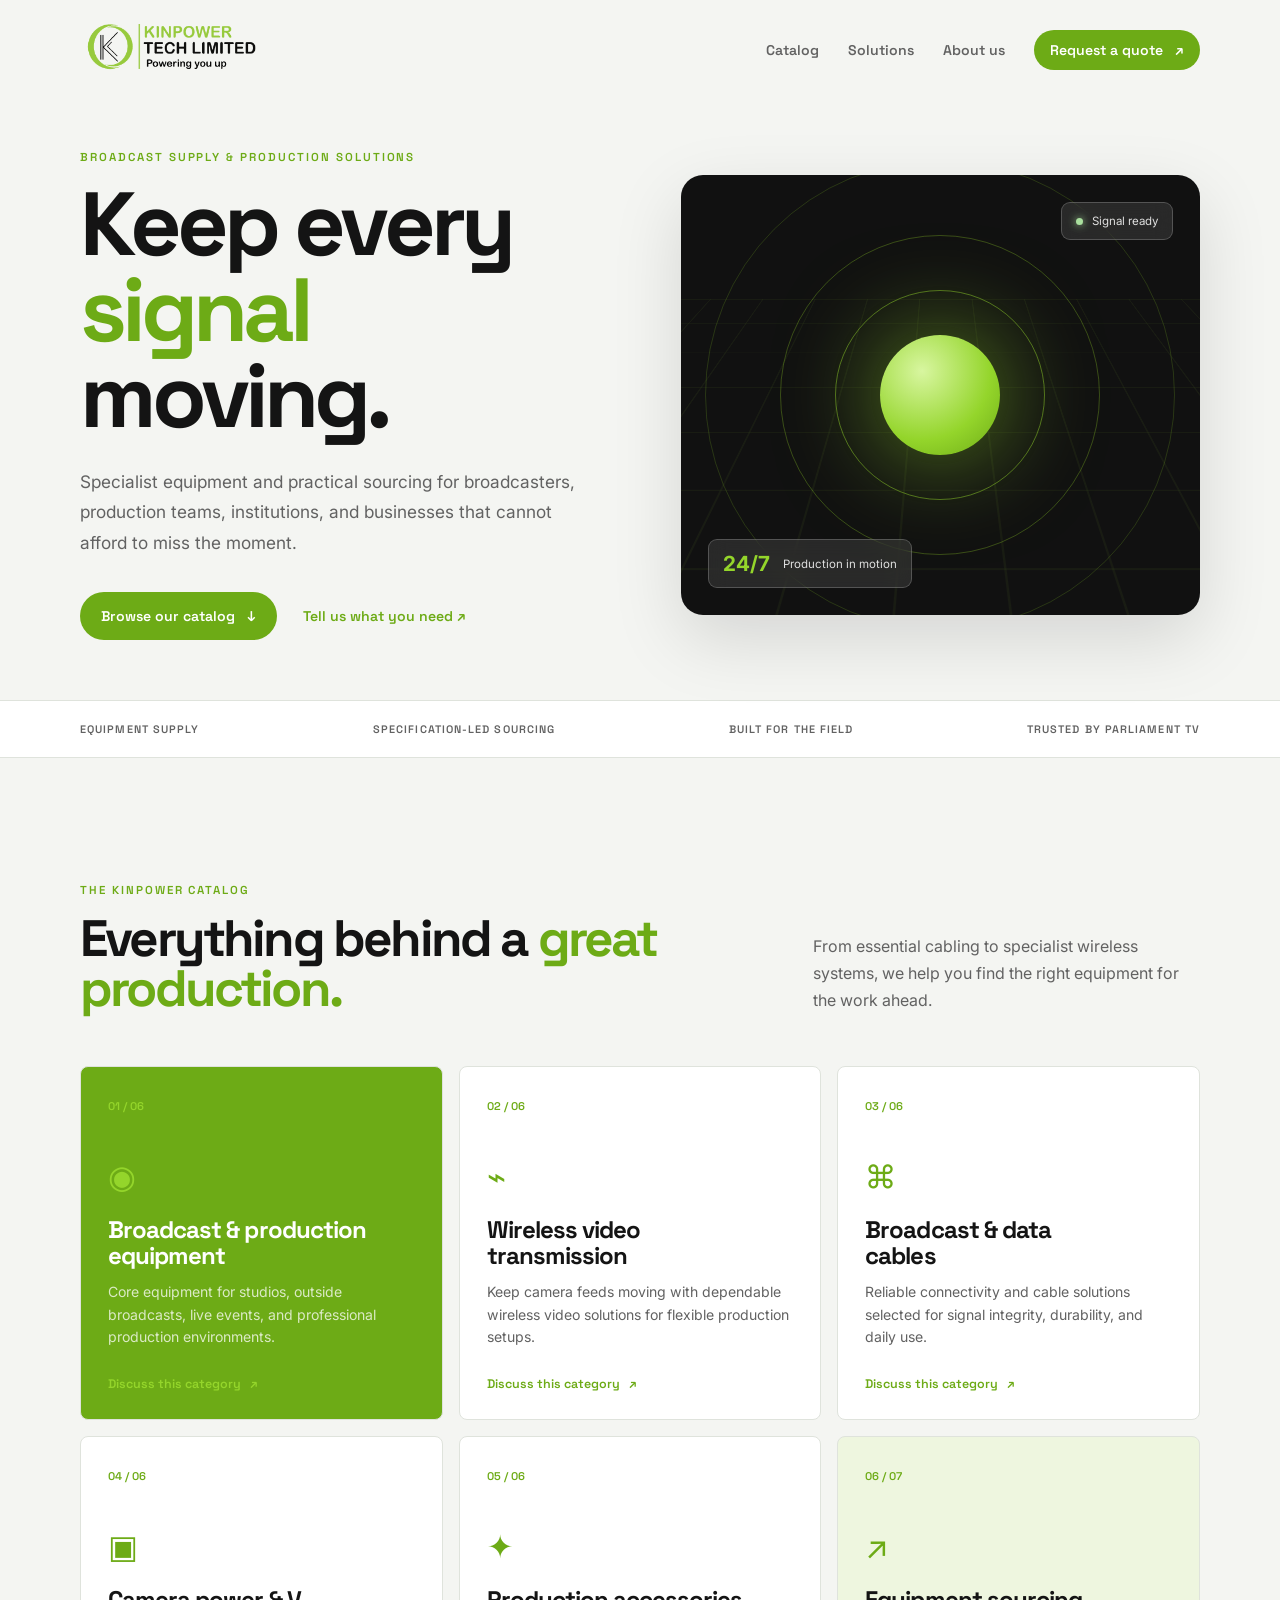
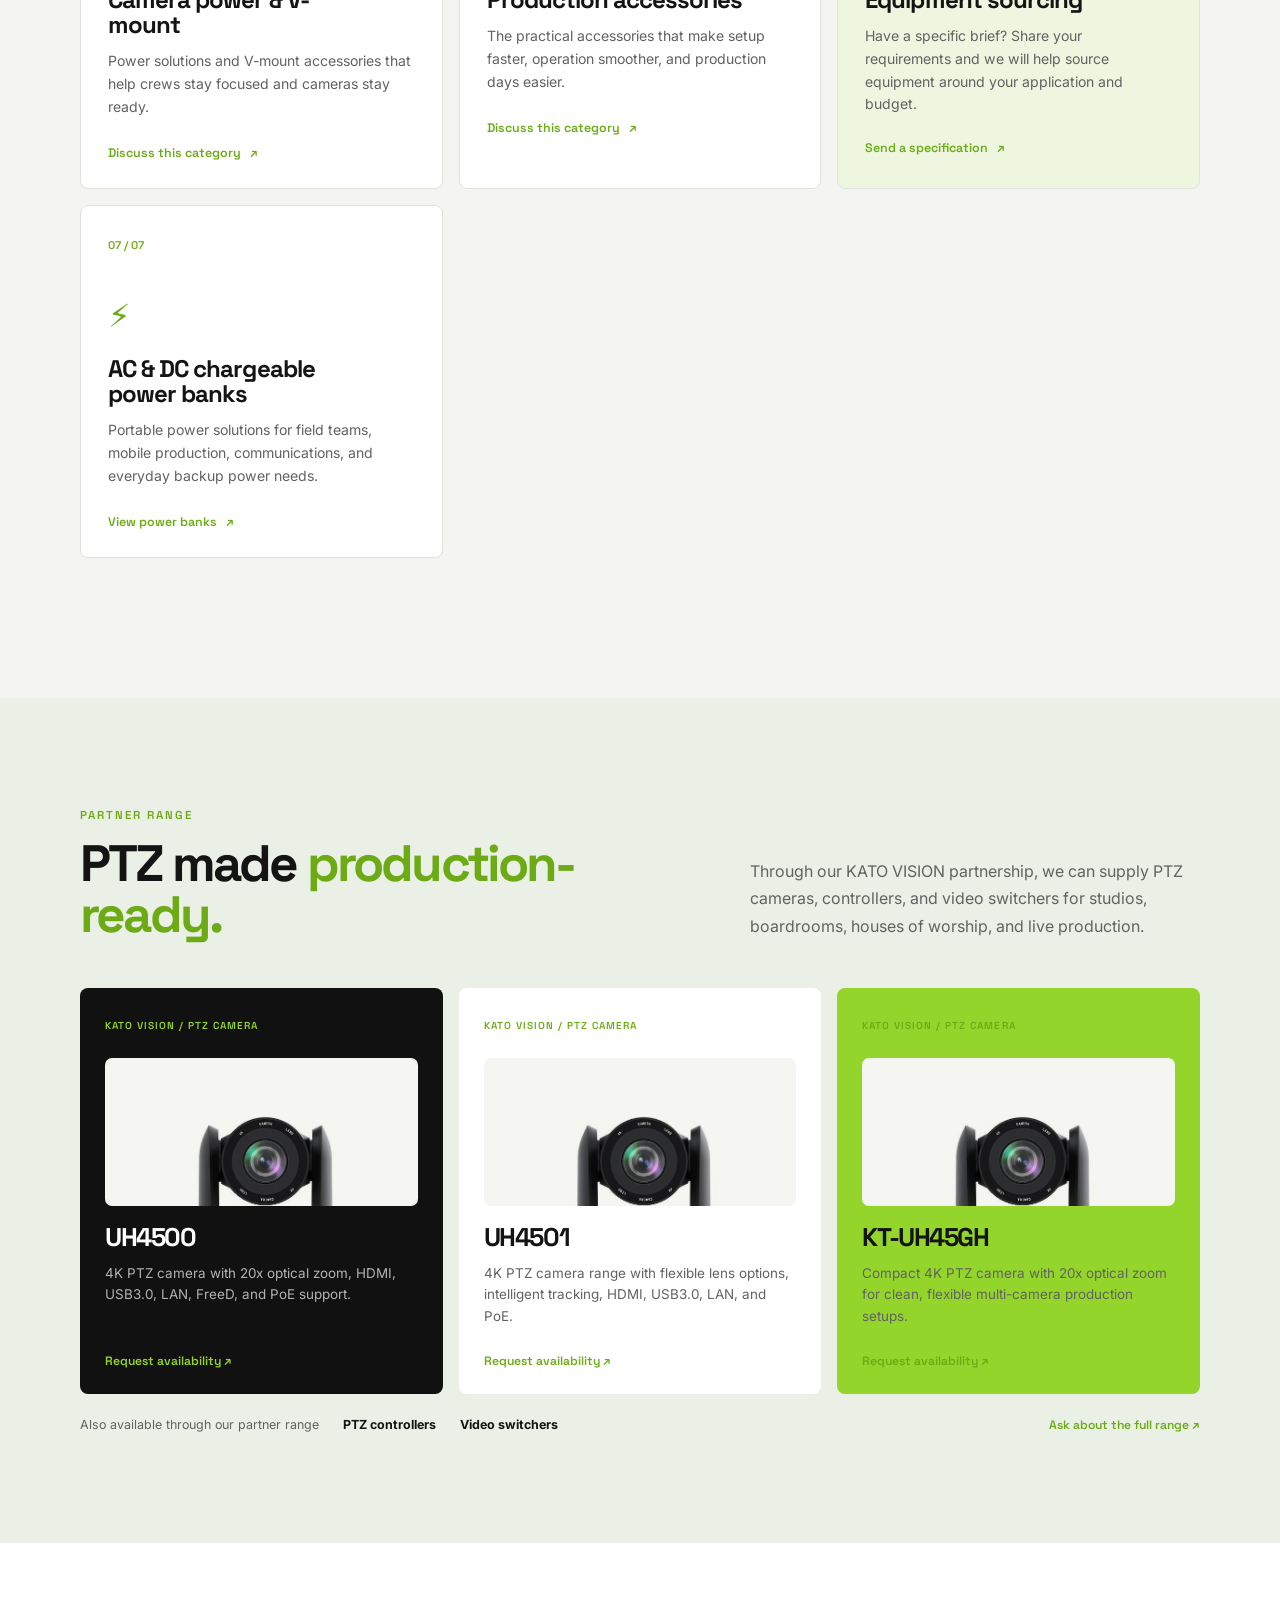
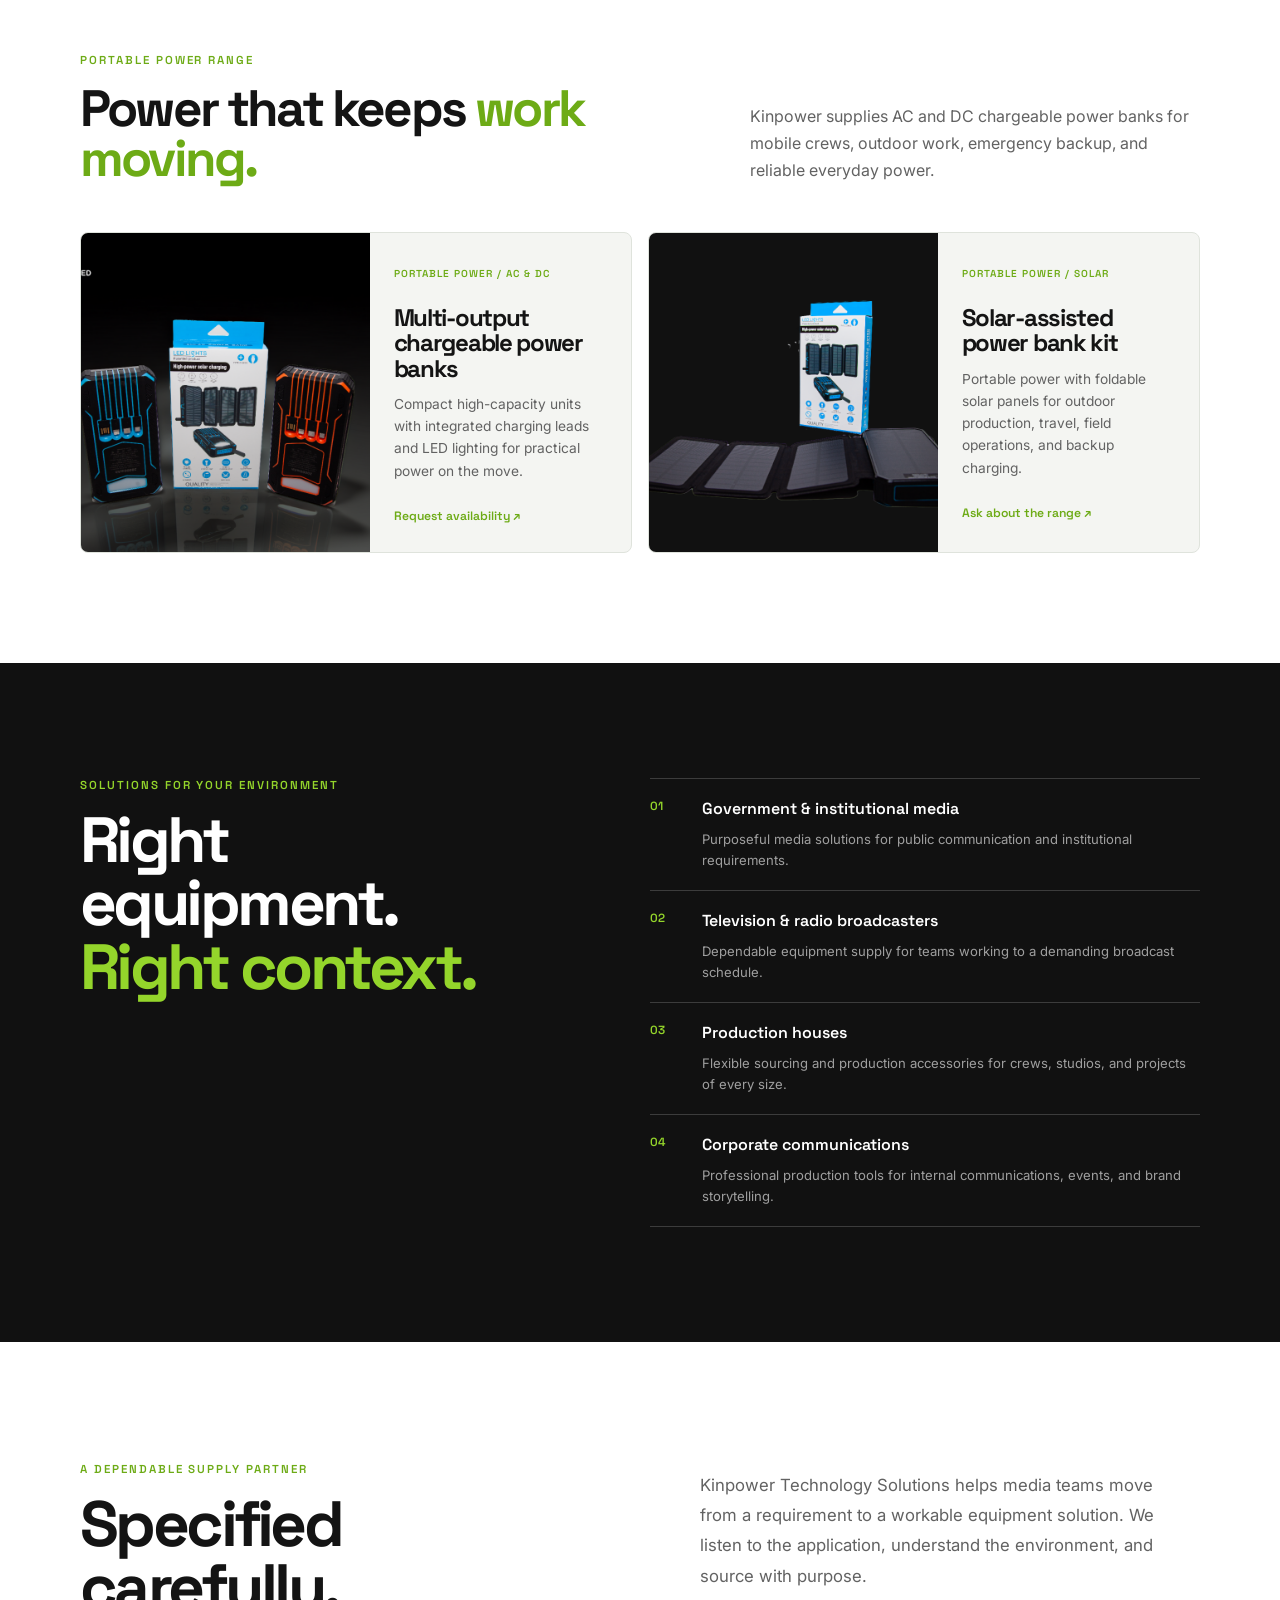
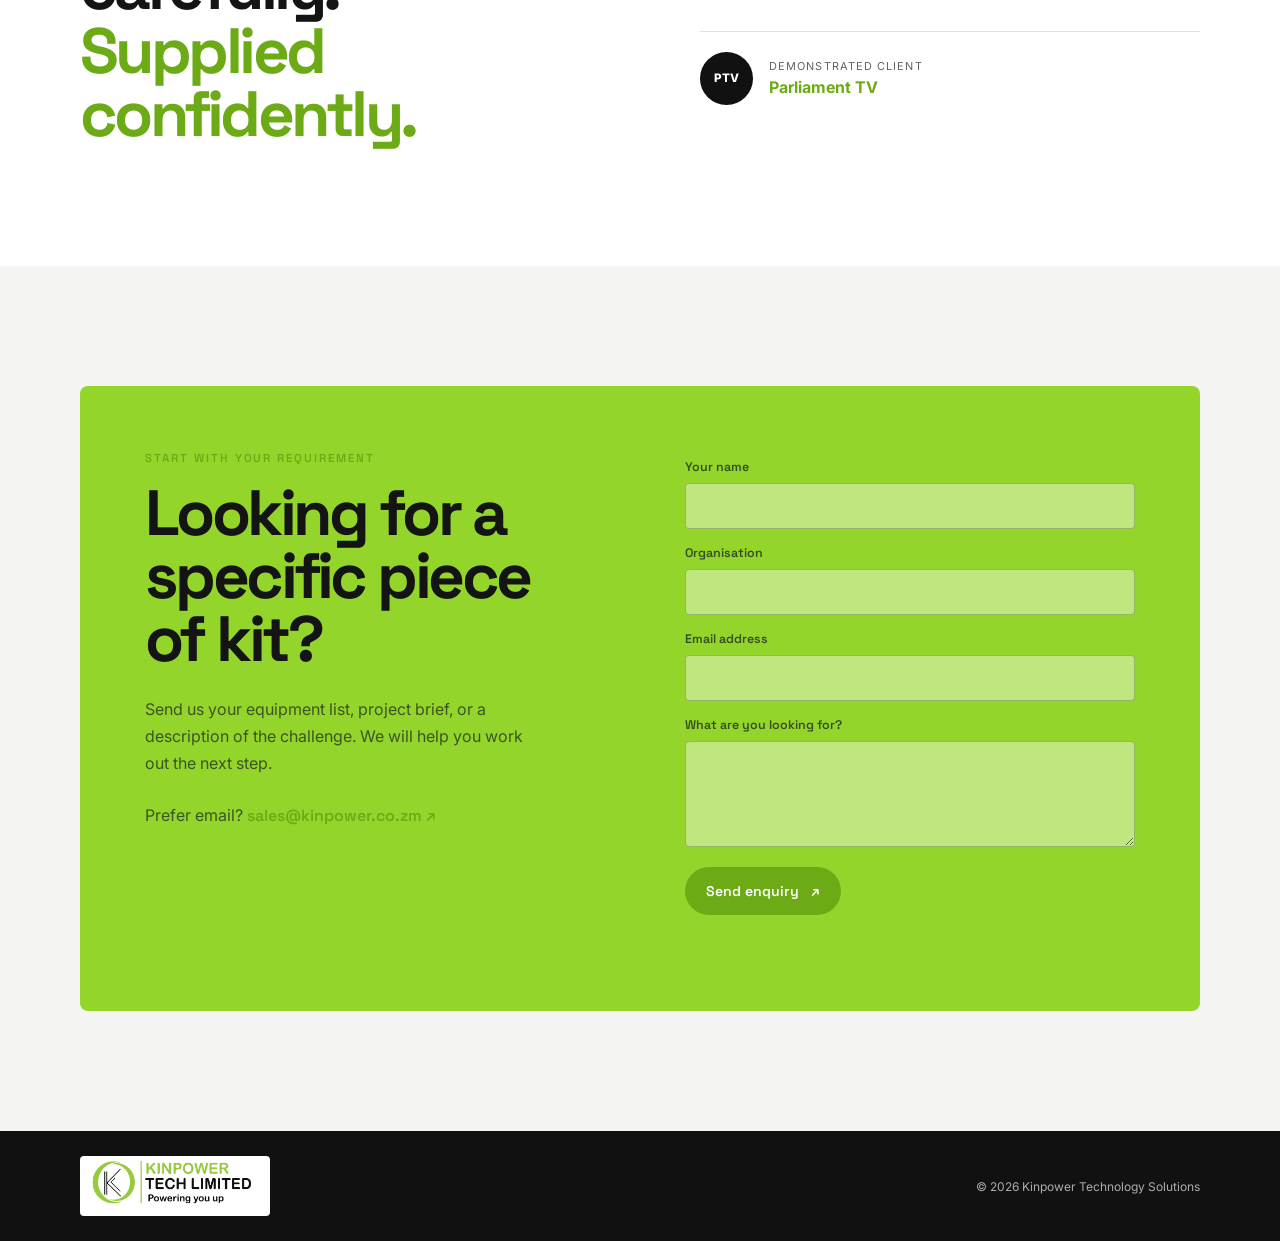
==== index.html @ 1af36472 "Update Kinpower sales email" ====
<!DOCTYPE html>
<html lang="en">
<head>
  <meta charset="UTF-8">
  <meta name="viewport" content="width=device-width, initial-scale=1.0">
  <meta name="description" content="Kinpower Tech Limited supplies broadcast, production, wireless video, camera power, and custom-sourced media equipment.">
  <title>Kinpower Tech Limited | Broadcast & Production Equipment</title>
  <link rel="preconnect" href="https://fonts.googleapis.com">
  <link rel="preconnect" href="https://fonts.gstatic.com" crossorigin>
  <link href="https://fonts.googleapis.com/css2?family=Inter:wght@400;500&family=Space+Grotesk:wght@500;600;700&display=swap" rel="stylesheet">
  <link rel="stylesheet" href="styles.css">
</head>
<body>
  <header class="site-header">
    <nav class="nav container" aria-label="Main navigation">
      <a class="brand" href="#top" aria-label="Kinpower Tech Limited home">
        <img class="brand-logo" src="assets/kinpower-logo.png" alt="Kinpower Tech Limited">
      </a>
      <button class="menu-toggle" type="button" aria-expanded="false" aria-controls="site-menu">Menu</button>
      <div class="nav-links" id="site-menu">
        <a href="#catalog">Catalog</a>
        <a href="#solutions">Solutions</a>
        <a href="#about">About us</a>
        <a href="#contact" class="nav-cta">Request a quote <span aria-hidden="true">↗</span></a>
      </div>
    </nav>
  </header>

  <main id="top">
    <section class="hero container">
      <div class="hero-copy">
        <p class="eyebrow">Broadcast supply &amp; production solutions</p>
        <h1>Keep every <em>signal</em> moving.</h1>
        <p class="hero-text">Specialist equipment and practical sourcing for broadcasters, production teams, institutions, and businesses that cannot afford to miss the moment.</p>
        <div class="hero-actions">
          <a class="button button-primary" href="#catalog">Browse our catalog <span aria-hidden="true">↓</span></a>
          <a class="text-link" href="#contact">Tell us what you need <span aria-hidden="true">↗</span></a>
        </div>
      </div>
      <div class="hero-visual" aria-label="Broadcast signal illustration">
        <div class="signal-ring ring-one"></div>
        <div class="signal-ring ring-two"></div>
        <div class="signal-ring ring-three"></div>
        <div class="signal-core"></div>
        <div class="visual-label label-top"><span class="status-dot"></span> Signal ready</div>
        <div class="visual-label label-bottom"><strong>24/7</strong><span>Production in motion</span></div>
      </div>
    </section>

    <section class="trust-strip">
      <div class="container trust-inner">
        <span>Equipment supply</span>
        <span>Specification-led sourcing</span>
        <span>Built for the field</span>
        <span>Trusted by Parliament TV</span>
      </div>
    </section>

    <section class="section container" id="catalog">
      <div class="section-heading">
        <div>
          <p class="eyebrow">The Kinpower catalog</p>
          <h2>Everything behind a <em>great production.</em></h2>
        </div>
        <p>From essential cabling to specialist wireless systems, we help you find the right equipment for the work ahead.</p>
      </div>
      <div class="catalog-grid">
        <article class="catalog-card catalog-featured">
          <span class="card-number">01 / 06</span>
          <div class="card-icon" aria-hidden="true">◉</div>
          <h3>Broadcast &amp; production equipment</h3>
          <p>Core equipment for studios, outside broadcasts, live events, and professional production environments.</p>
          <a href="#contact" data-category="Broadcast & production equipment">Discuss this category <span aria-hidden="true">↗</span></a>
        </article>
        <article class="catalog-card">
          <span class="card-number">02 / 06</span>
          <div class="card-icon" aria-hidden="true">⌁</div>
          <h3>Wireless video transmission</h3>
          <p>Keep camera feeds moving with dependable wireless video solutions for flexible production setups.</p>
          <a href="#contact" data-category="Wireless video transmission">Discuss this category <span aria-hidden="true">↗</span></a>
        </article>
        <article class="catalog-card">
          <span class="card-number">03 / 06</span>
          <div class="card-icon" aria-hidden="true">⌘</div>
          <h3>Broadcast &amp; data cables</h3>
          <p>Reliable connectivity and cable solutions selected for signal integrity, durability, and daily use.</p>
          <a href="#contact" data-category="Broadcast & data cables">Discuss this category <span aria-hidden="true">↗</span></a>
        </article>
        <article class="catalog-card">
          <span class="card-number">04 / 06</span>
          <div class="card-icon" aria-hidden="true">▣</div>
          <h3>Camera power &amp; V-mount</h3>
          <p>Power solutions and V-mount accessories that help crews stay focused and cameras stay ready.</p>
          <a href="#contact" data-category="Camera power & V-mount solutions">Discuss this category <span aria-hidden="true">↗</span></a>
        </article>
        <article class="catalog-card">
          <span class="card-number">05 / 06</span>
          <div class="card-icon" aria-hidden="true">✦</div>
          <h3>Production accessories</h3>
          <p>The practical accessories that make setup faster, operation smoother, and production days easier.</p>
          <a href="#contact" data-category="Production accessories">Discuss this category <span aria-hidden="true">↗</span></a>
        </article>
        <article class="catalog-card catalog-sourcing">
          <span class="card-number">06 / 07</span>
          <div class="card-icon" aria-hidden="true">↗</div>
          <h3>Equipment sourcing</h3>
          <p>Have a specific brief? Share your requirements and we will help source equipment around your application and budget.</p>
          <a href="#contact" data-category="Equipment sourcing based on client specifications">Send a specification <span aria-hidden="true">↗</span></a>
        </article>
        <article class="catalog-card">
          <span class="card-number">07 / 07</span>
          <div class="card-icon" aria-hidden="true">⚡</div>
          <h3>AC &amp; DC chargeable power banks</h3>
          <p>Portable power solutions for field teams, mobile production, communications, and everyday backup power needs.</p>
          <a href="#power-banks" data-category="AC and DC chargeable power banks">View power banks <span aria-hidden="true">↗</span></a>
        </article>
      </div>
    </section>

    <section class="partner-section">
      <div class="container">
        <div class="partner-heading">
          <div>
            <p class="eyebrow">Partner range</p>
            <h2>PTZ made <em>production-ready.</em></h2>
          </div>
          <p>Through our KATO VISION partnership, we can supply PTZ cameras, controllers, and video switchers for studios, boardrooms, houses of worship, and live production.</p>
        </div>
        <div class="partner-grid">
          <article class="partner-card partner-card-dark">
            <span class="partner-label">KATO VISION / PTZ CAMERA</span>
            <div class="product-visual product-photo"><img src="assets/ptz-camera-kato-vision.jpeg" alt="KATO VISION PTZ camera"></div>
            <h3>UH4500</h3>
            <p>4K PTZ camera with 20x optical zoom, HDMI, USB3.0, LAN, FreeD, and PoE support.</p>
            <a href="#contact" data-category="KATO VISION UH4500 PTZ camera">Request availability <span aria-hidden="true">↗</span></a>
          </article>
          <article class="partner-card">
            <span class="partner-label">KATO VISION / PTZ CAMERA</span>
            <div class="product-visual product-photo"><img src="assets/ptz-camera-kato-vision.jpeg" alt="KATO VISION PTZ camera"></div>
            <h3>UH4501</h3>
            <p>4K PTZ camera range with flexible lens options, intelligent tracking, HDMI, USB3.0, LAN, and PoE.</p>
            <a href="#contact" data-category="KATO VISION UH4501 PTZ camera">Request availability <span aria-hidden="true">↗</span></a>
          </article>
          <article class="partner-card partner-card-accent">
            <span class="partner-label">KATO VISION / PTZ CAMERA</span>
            <div class="product-visual product-photo"><img src="assets/ptz-camera-kato-vision.jpeg" alt="KATO VISION PTZ camera"></div>
            <h3>KT-UH45GH</h3>
            <p>Compact 4K PTZ camera with 20x optical zoom for clean, flexible multi-camera production setups.</p>
            <a href="#contact" data-category="KATO VISION KT-UH45GH PTZ camera">Request availability <span aria-hidden="true">↗</span></a>
          </article>
        </div>
        <div class="partner-footer">
          <span>Also available through our partner range</span>
          <strong>PTZ controllers</strong>
          <strong>Video switchers</strong>
          <a href="#contact" data-category="KATO VISION PTZ controllers and video switchers">Ask about the full range <span aria-hidden="true">↗</span></a>
        </div>
      </div>
    </section>

    <section class="power-section" id="power-banks">
      <div class="container">
        <div class="partner-heading">
          <div>
            <p class="eyebrow">Portable power range</p>
            <h2>Power that keeps <em>work moving.</em></h2>
          </div>
          <p>Kinpower supplies AC and DC chargeable power banks for mobile crews, outdoor work, emergency backup, and reliable everyday power.</p>
        </div>
        <div class="power-grid">
          <article class="power-card">
            <div class="power-image"><img src="assets/power-bank-charging-kit.png" alt="AC and DC chargeable power banks with integrated cables"></div>
            <div class="power-card-copy">
              <span class="partner-label">PORTABLE POWER / AC &amp; DC</span>
              <h3>Multi-output chargeable power banks</h3>
              <p>Compact high-capacity units with integrated charging leads and LED lighting for practical power on the move.</p>
              <a href="#contact" data-category="AC and DC chargeable power banks">Request availability <span aria-hidden="true">↗</span></a>
            </div>
          </article>
          <article class="power-card">
            <div class="power-image"><img src="assets/power-bank-solar-kit.png" alt="Portable power bank with foldable solar charging panels"></div>
            <div class="power-card-copy">
              <span class="partner-label">PORTABLE POWER / SOLAR</span>
              <h3>Solar-assisted power bank kit</h3>
              <p>Portable power with foldable solar panels for outdoor production, travel, field operations, and backup charging.</p>
              <a href="#contact" data-category="Solar-assisted power bank kit">Ask about the range <span aria-hidden="true">↗</span></a>
            </div>
          </article>
        </div>
      </div>
    </section>

    <section class="solutions-section" id="solutions">
      <div class="container solutions-layout">
        <div>
          <p class="eyebrow">Solutions for your environment</p>
          <h2>Right equipment.<br><em>Right context.</em></h2>
        </div>
        <div class="audience-list">
          <div class="audience-item"><span>01</span><strong>Government &amp; institutional media</strong><p>Purposeful media solutions for public communication and institutional requirements.</p></div>
          <div class="audience-item"><span>02</span><strong>Television &amp; radio broadcasters</strong><p>Dependable equipment supply for teams working to a demanding broadcast schedule.</p></div>
          <div class="audience-item"><span>03</span><strong>Production houses</strong><p>Flexible sourcing and production accessories for crews, studios, and projects of every size.</p></div>
          <div class="audience-item"><span>04</span><strong>Corporate communications</strong><p>Professional production tools for internal communications, events, and brand storytelling.</p></div>
        </div>
      </div>
    </section>

    <section class="proof-section" id="about">
      <div class="container proof-layout">
        <div>
          <p class="eyebrow">A dependable supply partner</p>
          <h2>Specified carefully.<br><em>Supplied confidently.</em></h2>
        </div>
        <div class="proof-copy">
          <p>Kinpower Technology Solutions helps media teams move from a requirement to a workable equipment solution. We listen to the application, understand the environment, and source with purpose.</p>
          <div class="proof-client">
            <span class="proof-mark">PTV</span>
            <div><small>Demonstrated client</small><strong>Parliament TV</strong></div>
          </div>
        </div>
      </div>
    </section>

    <section class="contact-section container" id="contact">
      <div class="contact-panel">
        <div class="contact-copy">
          <p class="eyebrow">Start with your requirement</p>
          <h2>Looking for a specific piece of kit?</h2>
          <p>Send us your equipment list, project brief, or a description of the challenge. We will help you work out the next step.</p>
          <p class="contact-note">Prefer email? <a href="mailto:sales@kinpower.co.zm">sales@kinpower.co.zm <span aria-hidden="true">↗</span></a></p>
        </div>
        <form id="contact-form" class="contact-form">
          <label for="name">Your name</label>
          <input id="name" name="name" type="text" required>
          <label for="organisation">Organisation</label>
          <input id="organisation" name="organisation" type="text">
          <label for="email">Email address</label>
          <input id="email" name="email" type="email" required>
          <label for="requirement">What are you looking for?</label>
          <textarea id="requirement" name="requirement" rows="4" required></textarea>
          <button class="button button-light" type="submit">Send enquiry <span aria-hidden="true">↗</span></button>
          <p id="form-status" class="form-status" role="status"></p>
        </form>
      </div>
    </section>
  </main>

  <footer class="footer">
    <div class="container footer-inner">
      <a class="brand" href="#top"><img class="brand-logo" src="assets/kinpower-logo.png" alt="Kinpower Tech Limited"></a>
      <p>© 2026 Kinpower Technology Solutions</p>
    </div>
  </footer>
  <script src="script.js"></script>
</body>
</html>
---- styles.css ----
:root {
  --ink: #141414;
  --muted: #626262;
  --paper: #f4f5f2;
  --white: #fff;
  --green: #94d52b;
  --green-dark: #6dab16;
  --navy: #111111;
  --line: #dfe3dc;
  --orange: #94d52b;
  --shadow: 0 24px 70px rgba(0, 0, 0, .13);
}

* { box-sizing: border-box; }
html { scroll-behavior: smooth; }
body { margin: 0; color: var(--ink); background: var(--paper); font-family: "Inter", ui-sans-serif, system-ui, -apple-system, BlinkMacSystemFont, "Segoe UI", sans-serif; }
a { color: inherit; text-decoration: none; }
.container { width: min(1120px, calc(100% - 48px)); margin: 0 auto; }
.site-header { position: absolute; z-index: 2; top: 0; width: 100%; }
.nav { display: flex; align-items: center; justify-content: space-between; padding: 24px 0; }
.brand { display: inline-flex; align-items: center; }
.brand-logo { display: block; width: 190px; height: auto; }
.brand-accent { color: var(--green-dark); }
.nav-links { display: flex; align-items: center; gap: 29px; color: var(--muted); font-family: "Space Grotesk", ui-sans-serif, sans-serif; font-size: .88rem; font-weight: 600; }
.nav-links a:hover, .text-link:hover { color: var(--green-dark); }
.nav-cta { padding: 11px 16px; border-radius: 99px; color: var(--white) !important; background: var(--green-dark); }
.nav-cta span, .button span { margin-left: 8px; }
.menu-toggle { display: none; border: 0; background: transparent; color: var(--ink); font: 600 .88rem "Space Grotesk", ui-sans-serif, sans-serif; }
.hero { display: grid; min-height: 700px; grid-template-columns: 1.02fr .98fr; align-items: center; gap: 60px; padding-top: 90px; }
.eyebrow { margin: 0 0 17px; color: var(--green-dark); font-family: "Space Grotesk", ui-sans-serif, sans-serif; font-size: .72rem; font-weight: 600; letter-spacing: .17em; text-transform: uppercase; }
h1, h2, h3 { margin: 0; font-family: "Space Grotesk", ui-sans-serif, sans-serif; font-weight: 700; letter-spacing: -.055em; }
h1 { max-width: 650px; font-size: clamp(3.5rem, 7vw, 6.6rem); line-height: .96; }
h1 em, h2 em { color: var(--green-dark); font-style: normal; }
.hero-text { max-width: 500px; margin: 28px 0 34px; color: var(--muted); font-size: 1.08rem; line-height: 1.75; }
.hero-actions { display: flex; align-items: center; gap: 26px; }
.button { display: inline-block; border: 0; border-radius: 99px; padding: 15px 21px; font-family: "Space Grotesk", ui-sans-serif, sans-serif; font-size: .88rem; font-weight: 600; cursor: pointer; }
.button-primary { color: var(--white); background: var(--green-dark); }.button-primary:hover { background: #244e35; }
.text-link { color: var(--green-dark); font-family: "Space Grotesk", ui-sans-serif, sans-serif; font-size: .88rem; font-weight: 600; }
.hero-visual { position: relative; min-height: 440px; overflow: hidden; border-radius: 22px; background: var(--navy); box-shadow: var(--shadow); }
.hero-visual::before { position: absolute; inset: 0; opacity: .2; background-image: linear-gradient(rgba(148,213,43,.28) 1px, transparent 1px), linear-gradient(90deg, rgba(148,213,43,.28) 1px, transparent 1px); background-size: 48px 48px; content: ""; transform: perspective(500px) rotateX(55deg) translateY(100px) scale(1.5); }
.signal-ring { position: absolute; top: 50%; left: 50%; border: 1px solid rgba(148,213,43,.48); border-radius: 50%; transform: translate(-50%, -50%); }
.ring-one { width: 210px; height: 210px; }.ring-two { width: 320px; height: 320px; opacity: .65; }.ring-three { width: 470px; height: 470px; opacity: .4; }
.signal-core { position: absolute; top: 50%; left: 50%; width: 120px; height: 120px; border-radius: 50%; background: radial-gradient(circle at 35% 30%, #d8f6a0, #94d52b 60%, #6dab16); box-shadow: 0 0 100px rgba(148,213,43,.65); transform: translate(-50%, -50%); }
.visual-label { position: absolute; z-index: 1; display: flex; align-items: center; gap: 9px; border: 1px solid rgba(255,255,255,.2); border-radius: 9px; padding: 11px 14px; color: rgba(255,255,255,.85); background: rgba(255,255,255,.1); backdrop-filter: blur(10px); font-size: .72rem; }
.label-top { top: 27px; right: 27px; }.label-bottom { bottom: 27px; left: 27px; gap: 13px; }.label-bottom strong { color: var(--green); font-size: 1.3rem; }
.status-dot { width: 7px; height: 7px; border-radius: 50%; background: #a9df9e; box-shadow: 0 0 9px #a9df9e; }
.trust-strip { border-top: 1px solid var(--line); border-bottom: 1px solid var(--line); background: var(--white); }
.trust-inner { display: flex; justify-content: space-between; gap: 20px; padding: 21px 0; color: var(--muted); font-family: "Space Grotesk", ui-sans-serif, sans-serif; font-size: .68rem; font-weight: 600; letter-spacing: .1em; text-transform: uppercase; }
.section { padding-top: 125px; padding-bottom: 140px; }.section-heading { display: grid; grid-template-columns: 1.2fr .7fr; align-items: end; gap: 70px; margin-bottom: 52px; }.section-heading h2 { max-width: 610px; font-size: clamp(2.5rem, 4vw, 4.25rem); line-height: .98; }.section-heading > p { margin: 0; color: var(--muted); line-height: 1.7; }
.catalog-grid { display: grid; grid-template-columns: repeat(3, 1fr); gap: 16px; }.catalog-card { position: relative; min-height: 320px; padding: 27px; border: 1px solid var(--line); border-radius: 8px; background: var(--white); transition: transform .2s, box-shadow .2s; }.catalog-card:hover { box-shadow: var(--shadow); transform: translateY(-5px); }.catalog-featured { color: var(--white); background: var(--green-dark); }.catalog-sourcing { background: #eef6df; }.card-number { color: var(--green-dark); font-family: "Space Grotesk", ui-sans-serif, sans-serif; font-size: .7rem; font-weight: 600; }.catalog-featured .card-number { color: var(--green); }.card-icon { margin: 43px 0 21px; color: var(--green-dark); font-size: 2rem; }.catalog-featured .card-icon { color: var(--green); }.catalog-card h3 { max-width: 260px; margin-bottom: 13px; font-size: 1.5rem; line-height: 1.05; letter-spacing: -.04em; }.catalog-card p { min-height: 71px; margin: 0 0 20px; color: var(--muted); font-size: .88rem; line-height: 1.62; }.catalog-featured p { color: rgba(255,255,255,.75); }.catalog-card a { color: var(--green-dark); font-family: "Space Grotesk", ui-sans-serif, sans-serif; font-size: .78rem; font-weight: 600; }.catalog-featured a { color: var(--green); }.catalog-card a span { margin-left: 6px; }
.partner-section { padding: 110px 0; background: #eaf0e6; }.partner-heading { display: grid; grid-template-columns: 1fr .75fr; align-items: end; gap: 70px; margin-bottom: 48px; }.partner-heading h2 { font-size: clamp(2.5rem, 4vw, 4.25rem); line-height: .98; }.partner-heading > p { margin: 0; color: var(--muted); line-height: 1.7; }.partner-grid { display: grid; grid-template-columns: repeat(3, 1fr); gap: 16px; }.partner-card { min-height: 390px; padding: 25px; border-radius: 8px; color: var(--ink); background: var(--white); }.partner-card-dark { color: var(--white); background: var(--navy); }.partner-card-accent { background: var(--green); }.partner-label { color: var(--green-dark); font-family: "Space Grotesk", ui-sans-serif, sans-serif; font-size: .63rem; font-weight: 600; letter-spacing: .1em; }.partner-card-dark .partner-label { color: var(--green); }.product-visual { position: relative; height: 148px; margin: 25px 0 15px; overflow: hidden; border-radius: 7px; background: #202622; }.partner-card:not(.partner-card-dark):not(.partner-card-accent) .product-visual { background: #e3e9e1; }.partner-card-accent .product-visual { background: rgba(255,255,255,.42); }
.product-photo { display: grid; place-items: center; padding: 10px; background: #f5f5f2 !important; }.product-photo img { width: 100%; height: 100%; object-fit: contain; mix-blend-mode: multiply; }
.camera-body { position: absolute; top: 39px; left: 50%; width: 91px; height: 57px; border-radius: 27px 27px 13px 13px; background: linear-gradient(145deg, #69756c, #171c19 78%); box-shadow: inset -8px -8px 13px rgba(0,0,0,.24), 0 8px 0 -3px #303a32; transform: translateX(-50%); }.camera-body::after { position: absolute; right: 10px; bottom: 8px; width: 11px; height: 5px; border-radius: 50%; background: var(--green); box-shadow: -22px 0 0 rgba(255,255,255,.2); content: ""; }.light-camera .camera-body { background: linear-gradient(145deg, #d3dad4, #68756b 78%); box-shadow: inset -8px -8px 13px rgba(0,0,0,.18), 0 8px 0 -3px #a3afa6; }.compact-camera .camera-body { width: 76px; height: 50px; top: 43px; }
.camera-lens { position: absolute; z-index: 1; top: 47px; left: 50%; width: 53px; height: 53px; border: 8px solid #121614; border-radius: 50%; background: radial-gradient(circle at 34% 27%, #e6ffb9 0 5%, #84c42b 7% 14%, #263d2b 17% 37%, #080b09 40%); box-shadow: 0 3px 5px rgba(0,0,0,.5); transform: translateX(-50%); }.camera-lens::after { position: absolute; top: 50%; left: 50%; width: 18px; height: 18px; border: 2px solid rgba(148,213,43,.6); border-radius: 50%; content: ""; transform: translate(-50%, -50%); }.light-camera .camera-lens { border-color: #4f5d52; }.compact-camera .camera-lens { top: 50px; width: 45px; height: 45px; }
.camera-neck { position: absolute; bottom: 36px; left: 50%; width: 24px; height: 28px; border-radius: 4px 4px 9px 9px; background: #303a32; transform: translateX(-50%); }.camera-base { position: absolute; bottom: 25px; left: 50%; width: 137px; height: 21px; border-radius: 48% 48% 35% 35%; background: linear-gradient(#364139, #101411); box-shadow: 0 5px 8px rgba(0,0,0,.35); transform: translateX(-50%); }.camera-base::after { position: absolute; right: 17px; bottom: 7px; width: 5px; height: 5px; border-radius: 50%; background: var(--green); box-shadow: -11px 0 0 #69776c; content: ""; }.light-camera .camera-base { background: linear-gradient(#96a39a, #566359); }.compact-camera .camera-base { width: 116px; }
.partner-card h3 { margin-bottom: 10px; font-size: 1.6rem; }.partner-card p { min-height: 66px; margin: 0 0 20px; color: var(--muted); font-size: .84rem; line-height: 1.6; }.partner-card-dark p { color: rgba(255,255,255,.68); }.partner-card a, .partner-footer a { color: var(--green-dark); font-family: "Space Grotesk", ui-sans-serif, sans-serif; font-size: .76rem; font-weight: 600; }.partner-card-dark a { color: var(--green); }.partner-footer { display: flex; align-items: center; gap: 24px; padding-top: 23px; color: var(--muted); font-size: .78rem; }.partner-footer strong { color: var(--ink); }.partner-footer a { margin-left: auto; }
.power-section { padding: 110px 0; background: var(--white); }.power-grid { display: grid; grid-template-columns: repeat(2, 1fr); gap: 16px; }.power-card { display: grid; grid-template-columns: 1.05fr .95fr; overflow: hidden; border: 1px solid var(--line); border-radius: 8px; background: var(--paper); }.power-image { min-height: 285px; background: #111; }.power-image img { display: block; width: 100%; height: 100%; object-fit: cover; }.power-card-copy { padding: 28px 24px; }.power-card h3 { margin: 24px 0 12px; font-size: 1.5rem; line-height: 1.05; }.power-card p { margin: 0 0 22px; color: var(--muted); font-size: .86rem; line-height: 1.62; }.power-card a { color: var(--green-dark); font-family: "Space Grotesk", ui-sans-serif, sans-serif; font-size: .76rem; font-weight: 600; }
.solutions-section { padding: 115px 0; color: var(--white); background: var(--navy); }.solutions-layout { display: grid; grid-template-columns: .9fr 1.1fr; gap: 120px; }.solutions-section .eyebrow { color: var(--green); }.solutions-section h2 { font-size: clamp(2.7rem, 5vw, 4.6rem); line-height: .99; }.solutions-section h2 em { color: var(--green); }.audience-list { display: grid; gap: 0; border-top: 1px solid rgba(255,255,255,.18); }.audience-item { display: grid; grid-template-columns: 35px 1fr; gap: 10px 17px; padding: 19px 0; border-bottom: 1px solid rgba(255,255,255,.18); }.audience-item > span { color: var(--green); font-family: "Space Grotesk", ui-sans-serif, sans-serif; font-size: .74rem; font-weight: 600; }.audience-item strong { font-family: "Space Grotesk", ui-sans-serif, sans-serif; font-size: 1rem; font-weight: 600; }.audience-item p { grid-column: 2; margin: 0; color: rgba(255,255,255,.6); font-size: .82rem; line-height: 1.6; }
.proof-section { padding: 120px 0; background: var(--white); }.proof-layout { display: grid; grid-template-columns: 1fr 1fr; gap: 120px; }.proof-section .eyebrow { color: var(--green-dark); }.proof-section h2 { font-size: clamp(2.7rem, 5vw, 4.6rem); line-height: .99; }.proof-copy > p { max-width: 470px; margin: 8px 0 40px; color: var(--muted); font-size: 1.05rem; line-height: 1.8; }.proof-client { display: flex; align-items: center; gap: 16px; border-top: 1px solid var(--line); padding-top: 20px; }.proof-mark { display: grid; width: 53px; height: 53px; place-items: center; border-radius: 50%; color: var(--white); background: var(--navy); font-size: .73rem; font-weight: 800; }.proof-client div { display: grid; gap: 4px; }.proof-client small { color: var(--muted); font-size: .68rem; text-transform: uppercase; letter-spacing: .1em; }.proof-client strong { color: var(--green-dark); }
.contact-section { padding-top: 120px; padding-bottom: 120px; }.contact-panel { display: grid; grid-template-columns: 1fr 1fr; gap: 90px; padding: 65px; border-radius: 8px; background: var(--green); }.contact-copy h2 { max-width: 450px; font-size: clamp(2.5rem, 5vw, 4.5rem); line-height: .98; }.contact-copy > p:not(.eyebrow) { max-width: 390px; margin: 25px 0; color: rgba(23,35,31,.72); line-height: 1.7; }.contact-note a { color: var(--green-dark); font-family: "Space Grotesk", ui-sans-serif, sans-serif; font-weight: 600; }.contact-form { display: grid; gap: 8px; }.contact-form label { margin-top: 8px; color: rgba(23,35,31,.76); font-family: "Space Grotesk", ui-sans-serif, sans-serif; font-size: .78rem; font-weight: 600; }.contact-form input, .contact-form textarea { width: 100%; border: 1px solid rgba(23,35,31,.25); border-radius: 4px; padding: 12px; color: var(--ink); background: rgba(255,255,255,.4); font: inherit; outline: none; }.contact-form input:focus, .contact-form textarea:focus { border-color: var(--green-dark); }.button-light { justify-self: start; margin-top: 12px; color: var(--white); background: var(--green-dark); }.form-status { min-height: 20px; margin: 3px 0 0; color: var(--green-dark); font-size: .8rem; font-weight: 700; }
.footer { padding: 25px 0; color: rgba(255,255,255,.65); background: var(--navy); }.footer-inner { display: flex; align-items: center; justify-content: space-between; }.footer .brand-logo { width: 190px; padding: 5px; border-radius: 4px; background: var(--white); }.footer p { margin: 0; font-size: .75rem; }
@media (max-width: 850px) { .hero, .solutions-layout, .proof-layout, .contact-panel { grid-template-columns: 1fr; }.hero { padding-top: 140px; }.hero-visual { min-height: 360px; }.section-heading, .partner-heading { grid-template-columns: 1fr; gap: 18px; }.catalog-grid, .partner-grid, .power-grid { grid-template-columns: repeat(2, 1fr); }.power-card { grid-template-columns: 1fr; }.contact-panel { gap: 45px; padding: 38px 28px; } }
@media (max-width: 600px) { .container { width: min(100% - 32px, 1120px); }.menu-toggle { display: block; }.nav-links { position: absolute; top: 72px; right: 16px; display: none; flex-direction: column; align-items: stretch; gap: 0; padding: 10px; border: 1px solid var(--line); border-radius: 10px; background: var(--white); box-shadow: var(--shadow); }.nav-links.is-open { display: flex; }.nav-links a { padding: 12px 14px; }.trust-inner { flex-wrap: wrap; }.hero-actions { align-items: flex-start; flex-direction: column; gap: 20px; }.catalog-grid, .partner-grid { grid-template-columns: 1fr; }.partner-footer { align-items: flex-start; flex-direction: column; gap: 12px; }.partner-footer a { margin-left: 0; }.footer-inner { align-items: flex-start; flex-direction: column; gap: 14px; } }
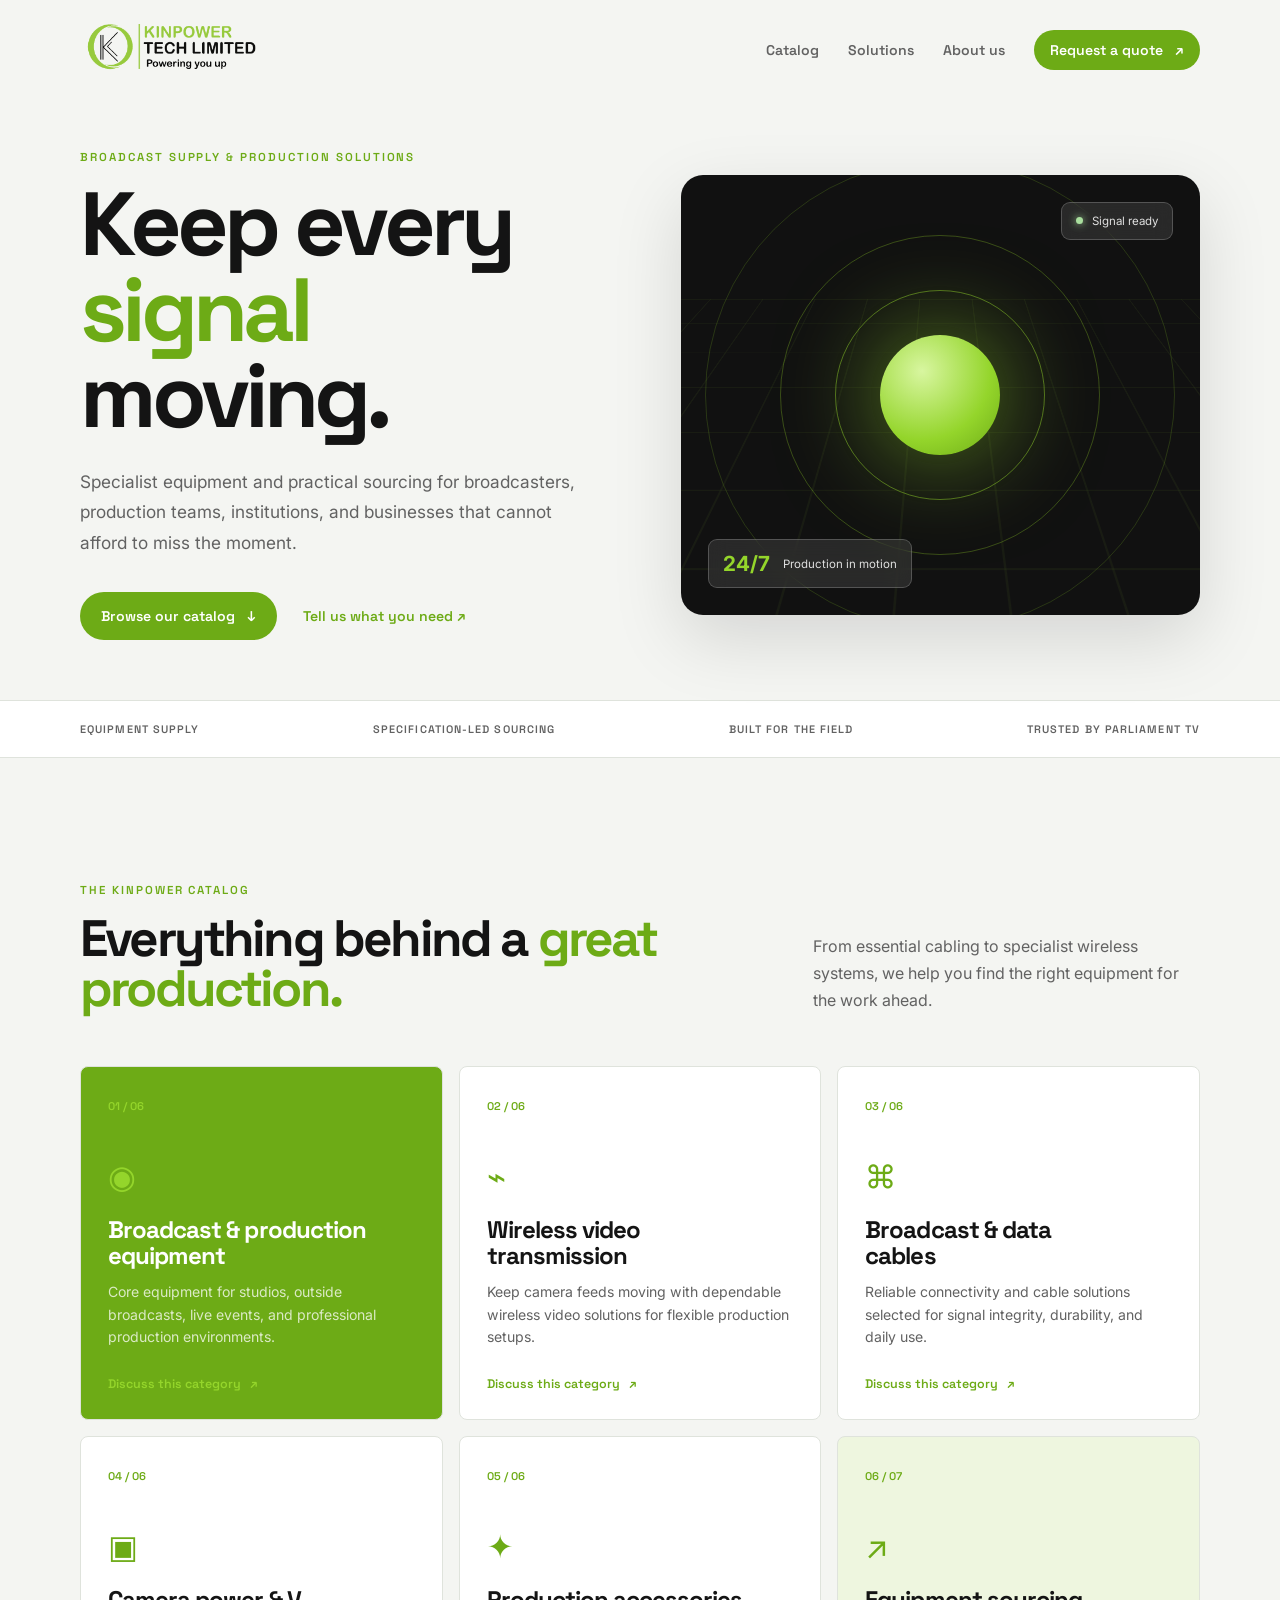
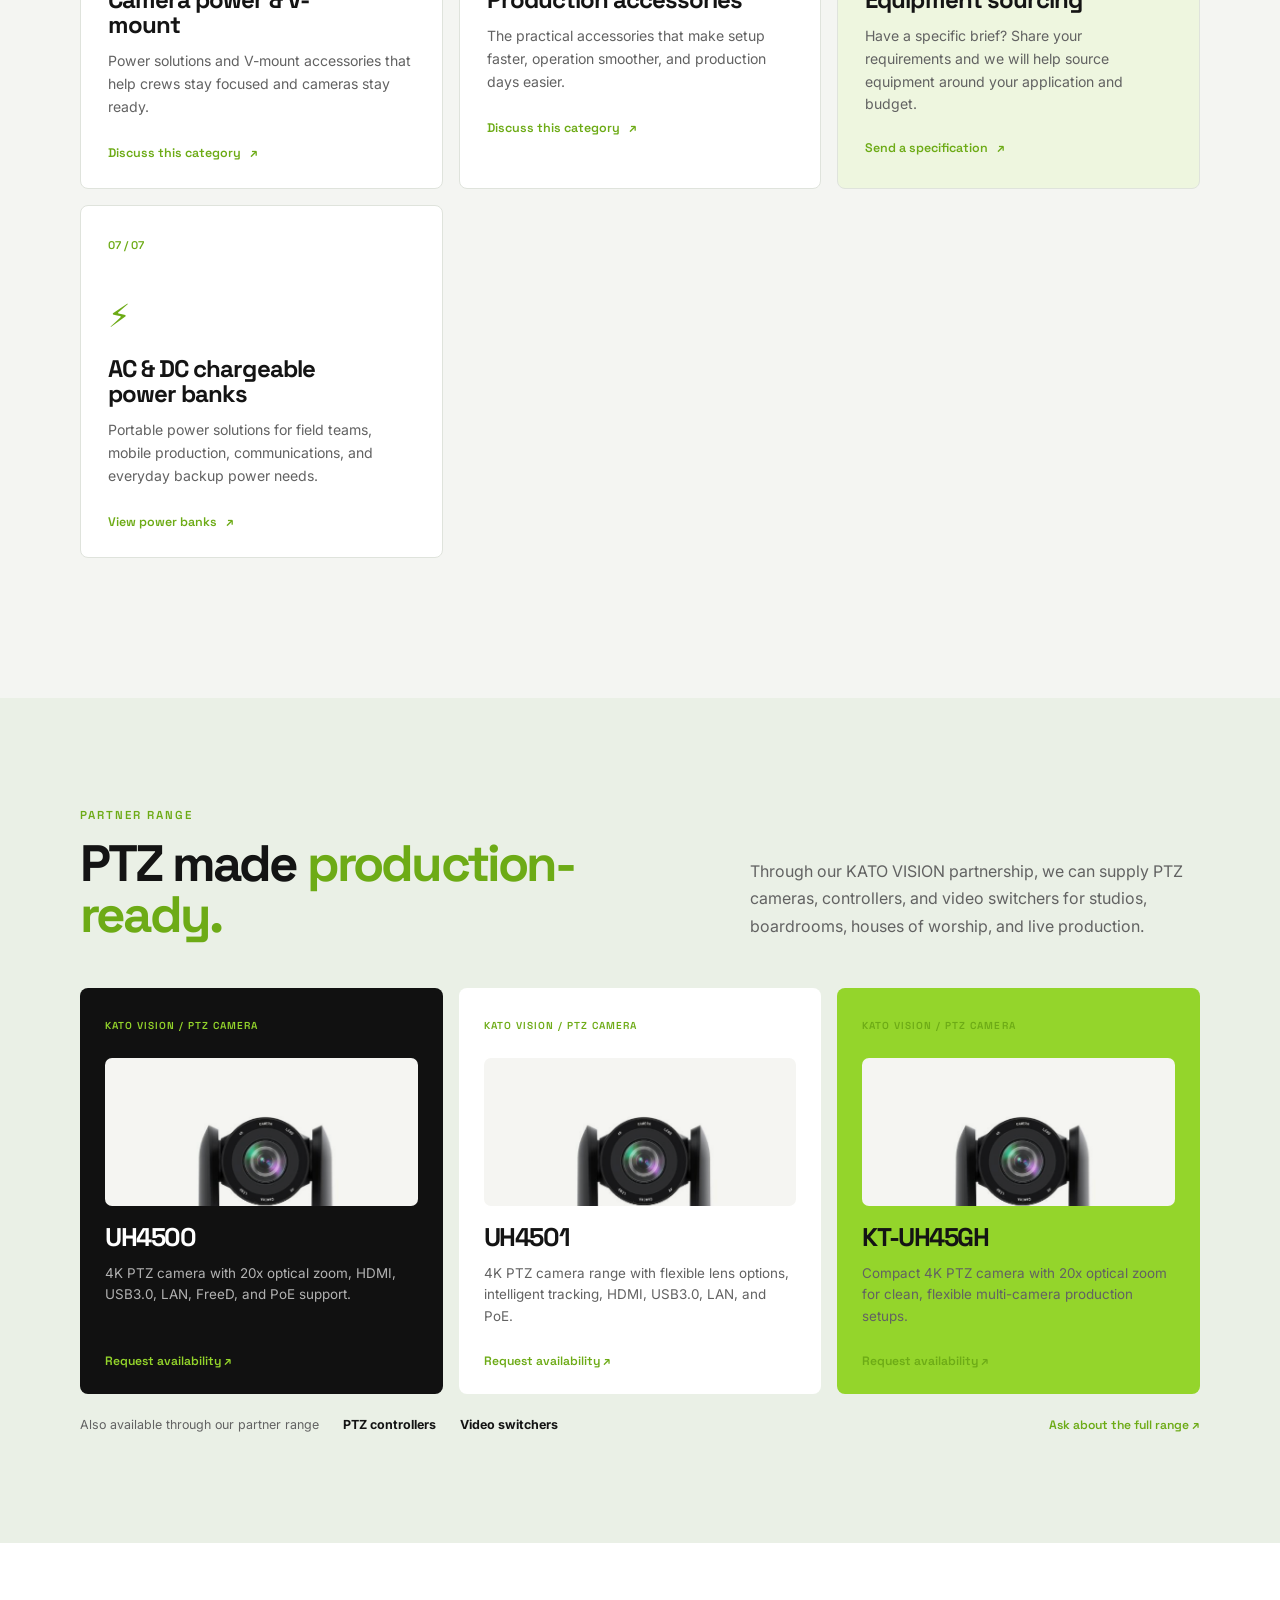
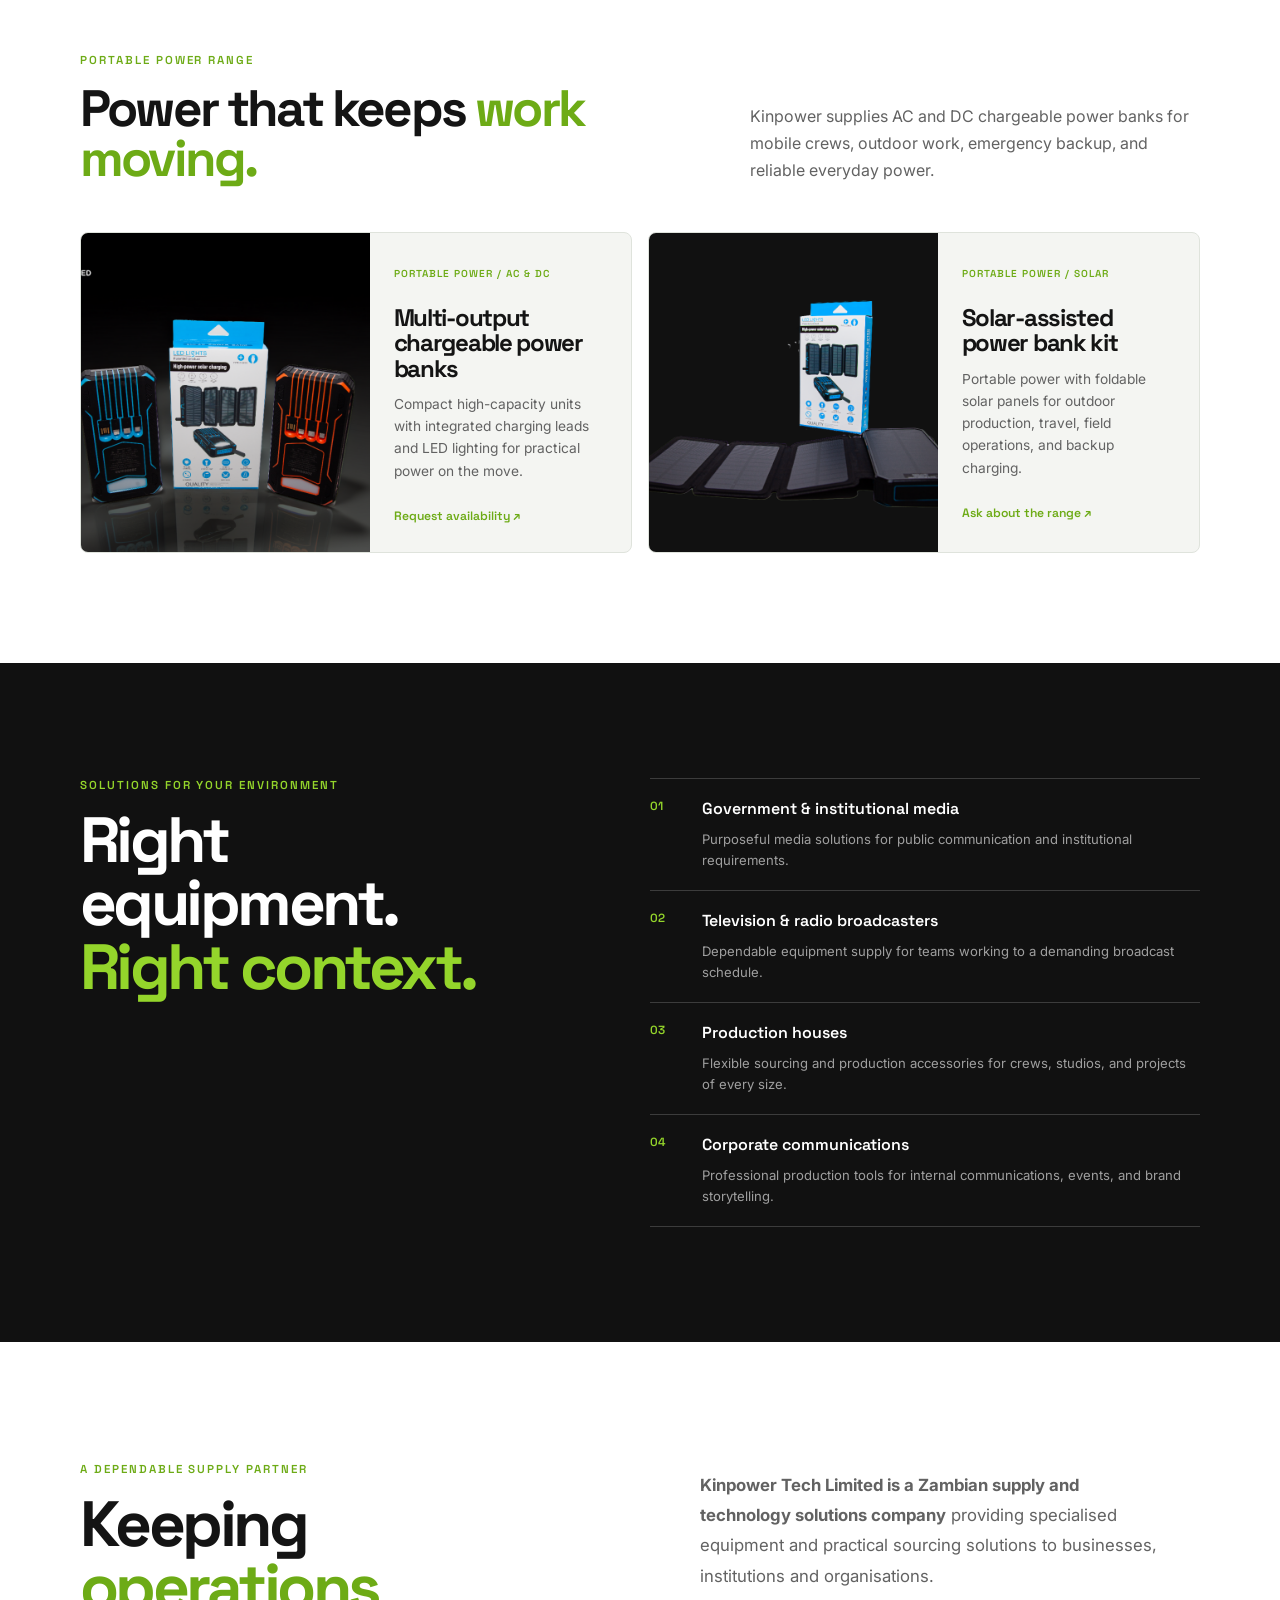
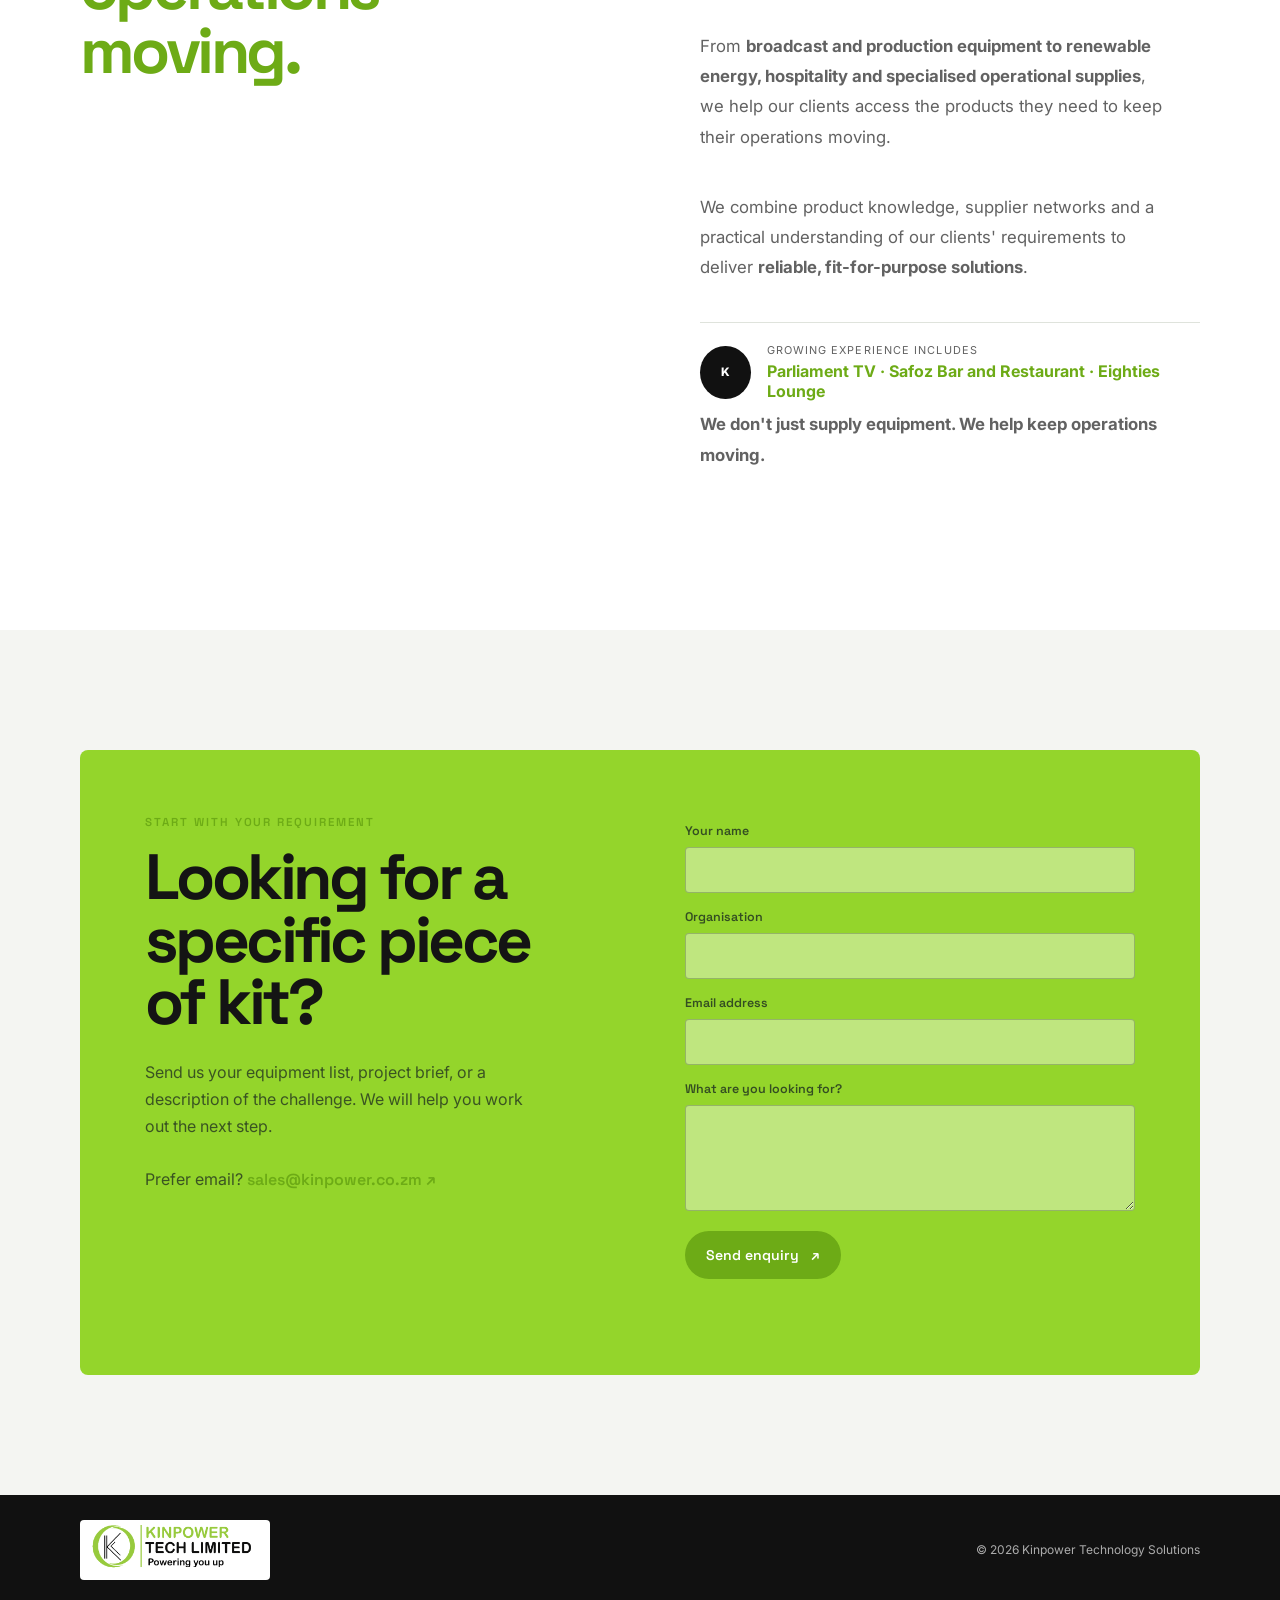
==== commit 0348bb3d: "Expand Kinpower About section" ====
--- a/index.html
+++ b/index.html
@@ -209,14 +209,17 @@
       <div class="container proof-layout">
         <div>
           <p class="eyebrow">A dependable supply partner</p>
-          <h2>Specified carefully.<br><em>Supplied confidently.</em></h2>
+          <h2>Keeping <em>operations moving.</em></h2>
         </div>
         <div class="proof-copy">
-          <p>Kinpower Technology Solutions helps media teams move from a requirement to a workable equipment solution. We listen to the application, understand the environment, and source with purpose.</p>
+          <p><strong>Kinpower Tech Limited is a Zambian supply and technology solutions company</strong> providing specialised equipment and practical sourcing solutions to businesses, institutions and organisations.</p>
+          <p>From <strong>broadcast and production equipment to renewable energy, hospitality and specialised operational supplies</strong>, we help our clients access the products they need to keep their operations moving.</p>
+          <p>We combine product knowledge, supplier networks and a practical understanding of our clients' requirements to deliver <strong>reliable, fit-for-purpose solutions</strong>.</p>
           <div class="proof-client">
-            <span class="proof-mark">PTV</span>
-            <div><small>Demonstrated client</small><strong>Parliament TV</strong></div>
+            <span class="proof-mark">K</span>
+            <div><small>Growing experience includes</small><strong>Parliament TV · Safoz Bar and Restaurant · Eighties Lounge</strong></div>
           </div>
+          <p class="proof-tagline"><strong>We don't just supply equipment. We help keep operations moving.</strong></p>
         </div>
       </div>
     </section>
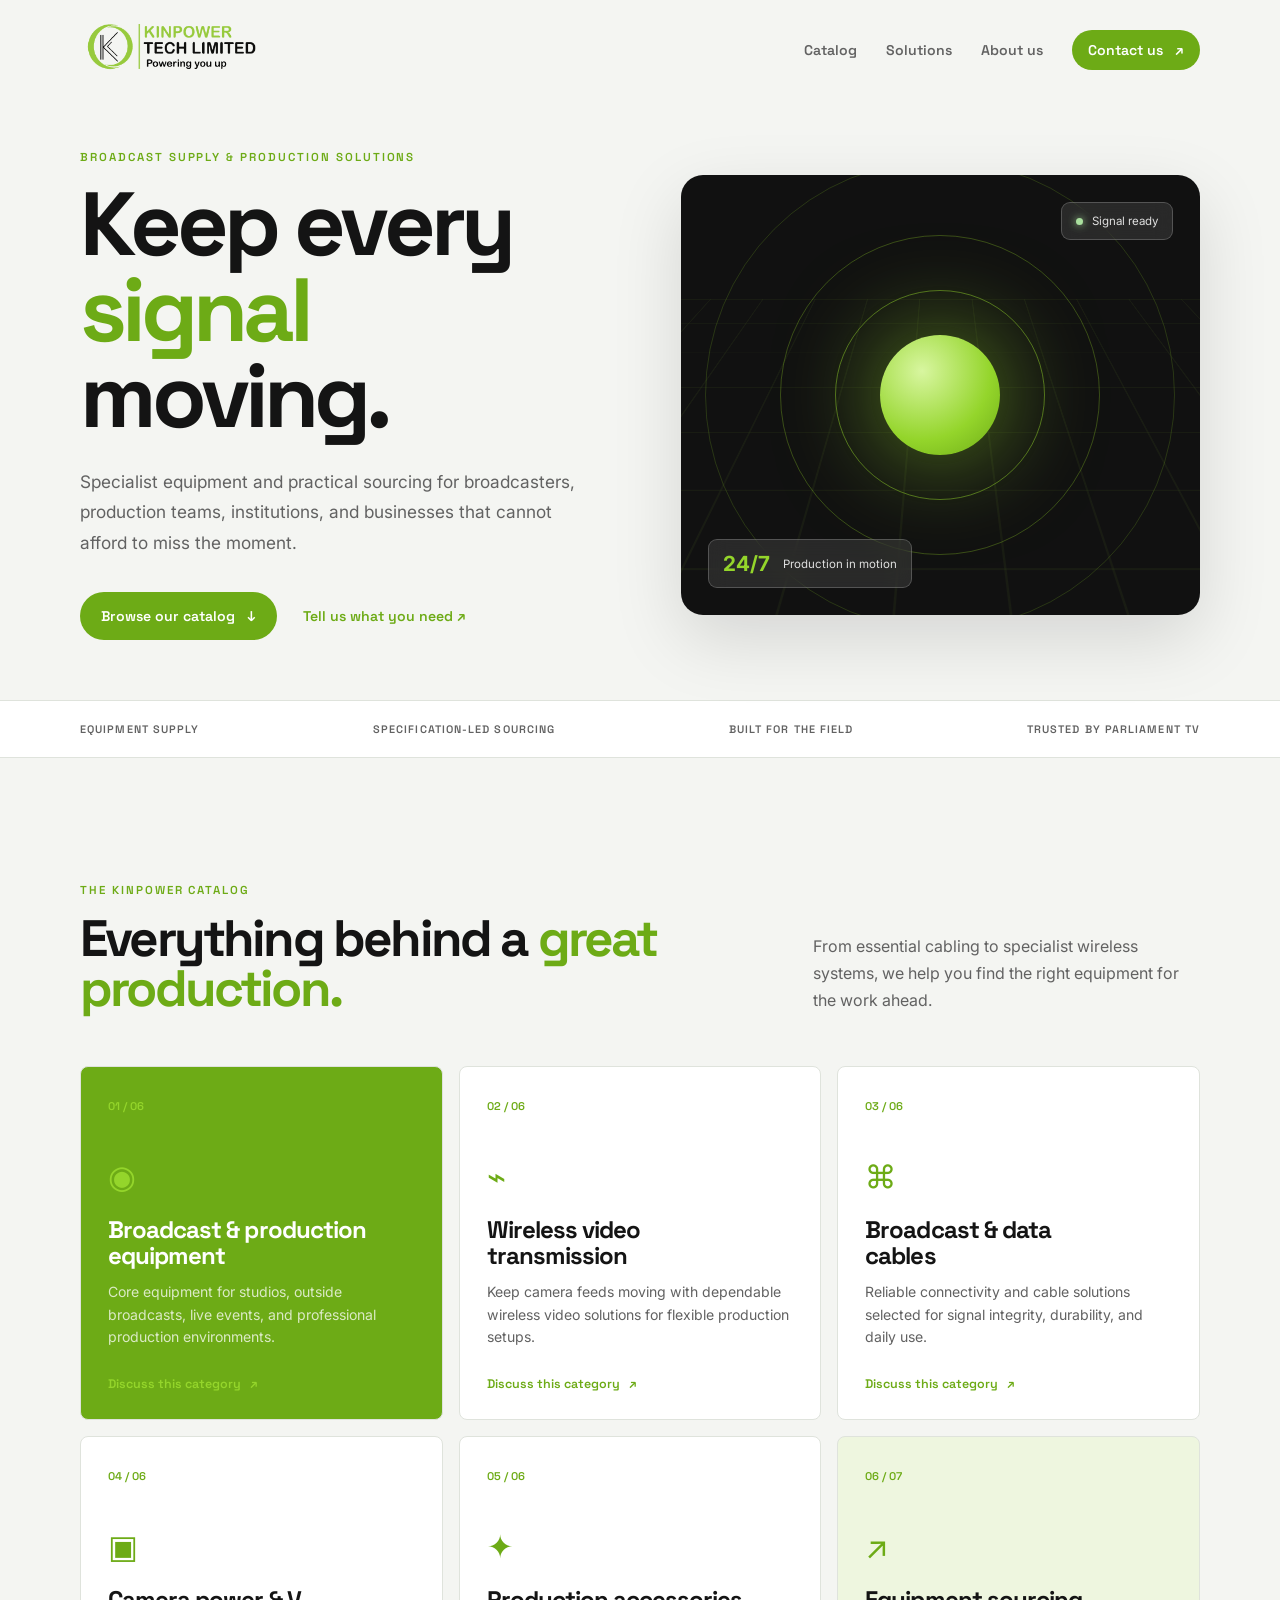
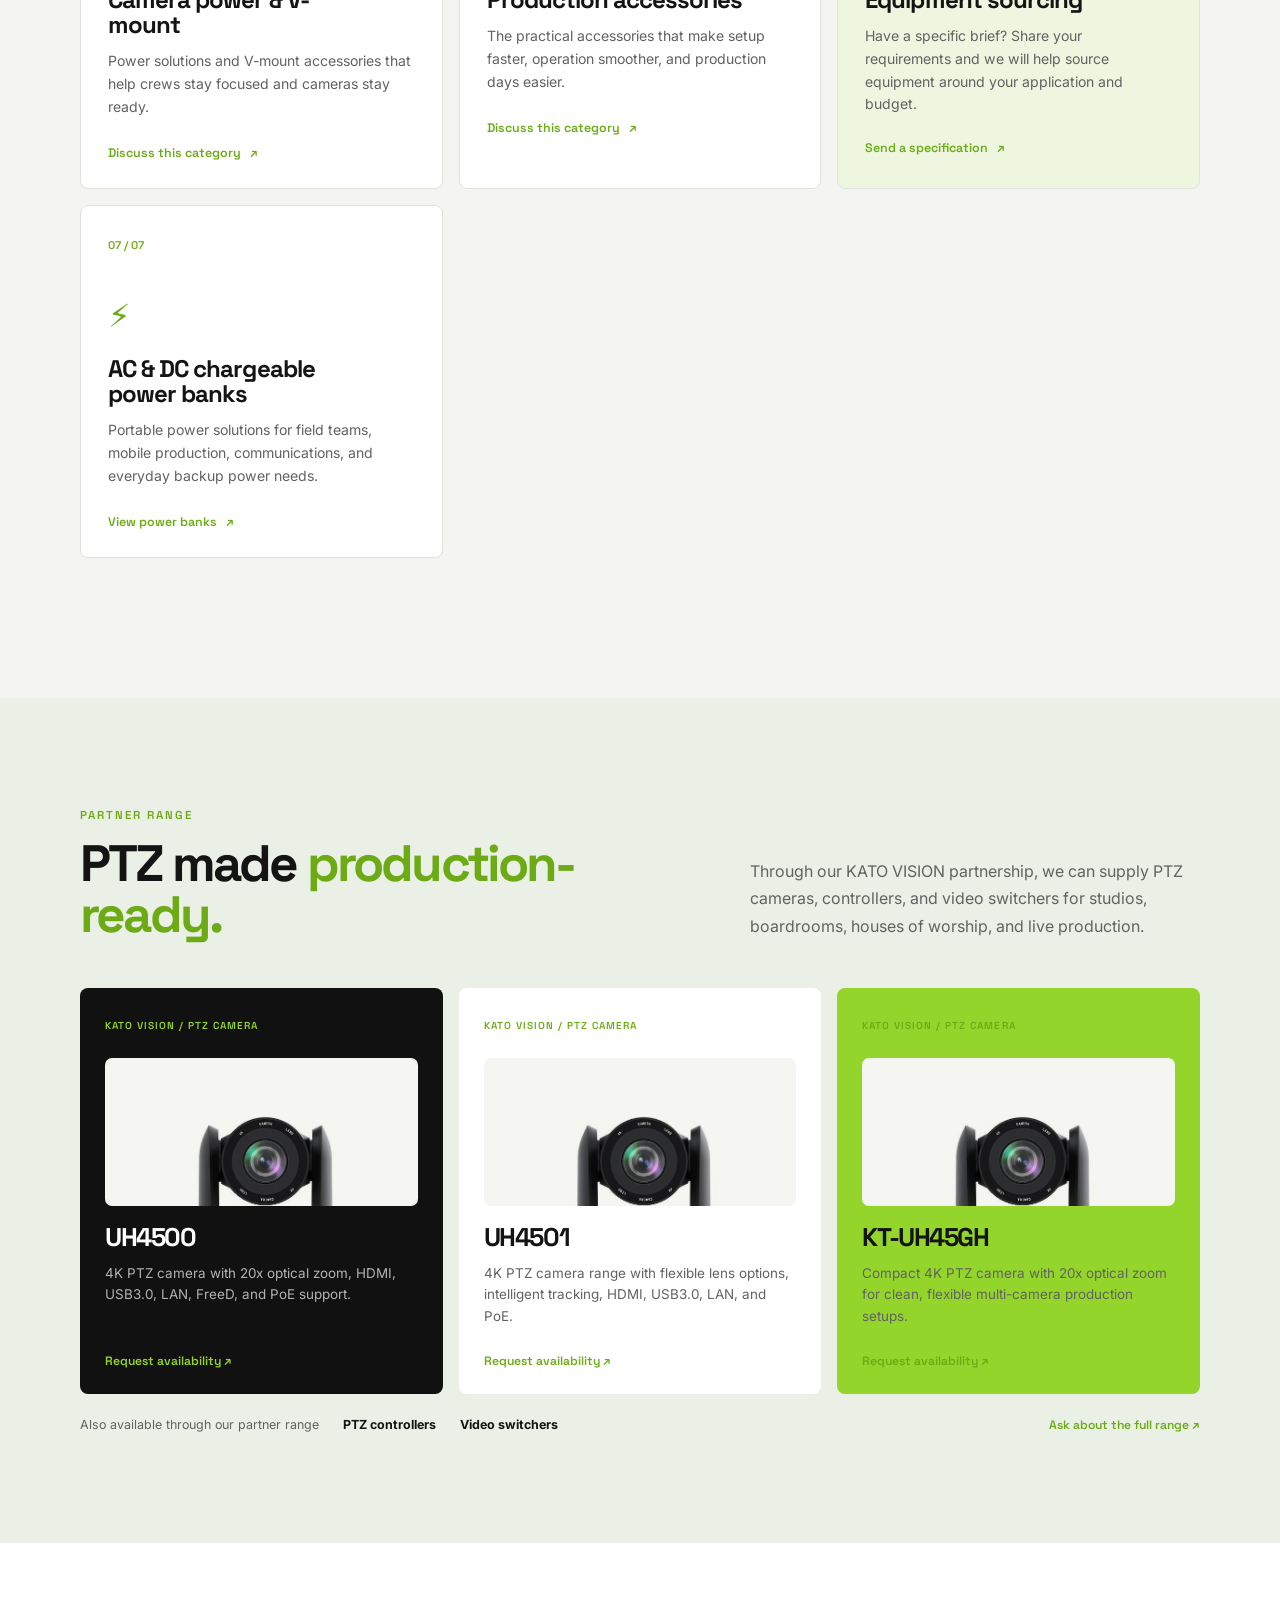
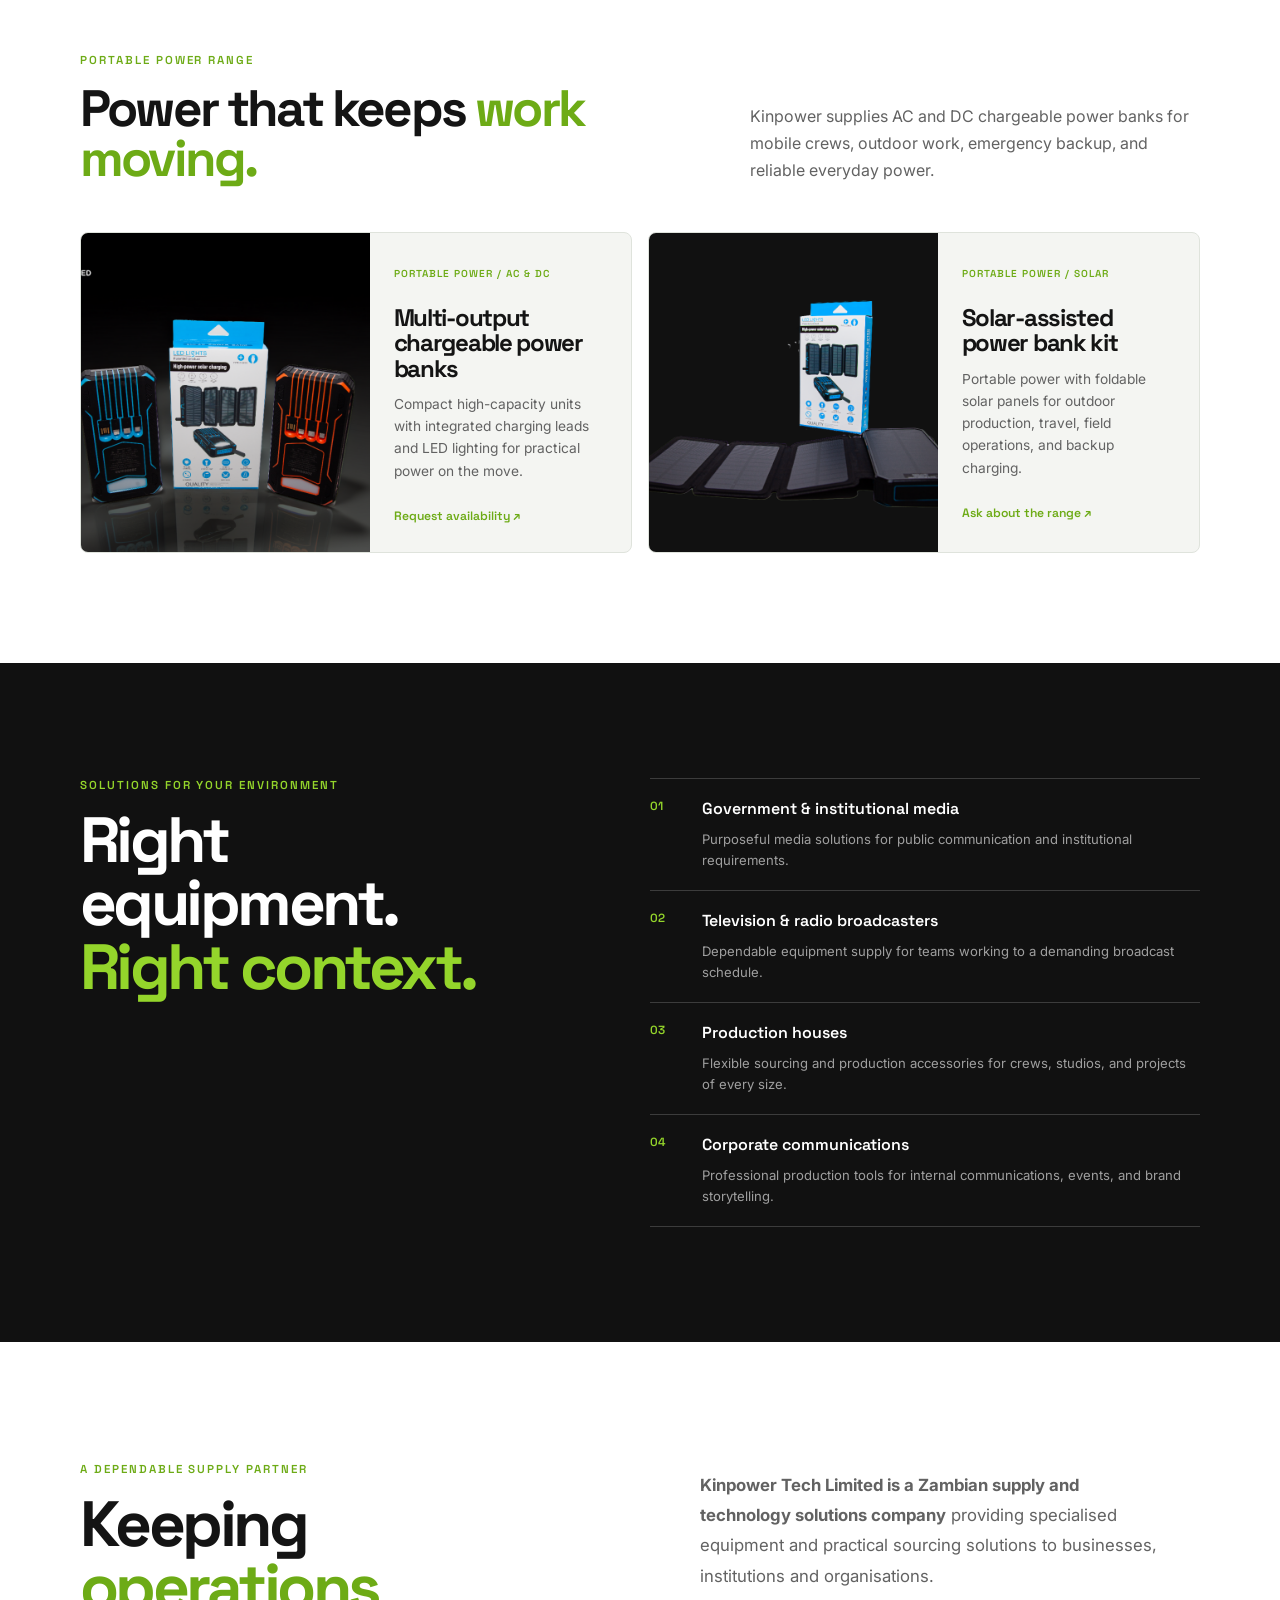
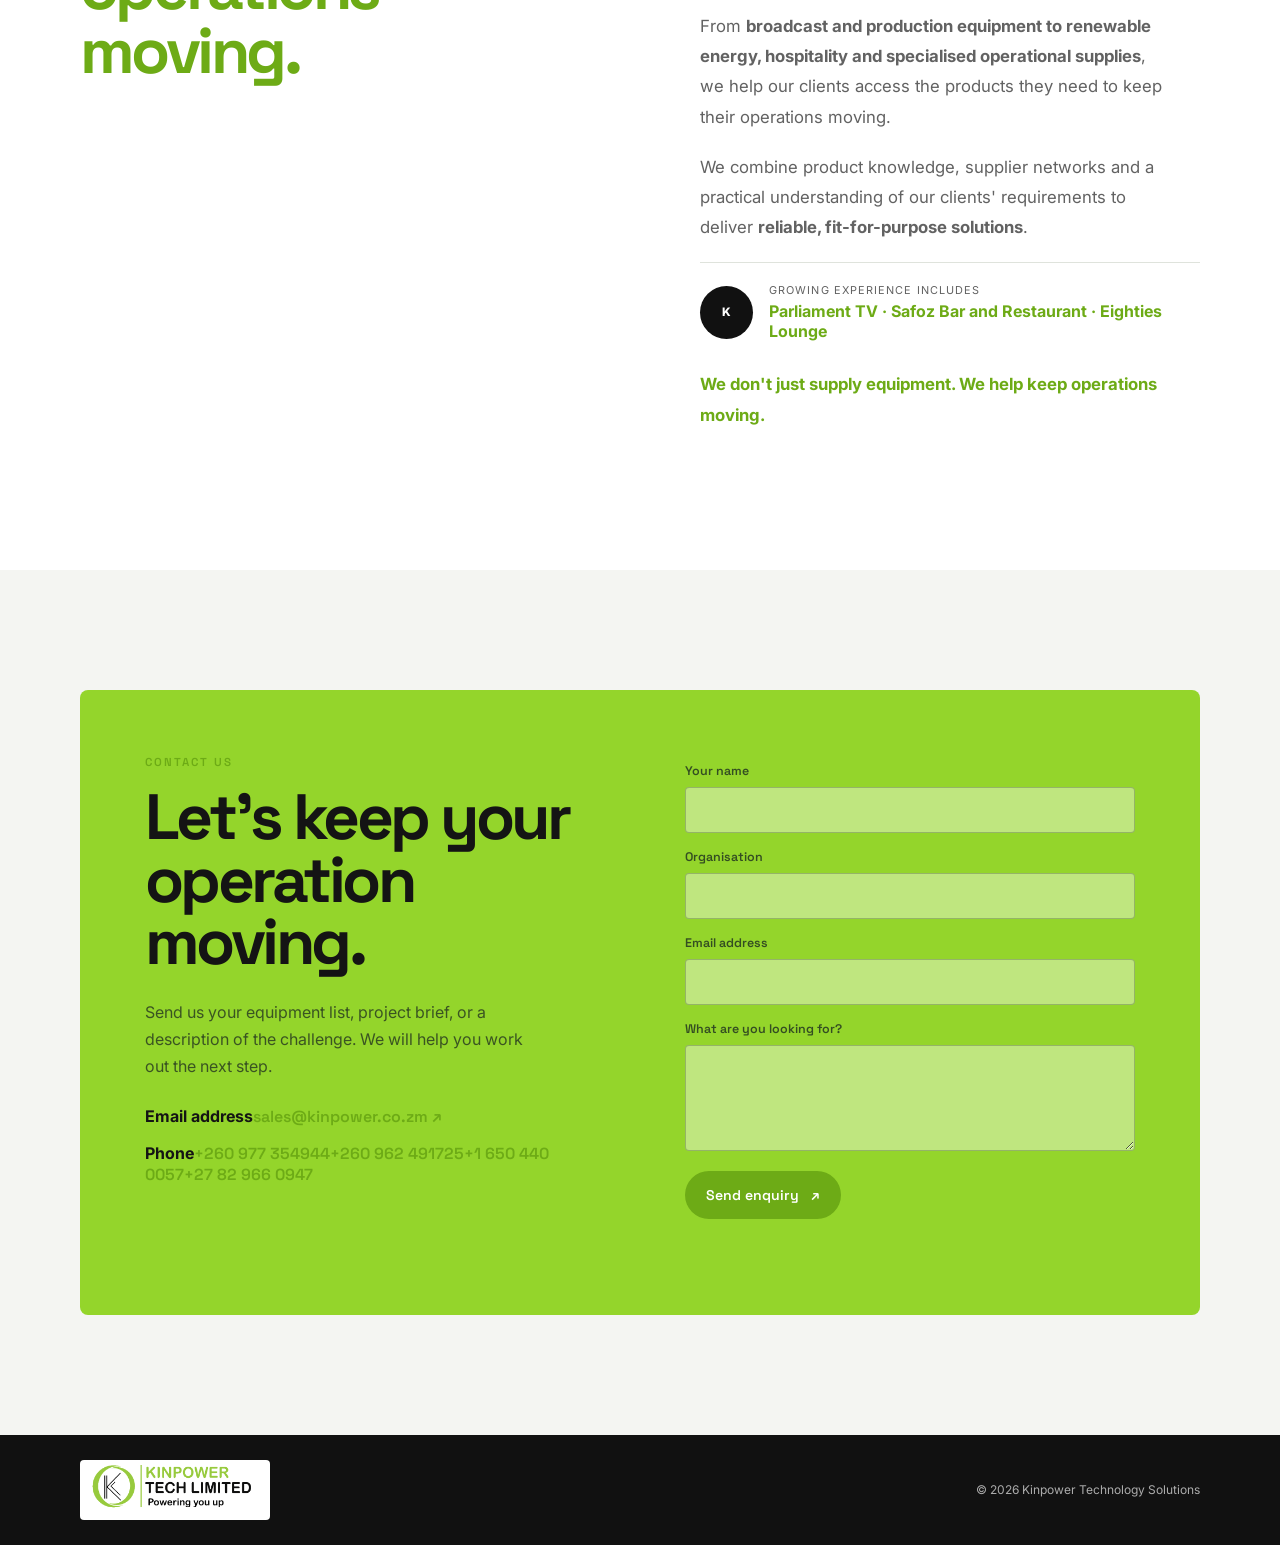
==== commit 3383bf9b: "Add Kinpower contact details" ====
--- a/index.html
+++ b/index.html
@@ -21,7 +21,7 @@
         <a href="#catalog">Catalog</a>
         <a href="#solutions">Solutions</a>
         <a href="#about">About us</a>
-        <a href="#contact" class="nav-cta">Request a quote <span aria-hidden="true">↗</span></a>
+        <a href="#contact" class="nav-cta">Contact us <span aria-hidden="true">↗</span></a>
       </div>
     </nav>
   </header>
@@ -227,10 +227,13 @@
     <section class="contact-section container" id="contact">
       <div class="contact-panel">
         <div class="contact-copy">
-          <p class="eyebrow">Start with your requirement</p>
-          <h2>Looking for a specific piece of kit?</h2>
+          <p class="eyebrow">Contact us</p>
+          <h2>Let’s keep your operation moving.</h2>
           <p>Send us your equipment list, project brief, or a description of the challenge. We will help you work out the next step.</p>
-          <p class="contact-note">Prefer email? <a href="mailto:sales@kinpower.co.zm">sales@kinpower.co.zm <span aria-hidden="true">↗</span></a></p>
+          <div class="contact-details">
+            <p class="contact-note"><strong>Email address</strong><a href="mailto:sales@kinpower.co.zm">sales@kinpower.co.zm <span aria-hidden="true">↗</span></a></p>
+            <p class="contact-note"><strong>Phone</strong><span class="phone-list"><a href="tel:+260977354944">+260 977 354944</a><a href="tel:+260962491725">+260 962 491725</a><a href="tel:+16504400057">+1 650 440 0057</a><a href="tel:+27829660947">+27 82 966 0947</a></span></p>
+          </div>
         </div>
         <form id="contact-form" class="contact-form">
           <label for="name">Your name</label>
--- a/styles.css
+++ b/styles.css
@@ -56,7 +56,7 @@
 .partner-card h3 { margin-bottom: 10px; font-size: 1.6rem; }.partner-card p { min-height: 66px; margin: 0 0 20px; color: var(--muted); font-size: .84rem; line-height: 1.6; }.partner-card-dark p { color: rgba(255,255,255,.68); }.partner-card a, .partner-footer a { color: var(--green-dark); font-family: "Space Grotesk", ui-sans-serif, sans-serif; font-size: .76rem; font-weight: 600; }.partner-card-dark a { color: var(--green); }.partner-footer { display: flex; align-items: center; gap: 24px; padding-top: 23px; color: var(--muted); font-size: .78rem; }.partner-footer strong { color: var(--ink); }.partner-footer a { margin-left: auto; }
 .power-section { padding: 110px 0; background: var(--white); }.power-grid { display: grid; grid-template-columns: repeat(2, 1fr); gap: 16px; }.power-card { display: grid; grid-template-columns: 1.05fr .95fr; overflow: hidden; border: 1px solid var(--line); border-radius: 8px; background: var(--paper); }.power-image { min-height: 285px; background: #111; }.power-image img { display: block; width: 100%; height: 100%; object-fit: cover; }.power-card-copy { padding: 28px 24px; }.power-card h3 { margin: 24px 0 12px; font-size: 1.5rem; line-height: 1.05; }.power-card p { margin: 0 0 22px; color: var(--muted); font-size: .86rem; line-height: 1.62; }.power-card a { color: var(--green-dark); font-family: "Space Grotesk", ui-sans-serif, sans-serif; font-size: .76rem; font-weight: 600; }
 .solutions-section { padding: 115px 0; color: var(--white); background: var(--navy); }.solutions-layout { display: grid; grid-template-columns: .9fr 1.1fr; gap: 120px; }.solutions-section .eyebrow { color: var(--green); }.solutions-section h2 { font-size: clamp(2.7rem, 5vw, 4.6rem); line-height: .99; }.solutions-section h2 em { color: var(--green); }.audience-list { display: grid; gap: 0; border-top: 1px solid rgba(255,255,255,.18); }.audience-item { display: grid; grid-template-columns: 35px 1fr; gap: 10px 17px; padding: 19px 0; border-bottom: 1px solid rgba(255,255,255,.18); }.audience-item > span { color: var(--green); font-family: "Space Grotesk", ui-sans-serif, sans-serif; font-size: .74rem; font-weight: 600; }.audience-item strong { font-family: "Space Grotesk", ui-sans-serif, sans-serif; font-size: 1rem; font-weight: 600; }.audience-item p { grid-column: 2; margin: 0; color: rgba(255,255,255,.6); font-size: .82rem; line-height: 1.6; }
-.proof-section { padding: 120px 0; background: var(--white); }.proof-layout { display: grid; grid-template-columns: 1fr 1fr; gap: 120px; }.proof-section .eyebrow { color: var(--green-dark); }.proof-section h2 { font-size: clamp(2.7rem, 5vw, 4.6rem); line-height: .99; }.proof-copy > p { max-width: 470px; margin: 8px 0 40px; color: var(--muted); font-size: 1.05rem; line-height: 1.8; }.proof-client { display: flex; align-items: center; gap: 16px; border-top: 1px solid var(--line); padding-top: 20px; }.proof-mark { display: grid; width: 53px; height: 53px; place-items: center; border-radius: 50%; color: var(--white); background: var(--navy); font-size: .73rem; font-weight: 800; }.proof-client div { display: grid; gap: 4px; }.proof-client small { color: var(--muted); font-size: .68rem; text-transform: uppercase; letter-spacing: .1em; }.proof-client strong { color: var(--green-dark); }
+.proof-section { padding: 120px 0; background: var(--white); }.proof-layout { display: grid; grid-template-columns: 1fr 1fr; gap: 120px; }.proof-section .eyebrow { color: var(--green-dark); }.proof-section h2 { font-size: clamp(2.7rem, 5vw, 4.6rem); line-height: .99; }.proof-copy > p { max-width: 470px; margin: 0 0 20px; color: var(--muted); font-size: 1.05rem; line-height: 1.8; }.proof-copy > p:first-child { margin-top: 8px; }.proof-client { display: flex; align-items: center; gap: 16px; border-top: 1px solid var(--line); padding-top: 20px; }.proof-mark { display: grid; width: 53px; height: 53px; flex: 0 0 auto; place-items: center; border-radius: 50%; color: var(--white); background: var(--navy); font-size: .73rem; font-weight: 800; }.proof-client div { display: grid; gap: 4px; }.proof-client small { color: var(--muted); font-size: .68rem; text-transform: uppercase; letter-spacing: .1em; }.proof-client strong { color: var(--green-dark); }.proof-tagline { margin-top: 28px !important; color: var(--green-dark) !important; }
 .contact-section { padding-top: 120px; padding-bottom: 120px; }.contact-panel { display: grid; grid-template-columns: 1fr 1fr; gap: 90px; padding: 65px; border-radius: 8px; background: var(--green); }.contact-copy h2 { max-width: 450px; font-size: clamp(2.5rem, 5vw, 4.5rem); line-height: .98; }.contact-copy > p:not(.eyebrow) { max-width: 390px; margin: 25px 0; color: rgba(23,35,31,.72); line-height: 1.7; }.contact-note a { color: var(--green-dark); font-family: "Space Grotesk", ui-sans-serif, sans-serif; font-weight: 600; }.contact-form { display: grid; gap: 8px; }.contact-form label { margin-top: 8px; color: rgba(23,35,31,.76); font-family: "Space Grotesk", ui-sans-serif, sans-serif; font-size: .78rem; font-weight: 600; }.contact-form input, .contact-form textarea { width: 100%; border: 1px solid rgba(23,35,31,.25); border-radius: 4px; padding: 12px; color: var(--ink); background: rgba(255,255,255,.4); font: inherit; outline: none; }.contact-form input:focus, .contact-form textarea:focus { border-color: var(--green-dark); }.button-light { justify-self: start; margin-top: 12px; color: var(--white); background: var(--green-dark); }.form-status { min-height: 20px; margin: 3px 0 0; color: var(--green-dark); font-size: .8rem; font-weight: 700; }
 .footer { padding: 25px 0; color: rgba(255,255,255,.65); background: var(--navy); }.footer-inner { display: flex; align-items: center; justify-content: space-between; }.footer .brand-logo { width: 190px; padding: 5px; border-radius: 4px; background: var(--white); }.footer p { margin: 0; font-size: .75rem; }
 @media (max-width: 850px) { .hero, .solutions-layout, .proof-layout, .contact-panel { grid-template-columns: 1fr; }.hero { padding-top: 140px; }.hero-visual { min-height: 360px; }.section-heading, .partner-heading { grid-template-columns: 1fr; gap: 18px; }.catalog-grid, .partner-grid, .power-grid { grid-template-columns: repeat(2, 1fr); }.power-card { grid-template-columns: 1fr; }.contact-panel { gap: 45px; padding: 38px 28px; } }
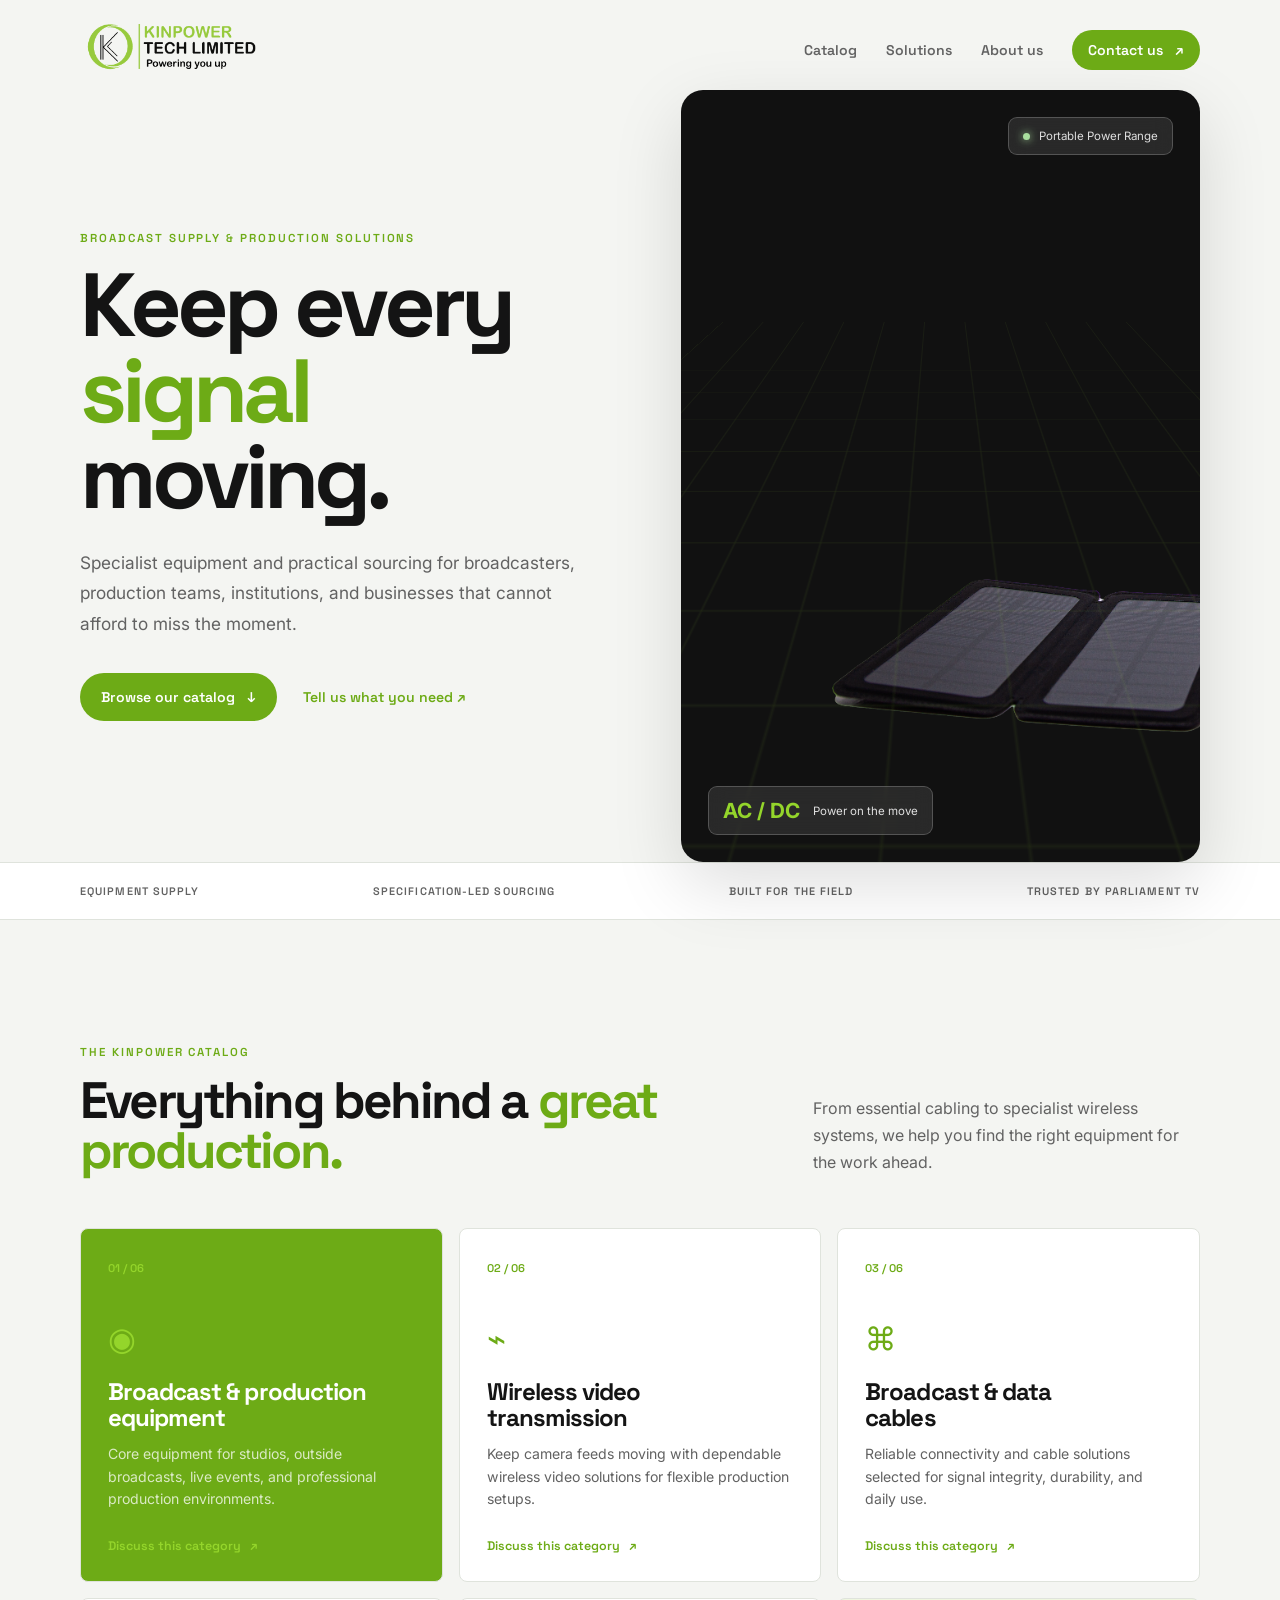
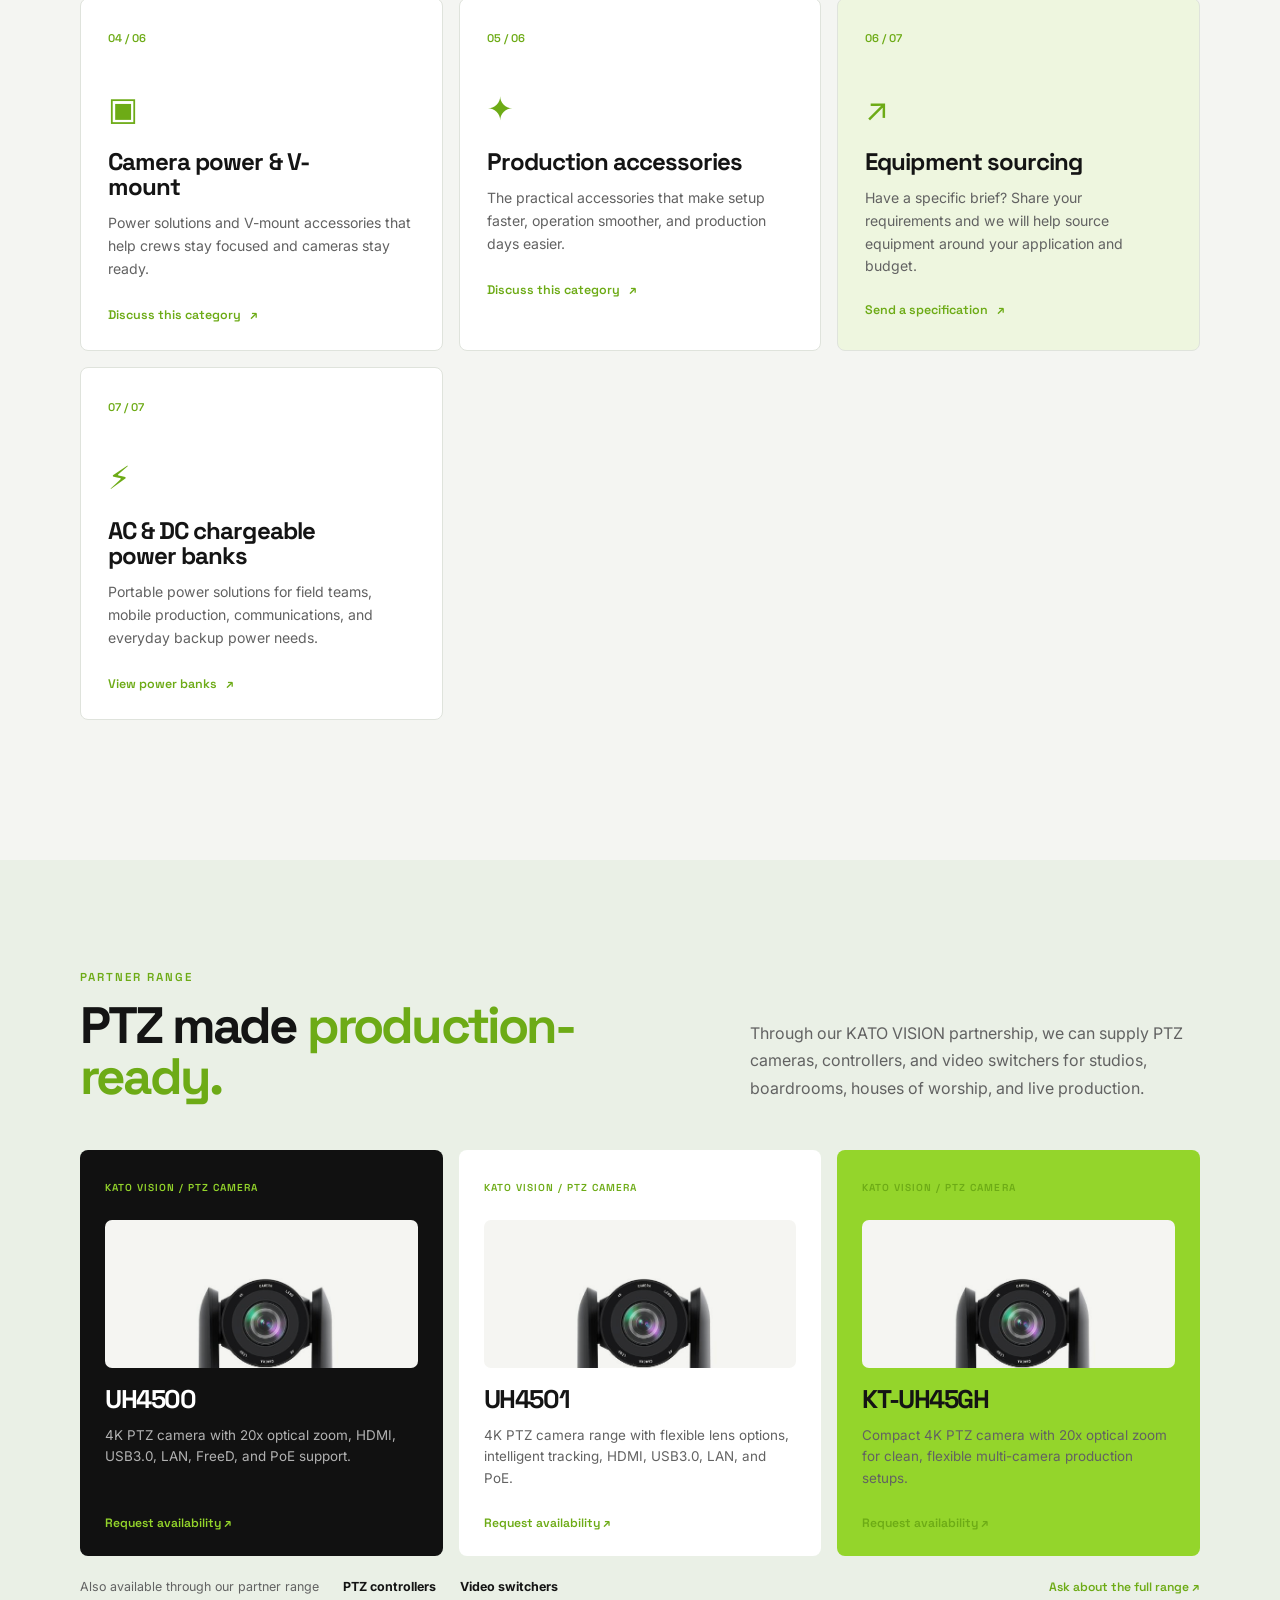
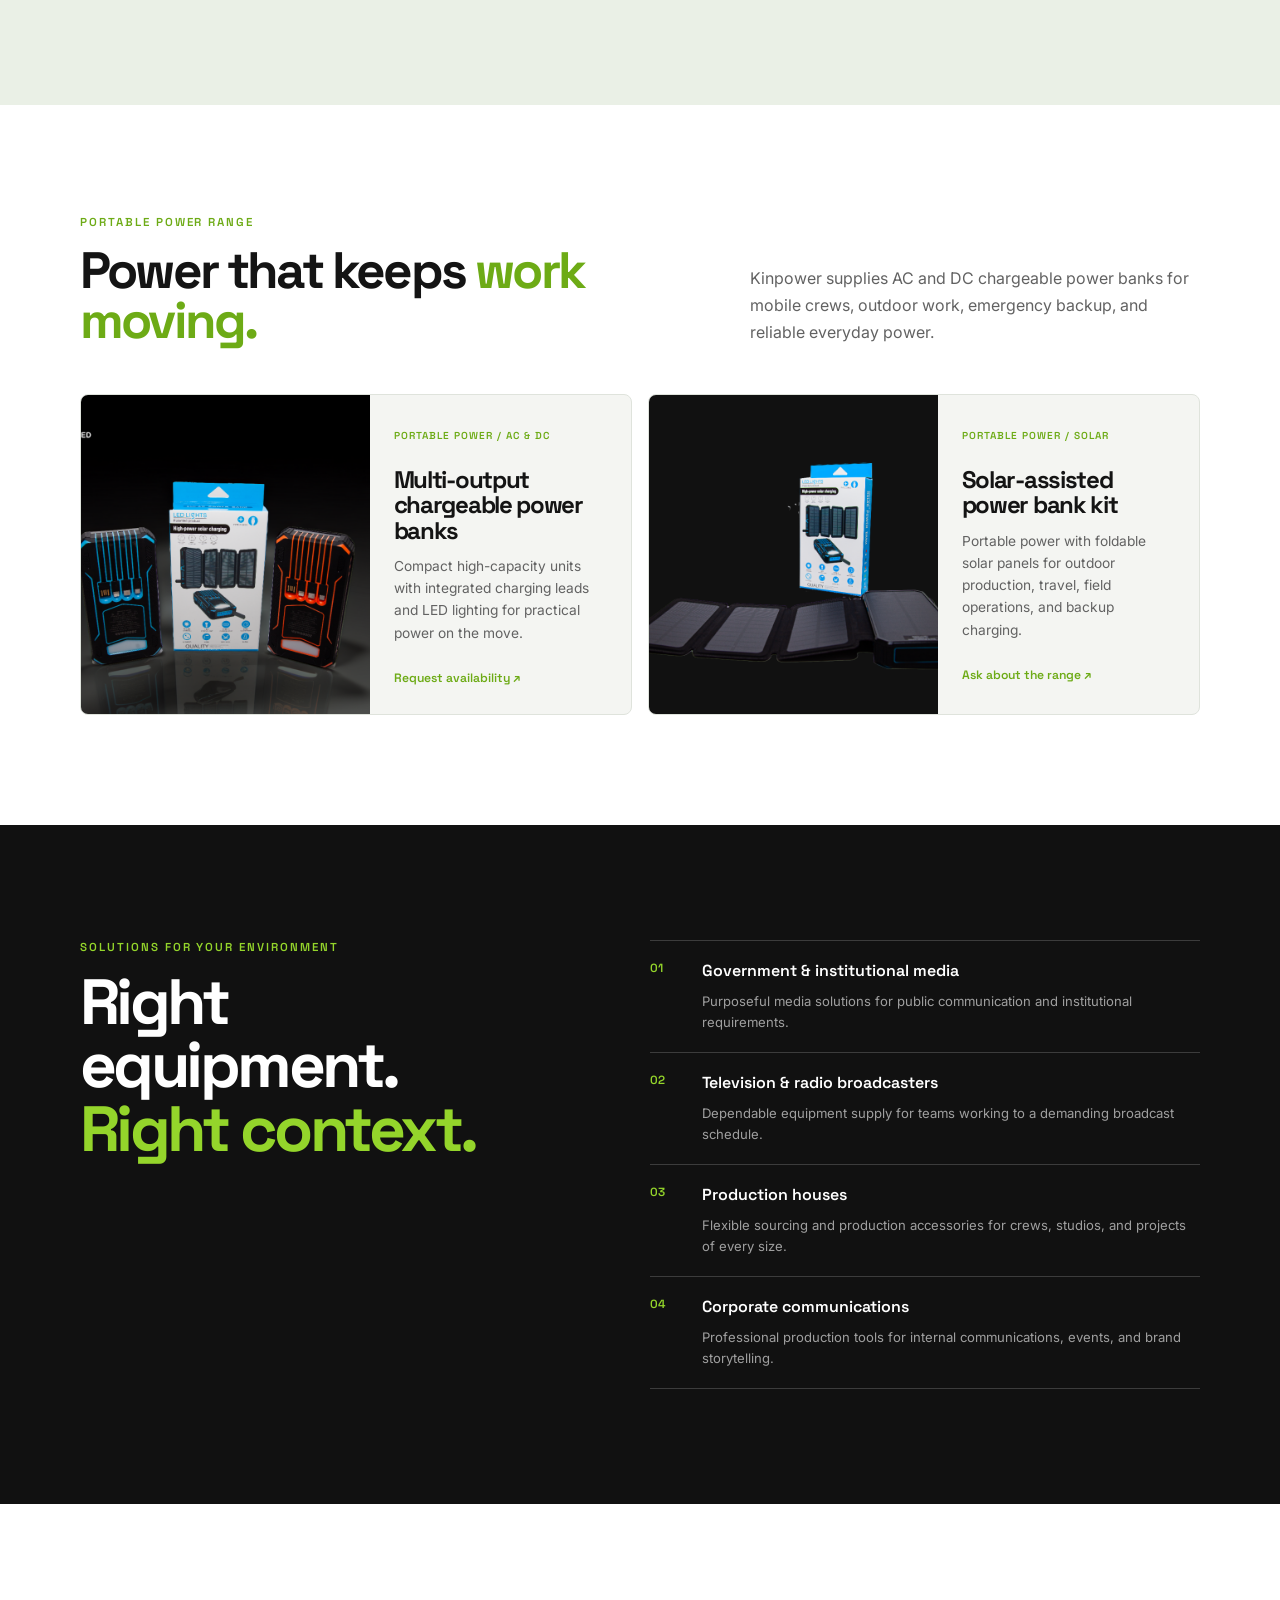
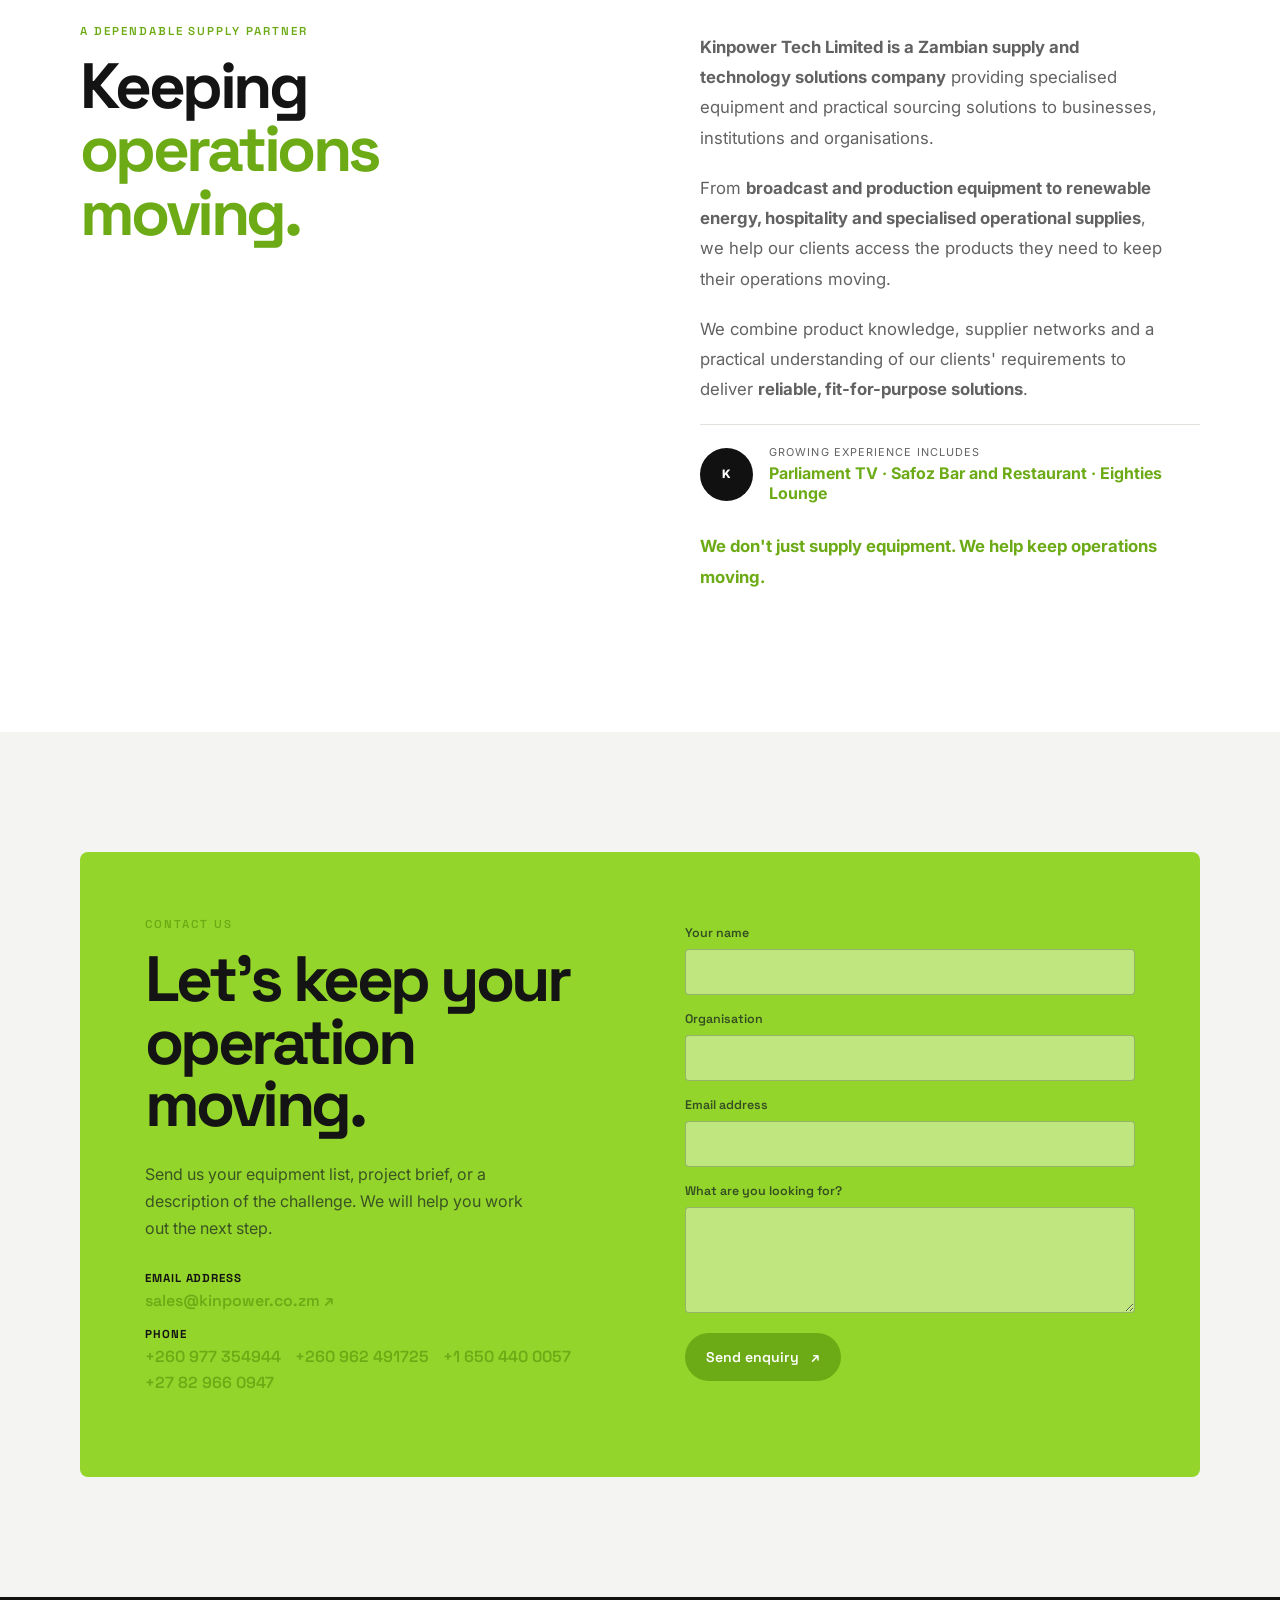
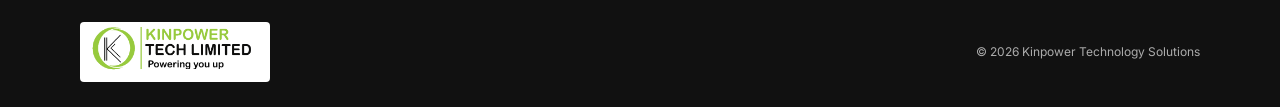
==== commit d0d6574e: "Replace hero with portable power range" ====
--- a/index.html
+++ b/index.html
@@ -37,13 +37,11 @@
           <a class="text-link" href="#contact">Tell us what you need <span aria-hidden="true">↗</span></a>
         </div>
       </div>
-      <div class="hero-visual" aria-label="Broadcast signal illustration">
-        <div class="signal-ring ring-one"></div>
-        <div class="signal-ring ring-two"></div>
-        <div class="signal-ring ring-three"></div>
-        <div class="signal-core"></div>
-        <div class="visual-label label-top"><span class="status-dot"></span> Signal ready</div>
-        <div class="visual-label label-bottom"><strong>24/7</strong><span>Production in motion</span></div>
+      <div class="hero-visual power-hero" aria-label="Portable Power Range">
+        <img src="assets/power-bank-solar-kit.png" alt="Portable power bank with foldable solar charging panels">
+        <div class="power-hero-overlay"></div>
+        <div class="visual-label label-top"><span class="status-dot"></span> Portable Power Range</div>
+        <div class="visual-label label-bottom"><strong>AC / DC</strong><span>Power on the move</span></div>
       </div>
     </section>
 
--- a/styles.css
+++ b/styles.css
@@ -57,7 +57,7 @@
 .power-section { padding: 110px 0; background: var(--white); }.power-grid { display: grid; grid-template-columns: repeat(2, 1fr); gap: 16px; }.power-card { display: grid; grid-template-columns: 1.05fr .95fr; overflow: hidden; border: 1px solid var(--line); border-radius: 8px; background: var(--paper); }.power-image { min-height: 285px; background: #111; }.power-image img { display: block; width: 100%; height: 100%; object-fit: cover; }.power-card-copy { padding: 28px 24px; }.power-card h3 { margin: 24px 0 12px; font-size: 1.5rem; line-height: 1.05; }.power-card p { margin: 0 0 22px; color: var(--muted); font-size: .86rem; line-height: 1.62; }.power-card a { color: var(--green-dark); font-family: "Space Grotesk", ui-sans-serif, sans-serif; font-size: .76rem; font-weight: 600; }
 .solutions-section { padding: 115px 0; color: var(--white); background: var(--navy); }.solutions-layout { display: grid; grid-template-columns: .9fr 1.1fr; gap: 120px; }.solutions-section .eyebrow { color: var(--green); }.solutions-section h2 { font-size: clamp(2.7rem, 5vw, 4.6rem); line-height: .99; }.solutions-section h2 em { color: var(--green); }.audience-list { display: grid; gap: 0; border-top: 1px solid rgba(255,255,255,.18); }.audience-item { display: grid; grid-template-columns: 35px 1fr; gap: 10px 17px; padding: 19px 0; border-bottom: 1px solid rgba(255,255,255,.18); }.audience-item > span { color: var(--green); font-family: "Space Grotesk", ui-sans-serif, sans-serif; font-size: .74rem; font-weight: 600; }.audience-item strong { font-family: "Space Grotesk", ui-sans-serif, sans-serif; font-size: 1rem; font-weight: 600; }.audience-item p { grid-column: 2; margin: 0; color: rgba(255,255,255,.6); font-size: .82rem; line-height: 1.6; }
 .proof-section { padding: 120px 0; background: var(--white); }.proof-layout { display: grid; grid-template-columns: 1fr 1fr; gap: 120px; }.proof-section .eyebrow { color: var(--green-dark); }.proof-section h2 { font-size: clamp(2.7rem, 5vw, 4.6rem); line-height: .99; }.proof-copy > p { max-width: 470px; margin: 0 0 20px; color: var(--muted); font-size: 1.05rem; line-height: 1.8; }.proof-copy > p:first-child { margin-top: 8px; }.proof-client { display: flex; align-items: center; gap: 16px; border-top: 1px solid var(--line); padding-top: 20px; }.proof-mark { display: grid; width: 53px; height: 53px; flex: 0 0 auto; place-items: center; border-radius: 50%; color: var(--white); background: var(--navy); font-size: .73rem; font-weight: 800; }.proof-client div { display: grid; gap: 4px; }.proof-client small { color: var(--muted); font-size: .68rem; text-transform: uppercase; letter-spacing: .1em; }.proof-client strong { color: var(--green-dark); }.proof-tagline { margin-top: 28px !important; color: var(--green-dark) !important; }
-.contact-section { padding-top: 120px; padding-bottom: 120px; }.contact-panel { display: grid; grid-template-columns: 1fr 1fr; gap: 90px; padding: 65px; border-radius: 8px; background: var(--green); }.contact-copy h2 { max-width: 450px; font-size: clamp(2.5rem, 5vw, 4.5rem); line-height: .98; }.contact-copy > p:not(.eyebrow) { max-width: 390px; margin: 25px 0; color: rgba(23,35,31,.72); line-height: 1.7; }.contact-note a { color: var(--green-dark); font-family: "Space Grotesk", ui-sans-serif, sans-serif; font-weight: 600; }.contact-form { display: grid; gap: 8px; }.contact-form label { margin-top: 8px; color: rgba(23,35,31,.76); font-family: "Space Grotesk", ui-sans-serif, sans-serif; font-size: .78rem; font-weight: 600; }.contact-form input, .contact-form textarea { width: 100%; border: 1px solid rgba(23,35,31,.25); border-radius: 4px; padding: 12px; color: var(--ink); background: rgba(255,255,255,.4); font: inherit; outline: none; }.contact-form input:focus, .contact-form textarea:focus { border-color: var(--green-dark); }.button-light { justify-self: start; margin-top: 12px; color: var(--white); background: var(--green-dark); }.form-status { min-height: 20px; margin: 3px 0 0; color: var(--green-dark); font-size: .8rem; font-weight: 700; }
+.contact-section { padding-top: 120px; padding-bottom: 120px; }.contact-panel { display: grid; grid-template-columns: 1fr 1fr; gap: 90px; padding: 65px; border-radius: 8px; background: var(--green); }.contact-copy h2 { max-width: 450px; font-size: clamp(2.5rem, 5vw, 4.5rem); line-height: .98; }.contact-copy > p:not(.eyebrow) { max-width: 390px; margin: 25px 0; color: rgba(23,35,31,.72); line-height: 1.7; }.contact-details { display: grid; gap: 16px; margin-top: 28px; }.contact-note { display: grid; gap: 5px; margin: 0 !important; }.contact-note strong { font-family: "Space Grotesk", ui-sans-serif, sans-serif; font-size: .72rem; letter-spacing: .08em; text-transform: uppercase; }.contact-note a { color: var(--green-dark); font-family: "Space Grotesk", ui-sans-serif, sans-serif; font-weight: 600; }.phone-list { display: flex; flex-wrap: wrap; gap: 5px 14px; }.phone-list a { white-space: nowrap; }.contact-form { display: grid; gap: 8px; }.contact-form label { margin-top: 8px; color: rgba(23,35,31,.76); font-family: "Space Grotesk", ui-sans-serif, sans-serif; font-size: .78rem; font-weight: 600; }.contact-form input, .contact-form textarea { width: 100%; border: 1px solid rgba(23,35,31,.25); border-radius: 4px; padding: 12px; color: var(--ink); background: rgba(255,255,255,.4); font: inherit; outline: none; }.contact-form input:focus, .contact-form textarea:focus { border-color: var(--green-dark); }.button-light { justify-self: start; margin-top: 12px; color: var(--white); background: var(--green-dark); }.form-status { min-height: 20px; margin: 3px 0 0; color: var(--green-dark); font-size: .8rem; font-weight: 700; }
 .footer { padding: 25px 0; color: rgba(255,255,255,.65); background: var(--navy); }.footer-inner { display: flex; align-items: center; justify-content: space-between; }.footer .brand-logo { width: 190px; padding: 5px; border-radius: 4px; background: var(--white); }.footer p { margin: 0; font-size: .75rem; }
 @media (max-width: 850px) { .hero, .solutions-layout, .proof-layout, .contact-panel { grid-template-columns: 1fr; }.hero { padding-top: 140px; }.hero-visual { min-height: 360px; }.section-heading, .partner-heading { grid-template-columns: 1fr; gap: 18px; }.catalog-grid, .partner-grid, .power-grid { grid-template-columns: repeat(2, 1fr); }.power-card { grid-template-columns: 1fr; }.contact-panel { gap: 45px; padding: 38px 28px; } }
 @media (max-width: 600px) { .container { width: min(100% - 32px, 1120px); }.menu-toggle { display: block; }.nav-links { position: absolute; top: 72px; right: 16px; display: none; flex-direction: column; align-items: stretch; gap: 0; padding: 10px; border: 1px solid var(--line); border-radius: 10px; background: var(--white); box-shadow: var(--shadow); }.nav-links.is-open { display: flex; }.nav-links a { padding: 12px 14px; }.trust-inner { flex-wrap: wrap; }.hero-actions { align-items: flex-start; flex-direction: column; gap: 20px; }.catalog-grid, .partner-grid { grid-template-columns: 1fr; }.partner-footer { align-items: flex-start; flex-direction: column; gap: 12px; }.partner-footer a { margin-left: 0; }.footer-inner { align-items: flex-start; flex-direction: column; gap: 14px; } }
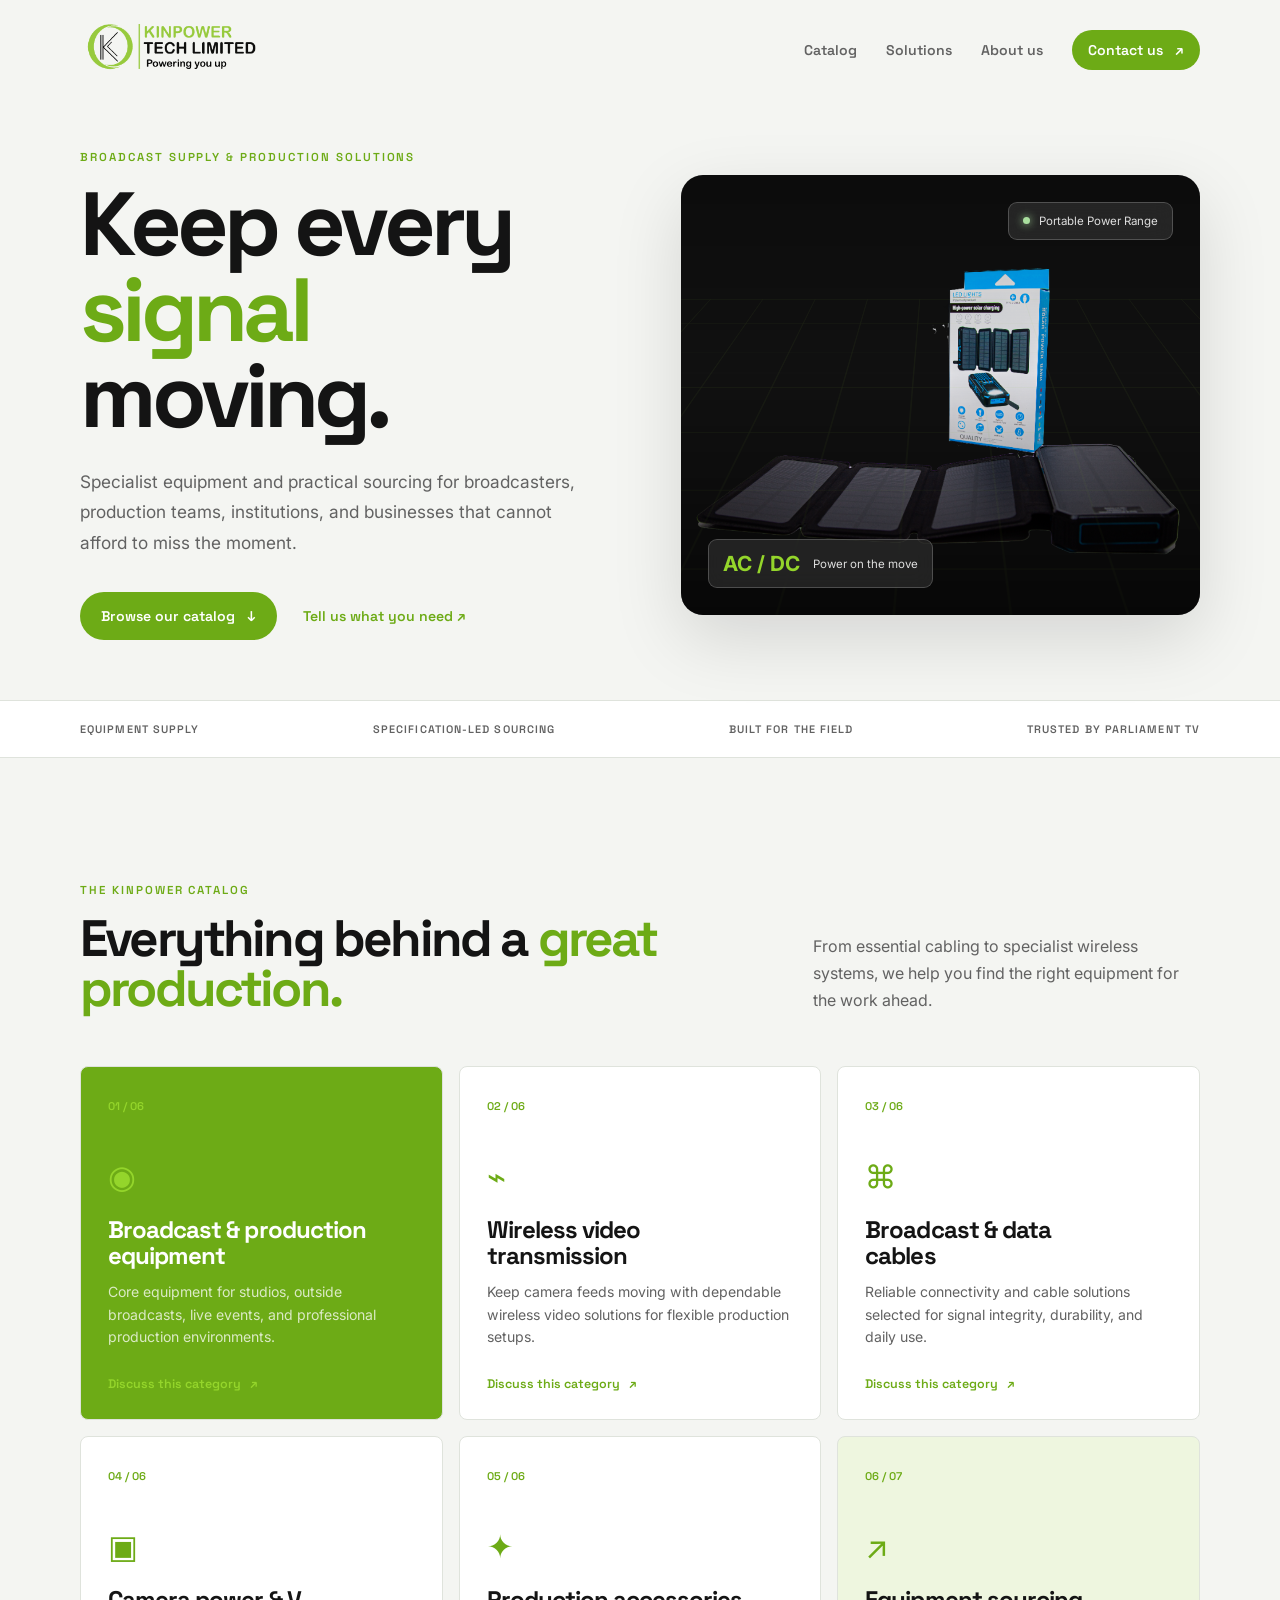
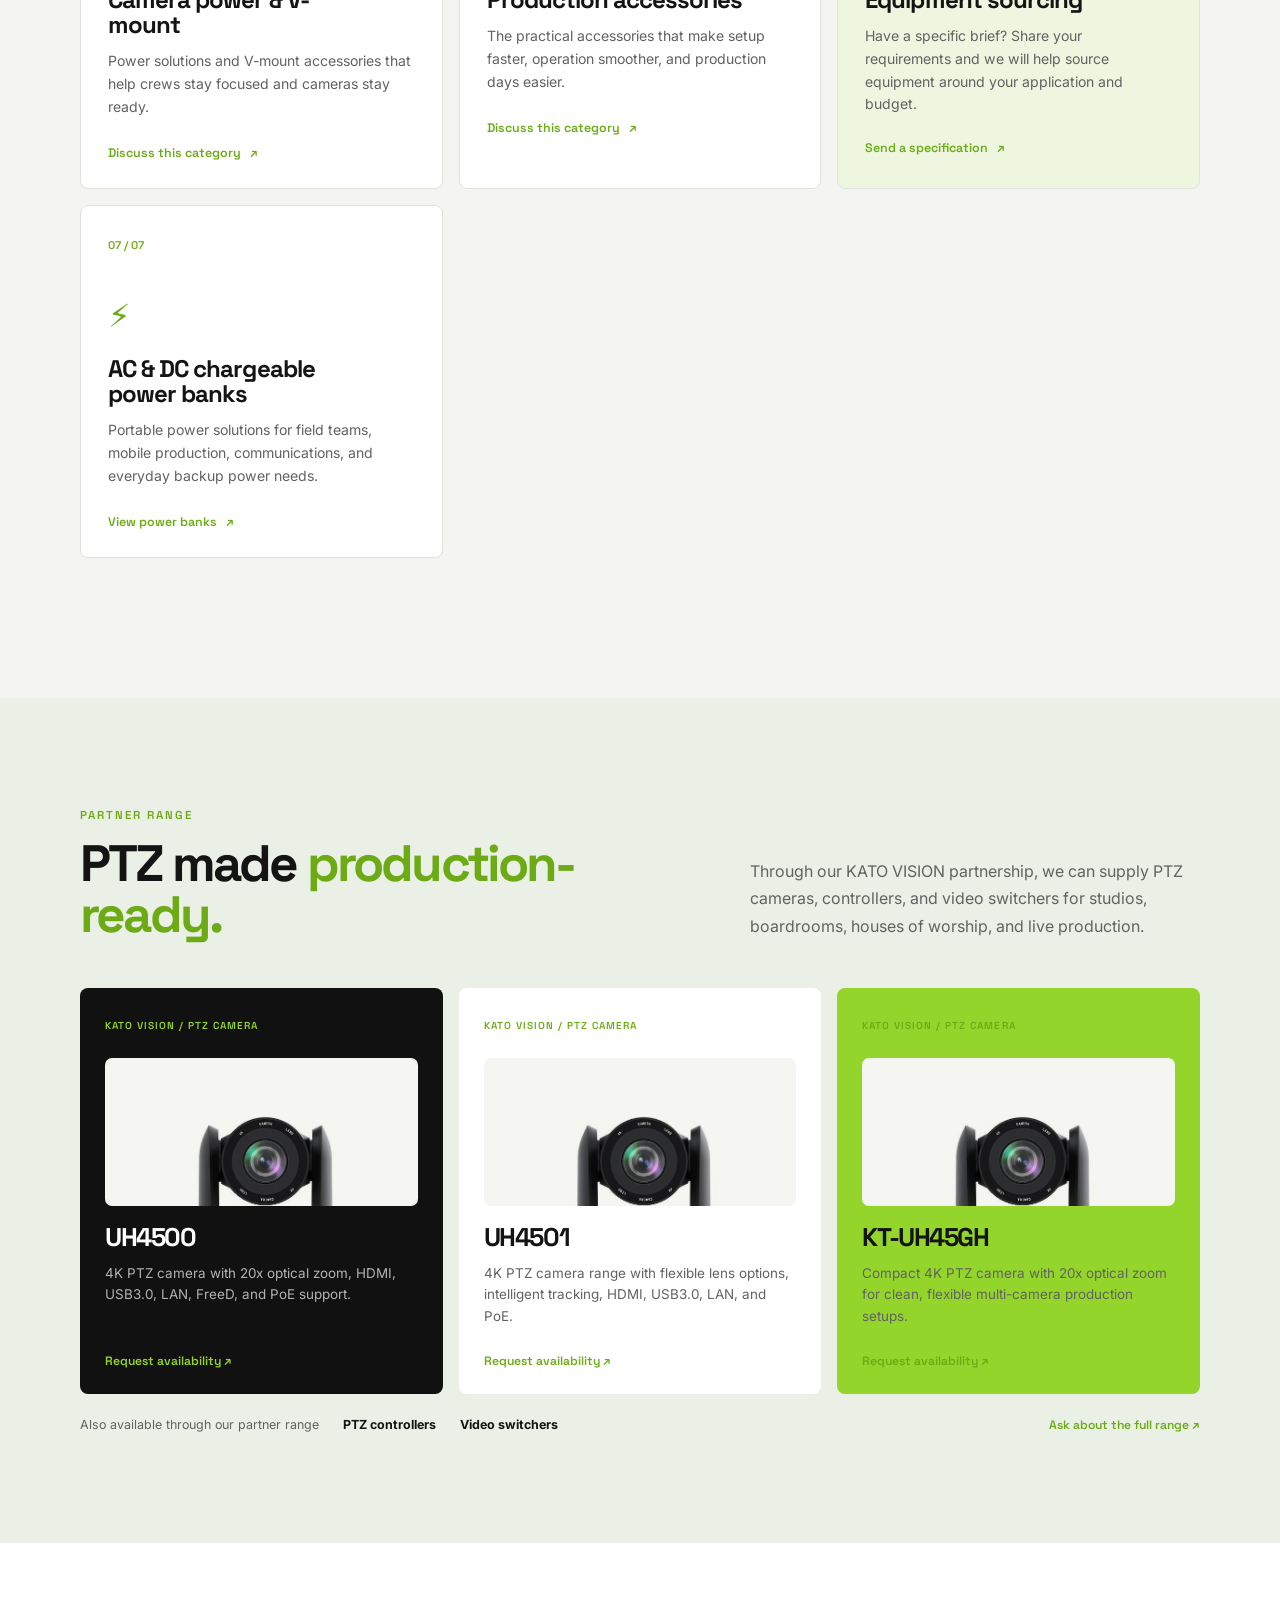
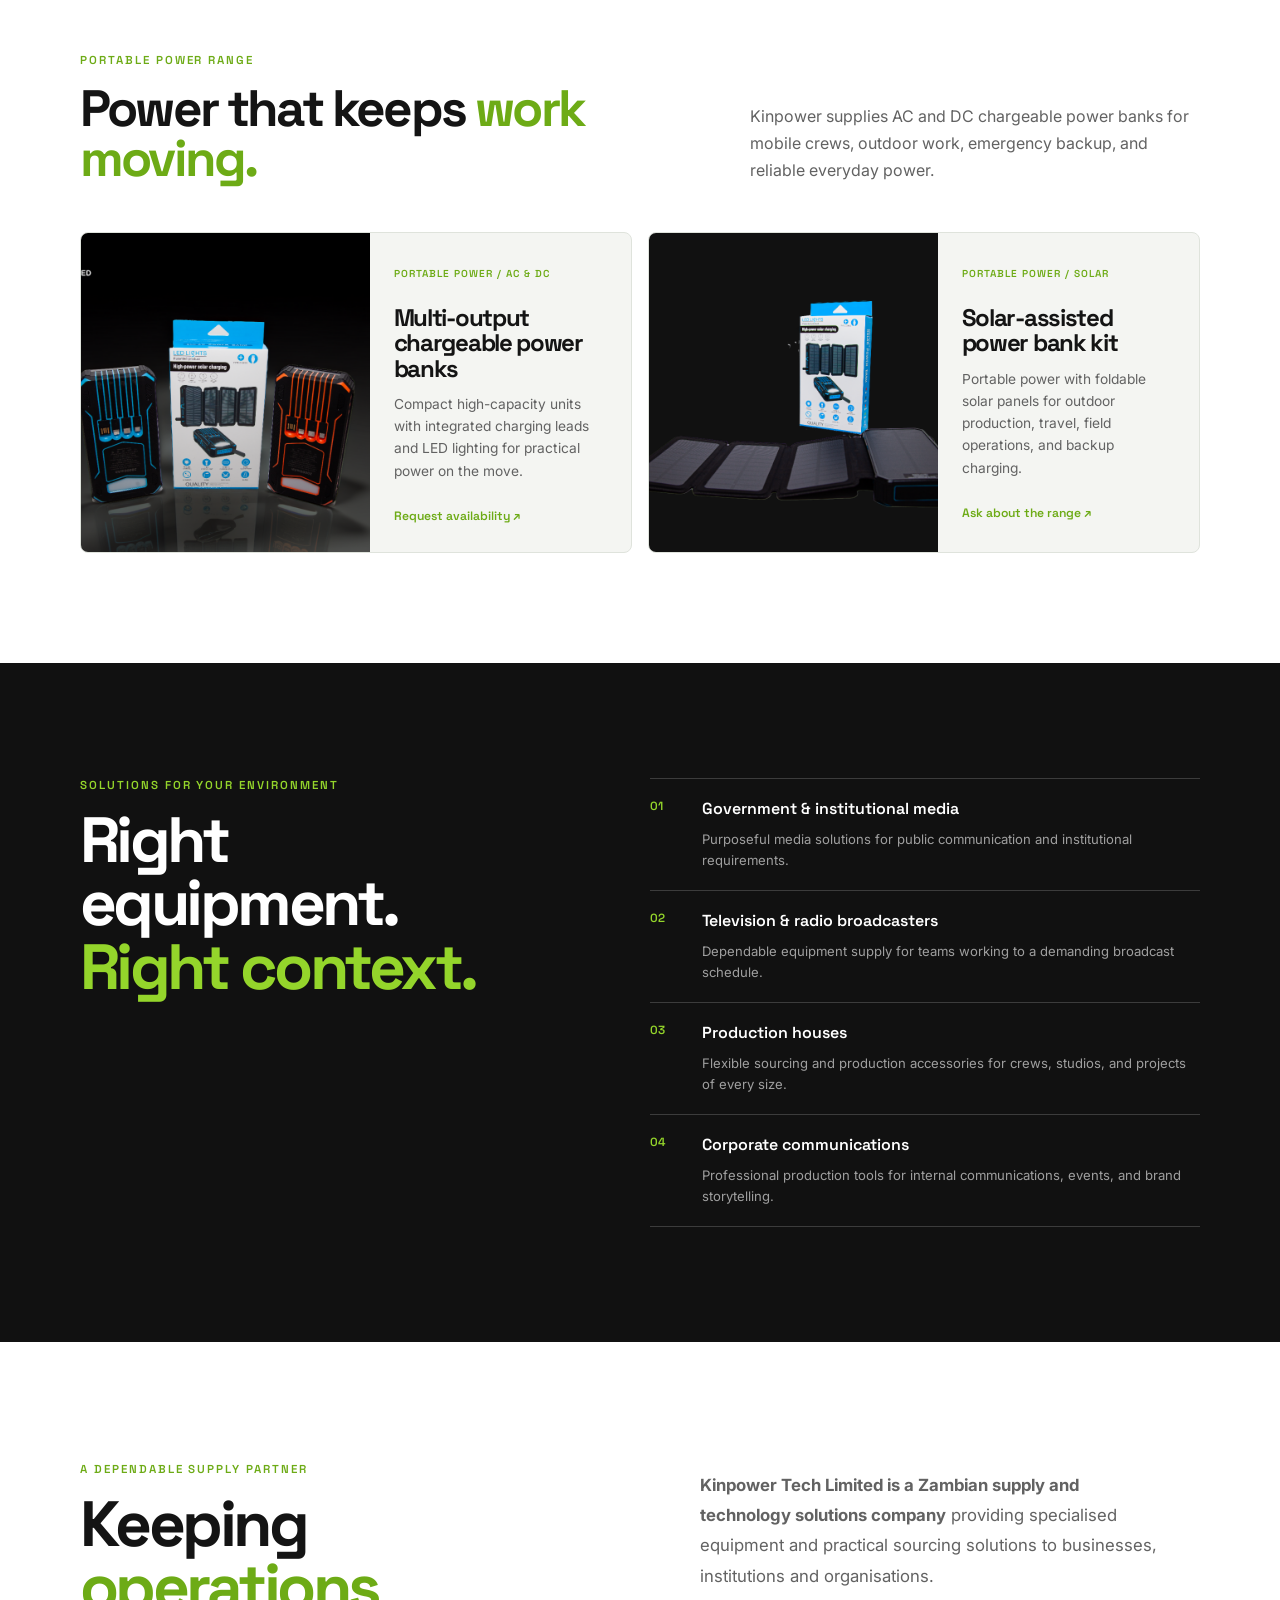
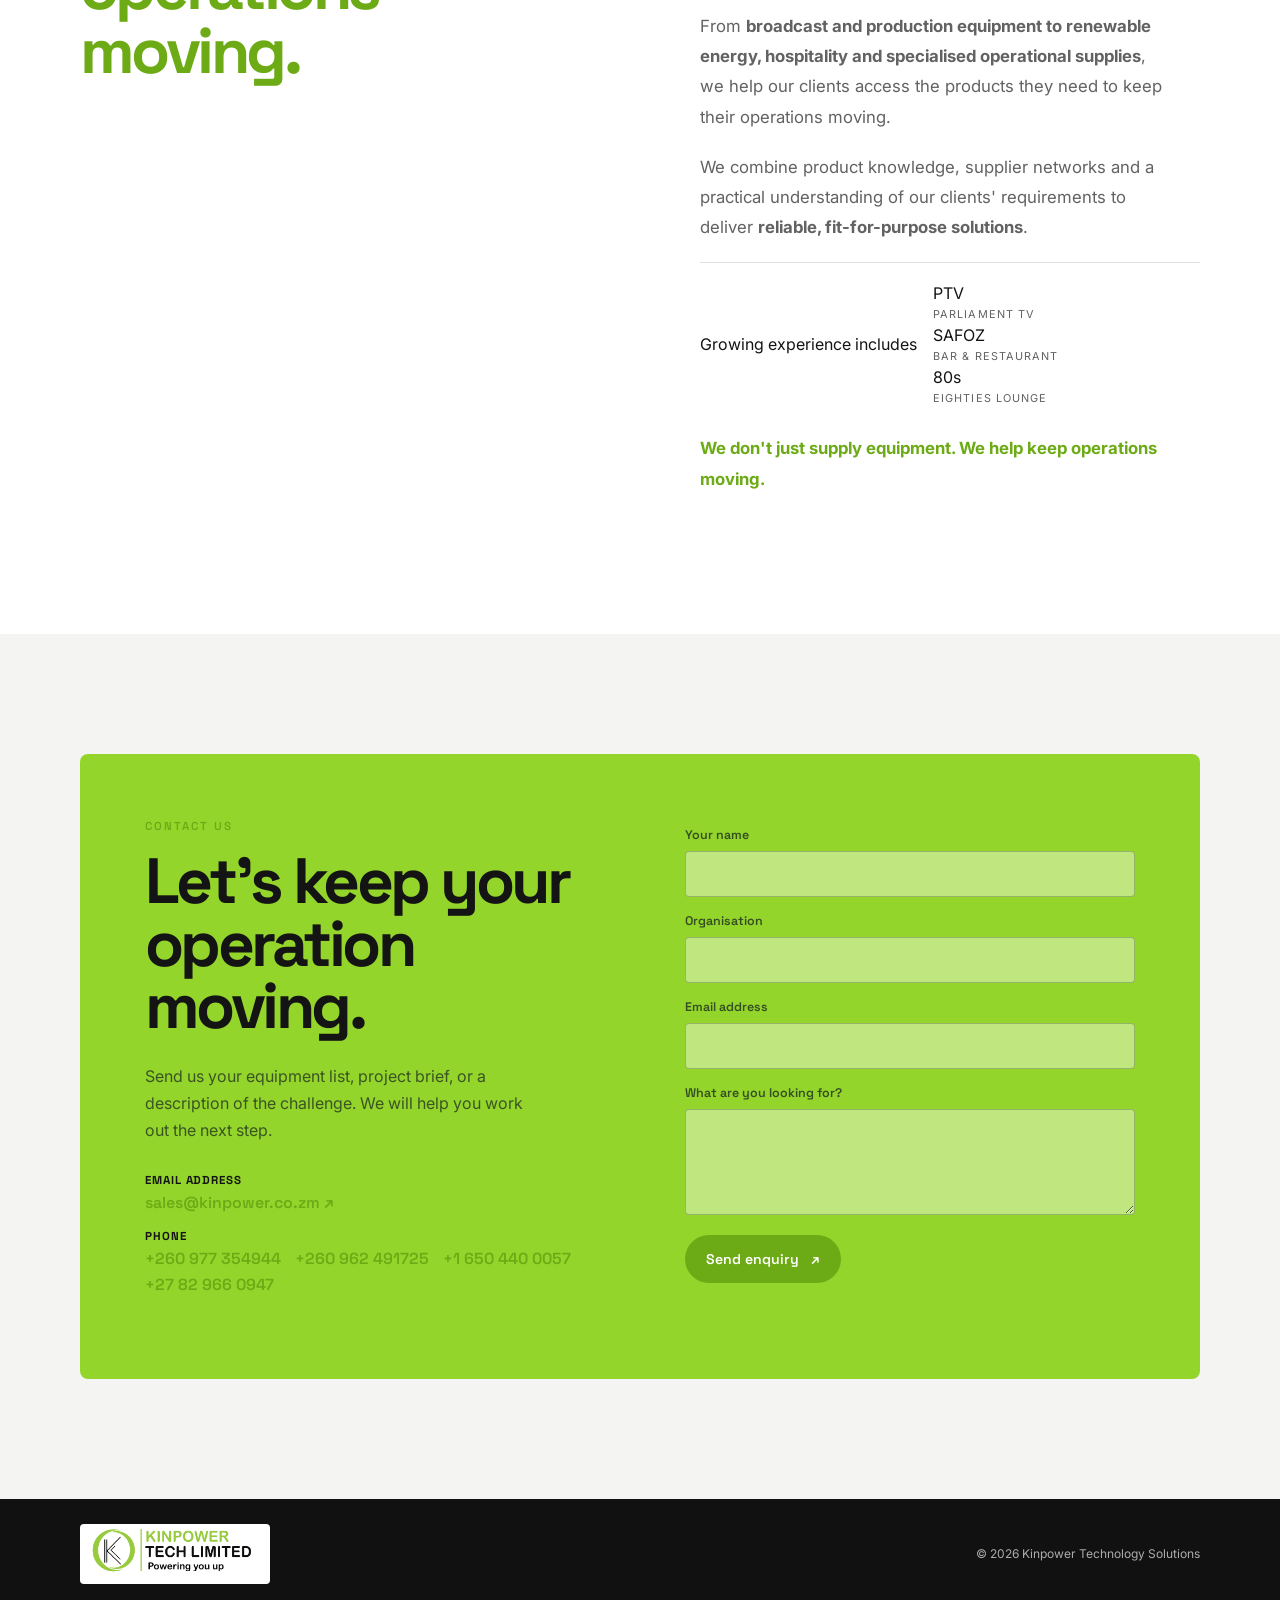
==== commit 1d925493: "Add client logo placeholders" ====
--- a/index.html
+++ b/index.html
@@ -214,8 +214,12 @@
           <p>From <strong>broadcast and production equipment to renewable energy, hospitality and specialised operational supplies</strong>, we help our clients access the products they need to keep their operations moving.</p>
           <p>We combine product knowledge, supplier networks and a practical understanding of our clients' requirements to deliver <strong>reliable, fit-for-purpose solutions</strong>.</p>
           <div class="proof-client">
-            <span class="proof-mark">K</span>
-            <div><small>Growing experience includes</small><strong>Parliament TV · Safoz Bar and Restaurant · Eighties Lounge</strong></div>
+            <p class="client-heading">Growing experience includes</p>
+            <div class="client-logo-grid">
+              <div class="client-logo-placeholder"><span>PTV</span><small>Parliament TV</small></div>
+              <div class="client-logo-placeholder"><span>SAFOZ</span><small>Bar &amp; Restaurant</small></div>
+              <div class="client-logo-placeholder"><span>80s</span><small>Eighties Lounge</small></div>
+            </div>
           </div>
           <p class="proof-tagline"><strong>We don't just supply equipment. We help keep operations moving.</strong></p>
         </div>
--- a/styles.css
+++ b/styles.css
@@ -38,6 +38,7 @@
 .text-link { color: var(--green-dark); font-family: "Space Grotesk", ui-sans-serif, sans-serif; font-size: .88rem; font-weight: 600; }
 .hero-visual { position: relative; min-height: 440px; overflow: hidden; border-radius: 22px; background: var(--navy); box-shadow: var(--shadow); }
 .hero-visual::before { position: absolute; inset: 0; opacity: .2; background-image: linear-gradient(rgba(148,213,43,.28) 1px, transparent 1px), linear-gradient(90deg, rgba(148,213,43,.28) 1px, transparent 1px); background-size: 48px 48px; content: ""; transform: perspective(500px) rotateX(55deg) translateY(100px) scale(1.5); }
+.power-hero { background: #111; }.power-hero::before { z-index: 1; opacity: .16; }.power-hero > img { display: block; width: 100%; height: 100%; min-height: 440px; object-fit: cover; }.power-hero-overlay { position: absolute; z-index: 1; inset: 0; background: linear-gradient(180deg, rgba(0,0,0,.28), transparent 45%, rgba(0,0,0,.55)); }
 .signal-ring { position: absolute; top: 50%; left: 50%; border: 1px solid rgba(148,213,43,.48); border-radius: 50%; transform: translate(-50%, -50%); }
 .ring-one { width: 210px; height: 210px; }.ring-two { width: 320px; height: 320px; opacity: .65; }.ring-three { width: 470px; height: 470px; opacity: .4; }
 .signal-core { position: absolute; top: 50%; left: 50%; width: 120px; height: 120px; border-radius: 50%; background: radial-gradient(circle at 35% 30%, #d8f6a0, #94d52b 60%, #6dab16); box-shadow: 0 0 100px rgba(148,213,43,.65); transform: translate(-50%, -50%); }
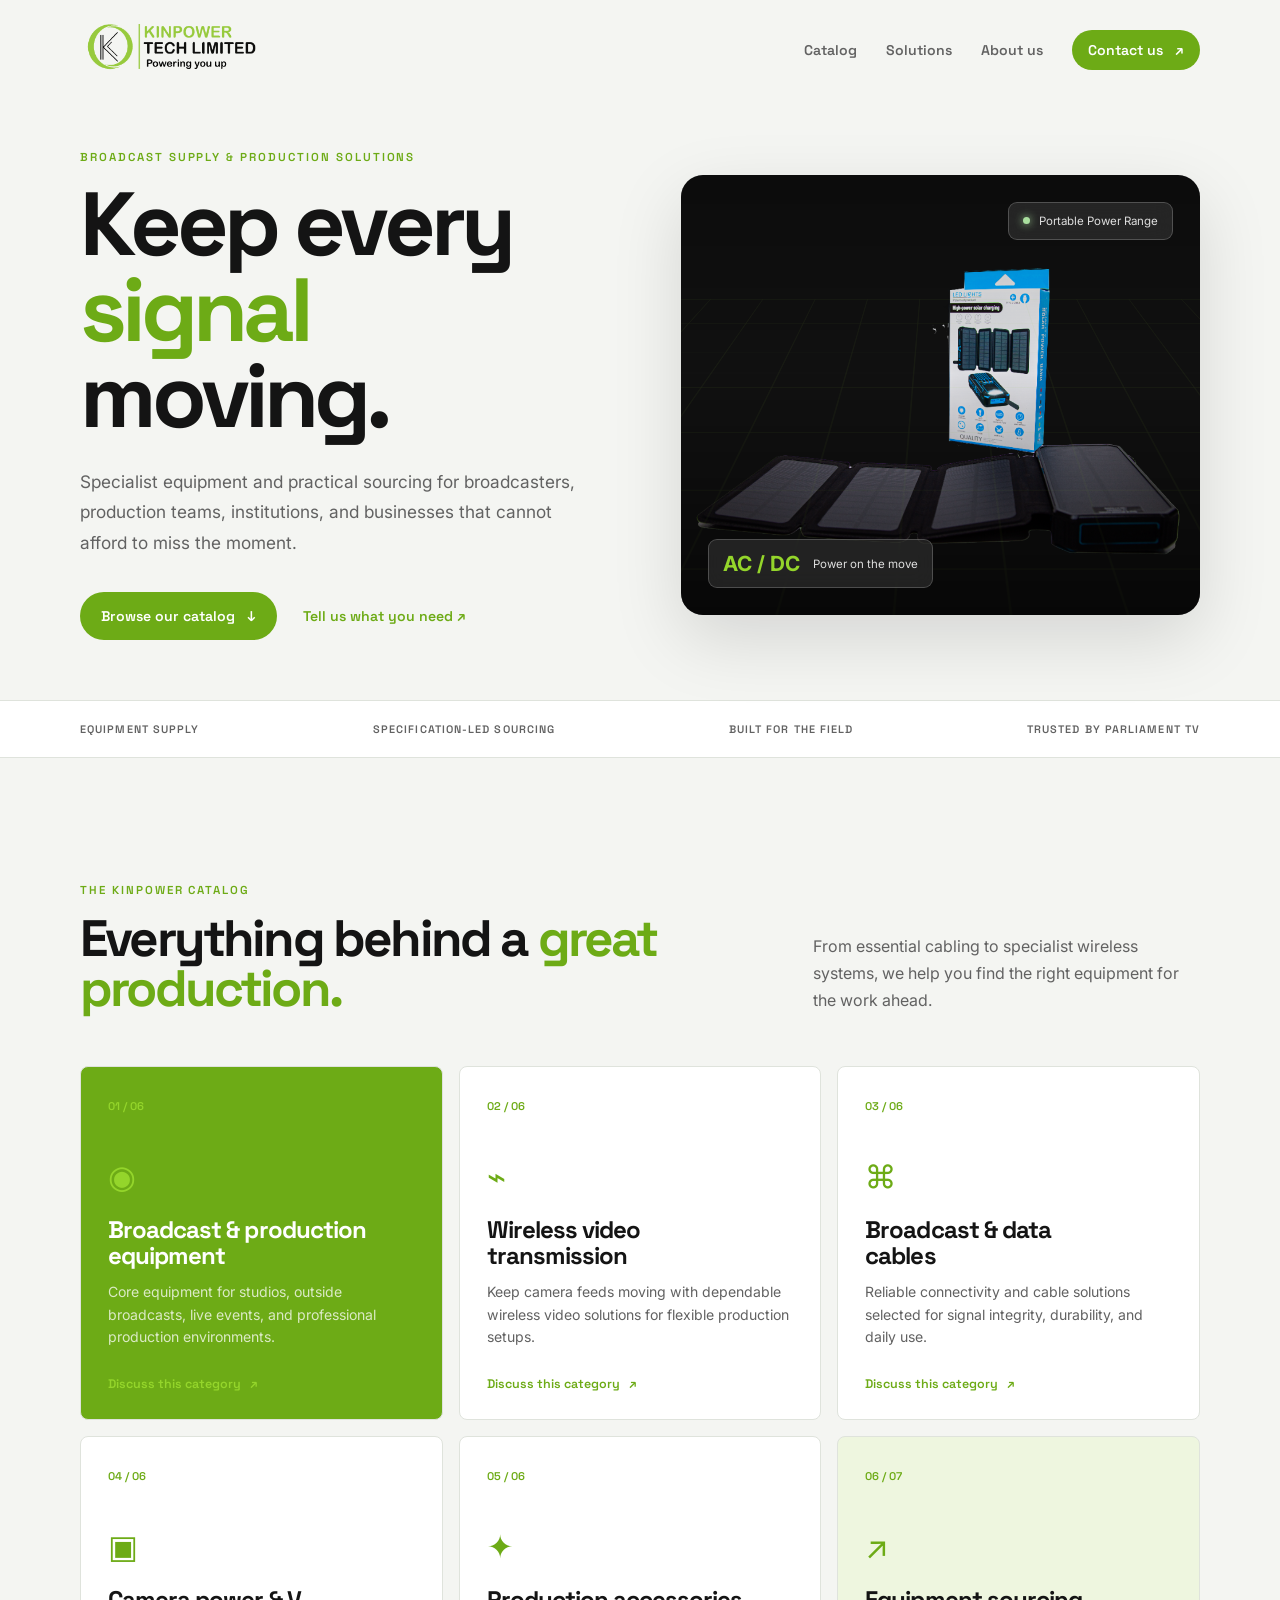
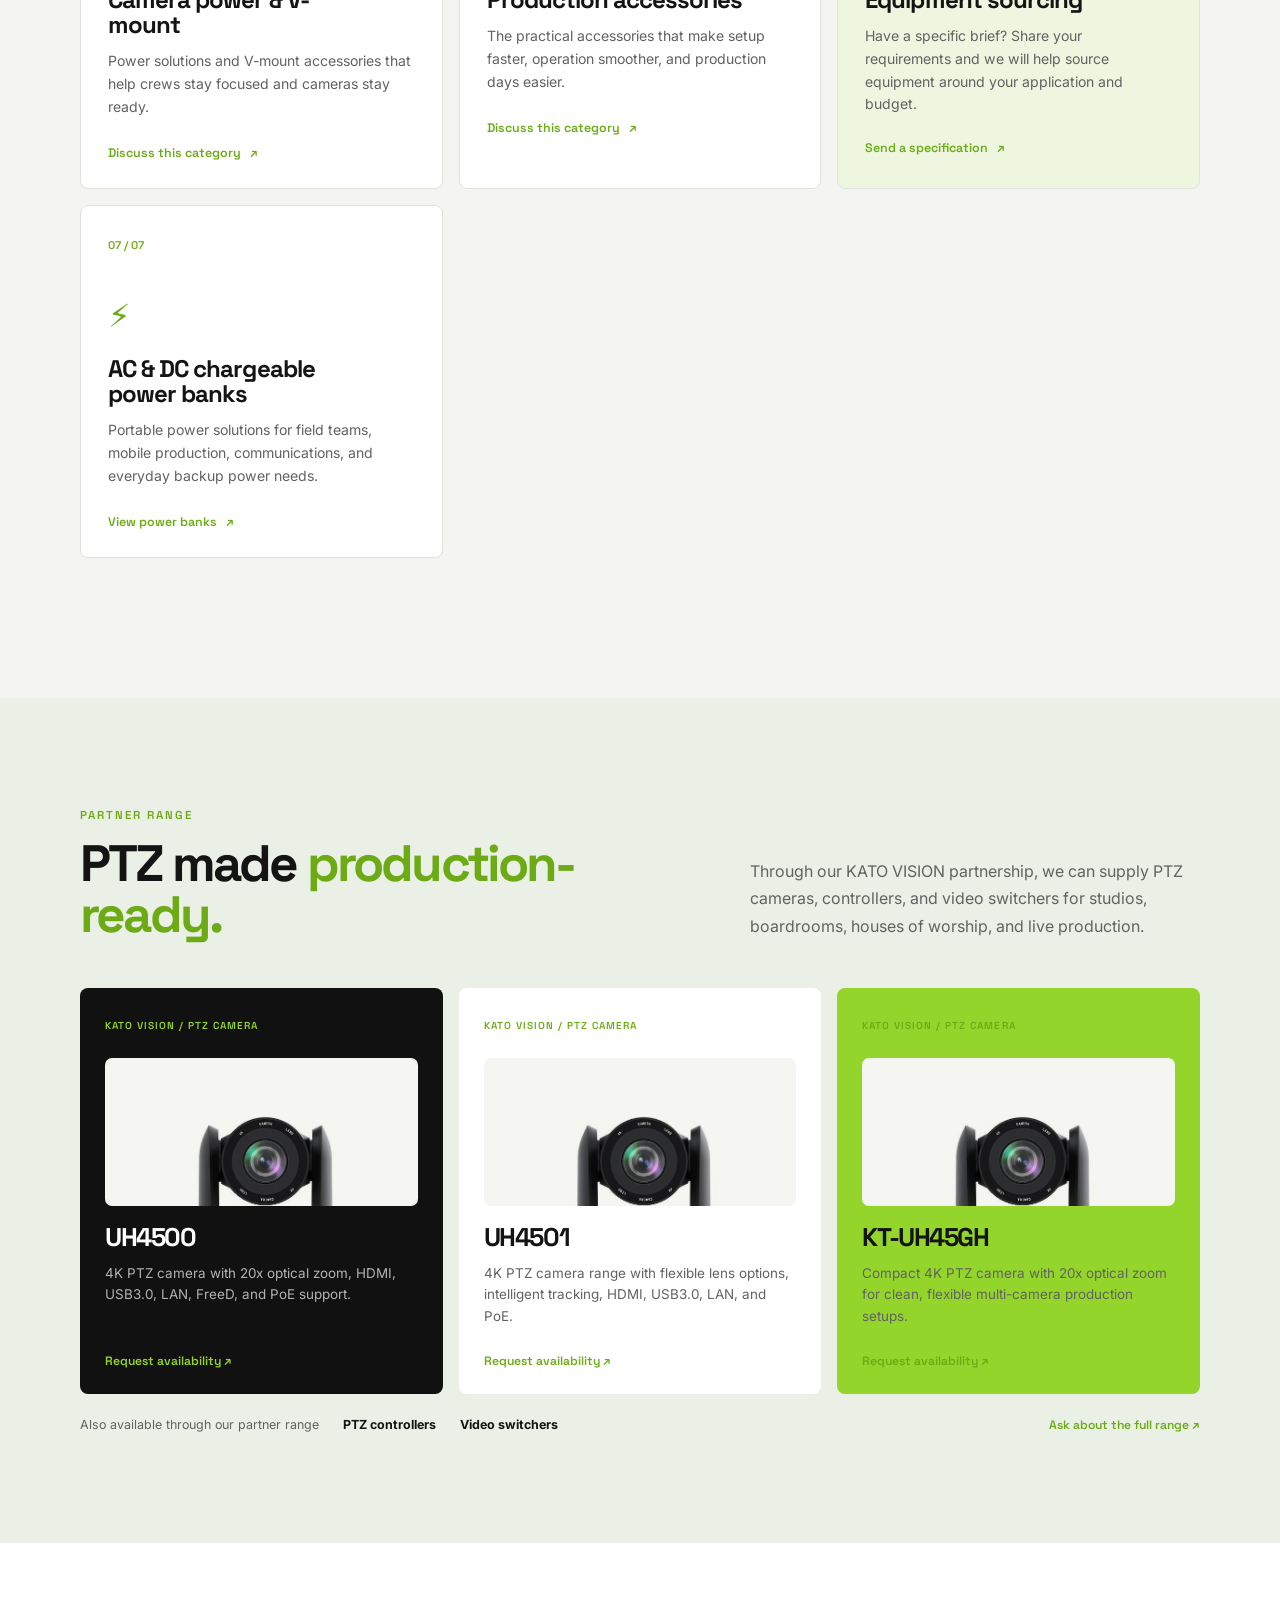
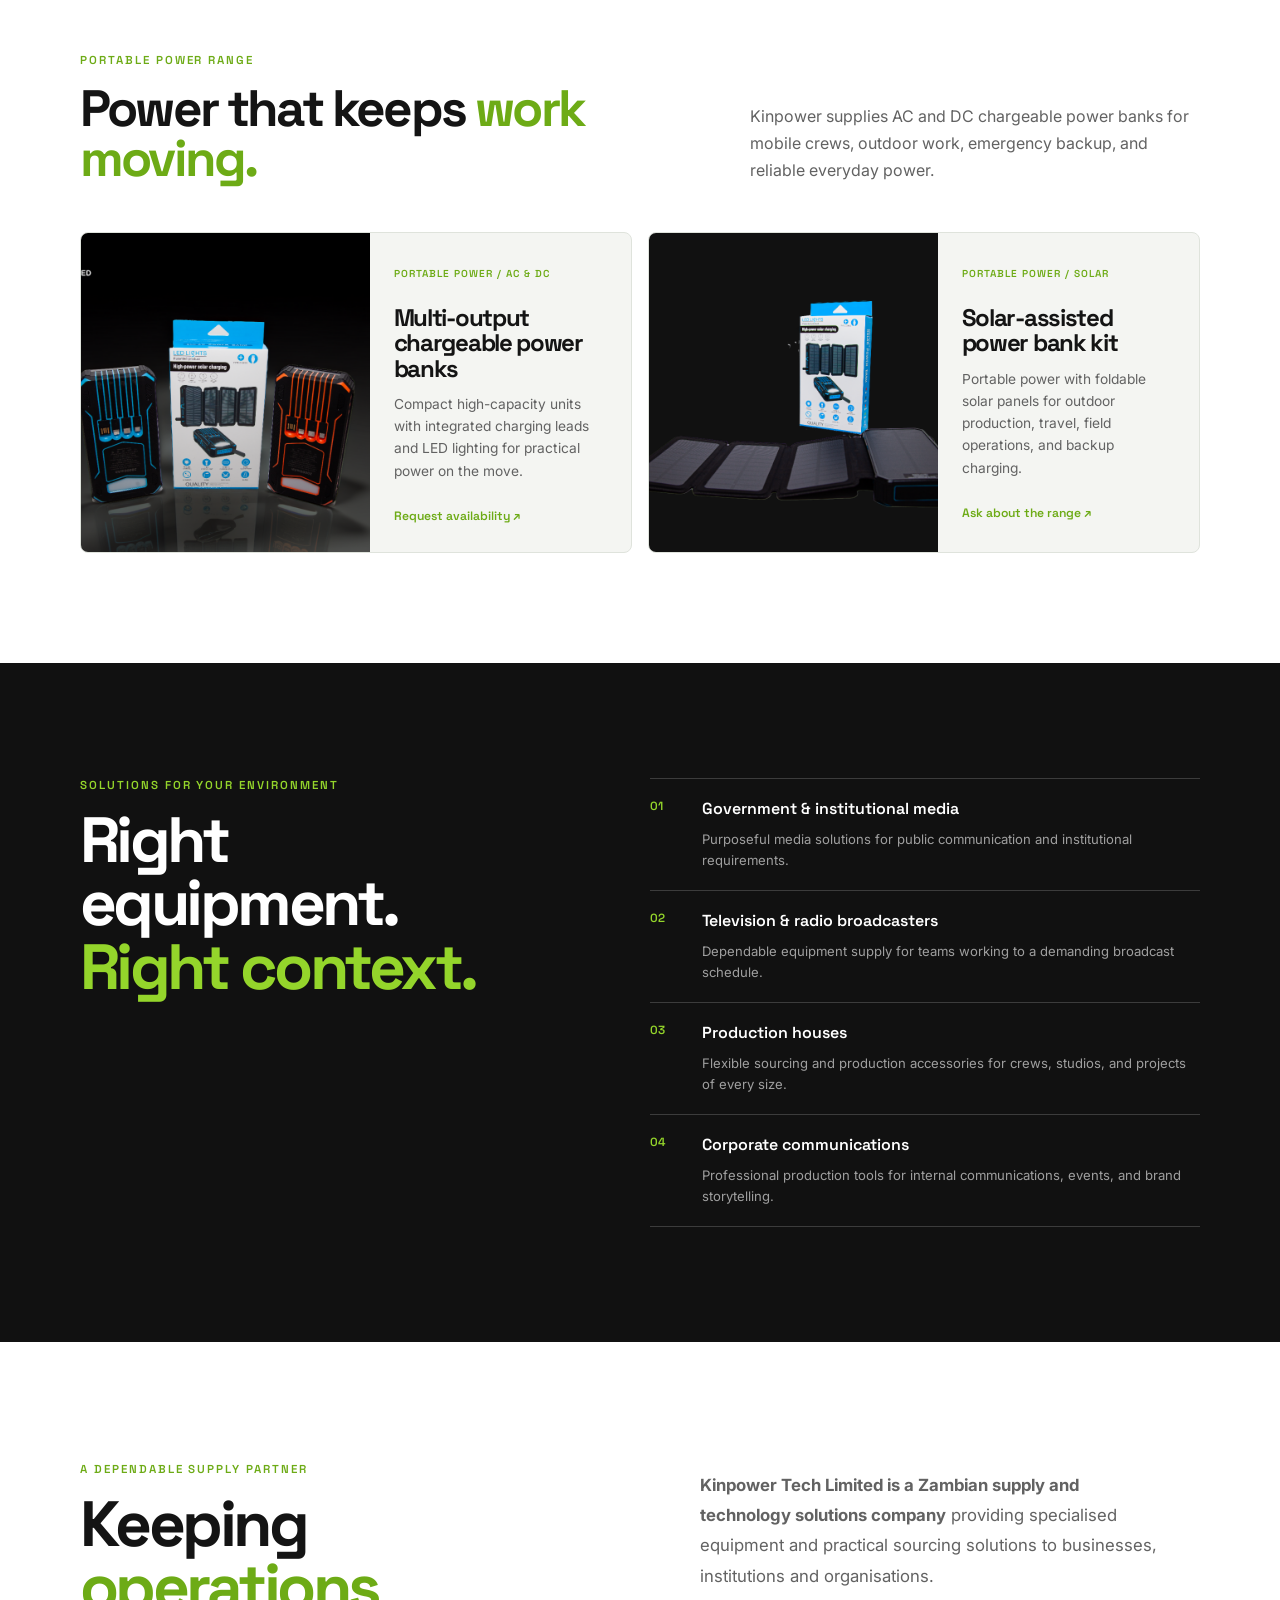
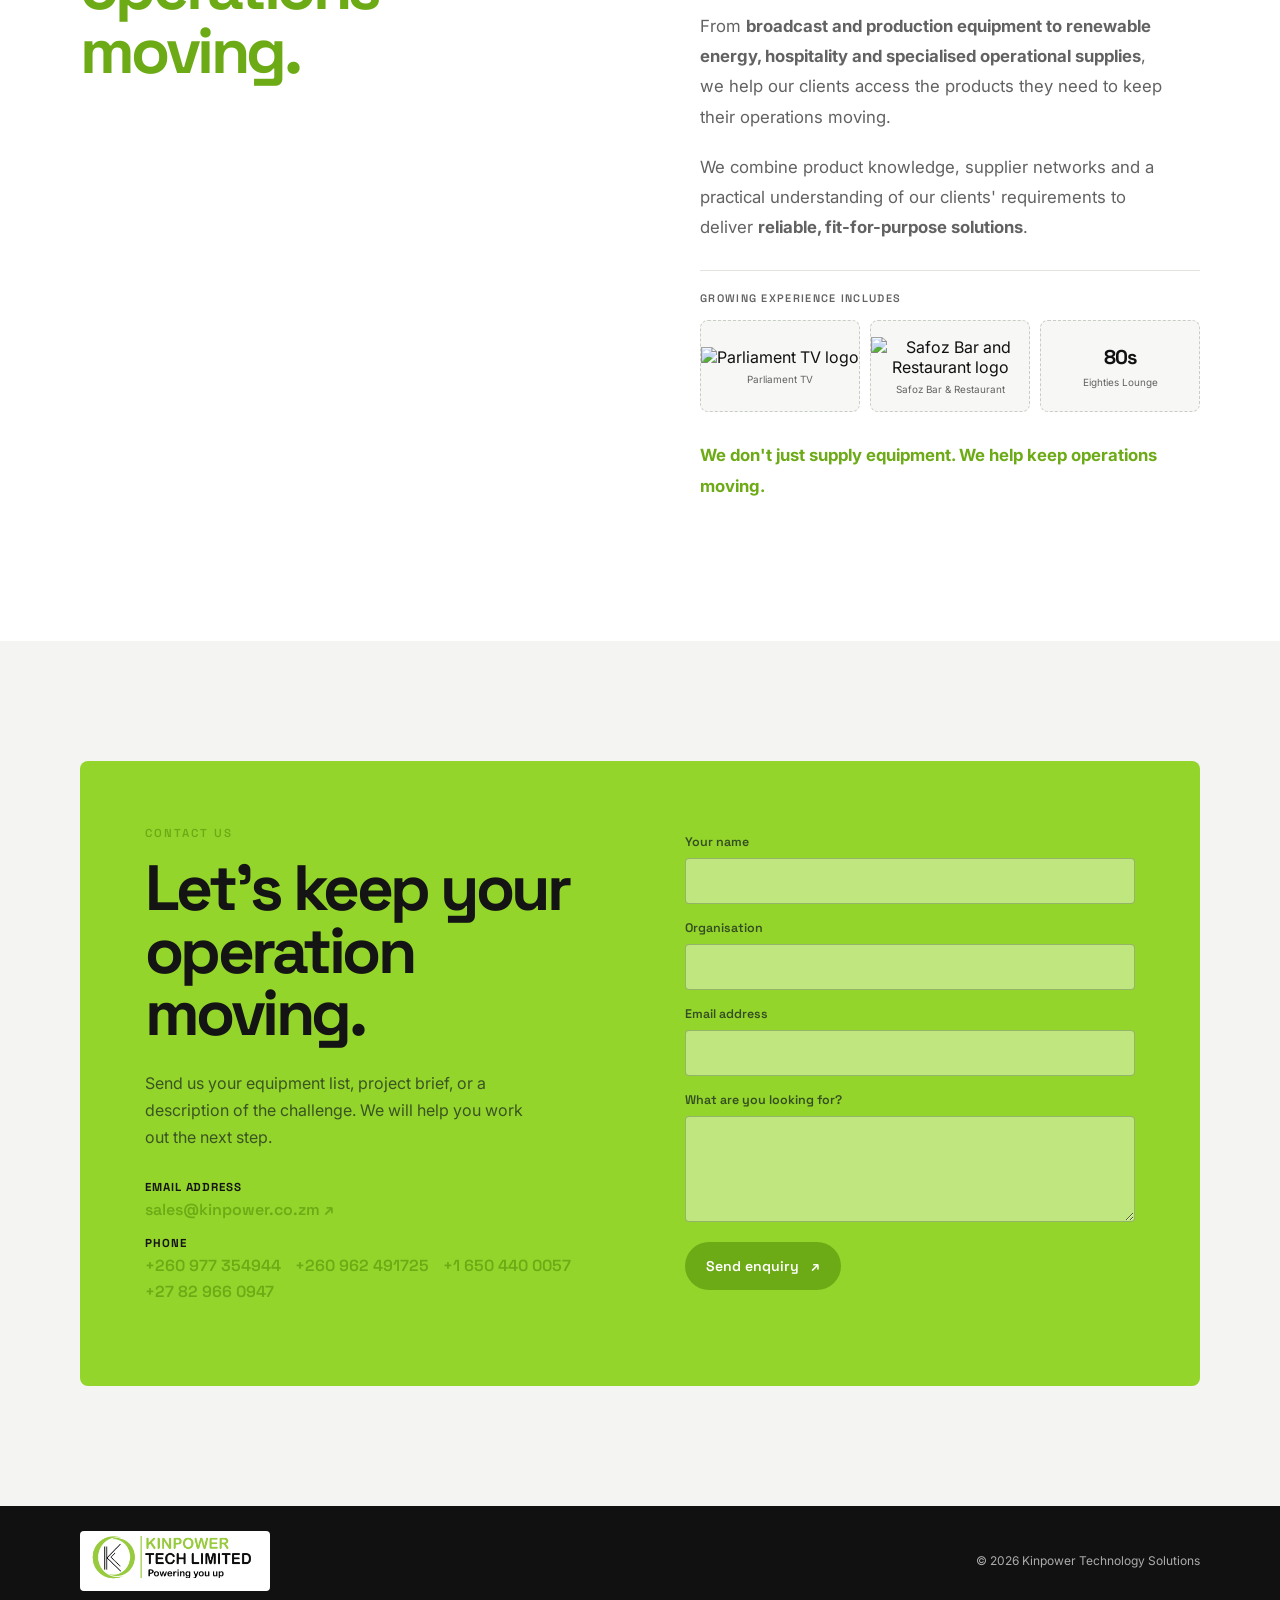
==== commit e7996d00: "Use supplied client logos" ====
--- a/index.html
+++ b/index.html
@@ -216,8 +216,8 @@
           <div class="proof-client">
             <p class="client-heading">Growing experience includes</p>
             <div class="client-logo-grid">
-              <div class="client-logo-placeholder"><span>PTV</span><small>Parliament TV</small></div>
-              <div class="client-logo-placeholder"><span>SAFOZ</span><small>Bar &amp; Restaurant</small></div>
+              <div class="client-logo-placeholder client-logo-image"><img src="assets/parliament-tv-logo.jpg" alt="Parliament TV logo"><small>Parliament TV</small></div>
+              <div class="client-logo-placeholder client-logo-image"><img src="assets/safoz-logo.jpg" alt="Safoz Bar and Restaurant logo"><small>Safoz Bar &amp; Restaurant</small></div>
               <div class="client-logo-placeholder"><span>80s</span><small>Eighties Lounge</small></div>
             </div>
           </div>
--- a/styles.css
+++ b/styles.css
@@ -57,8 +57,8 @@
 .partner-card h3 { margin-bottom: 10px; font-size: 1.6rem; }.partner-card p { min-height: 66px; margin: 0 0 20px; color: var(--muted); font-size: .84rem; line-height: 1.6; }.partner-card-dark p { color: rgba(255,255,255,.68); }.partner-card a, .partner-footer a { color: var(--green-dark); font-family: "Space Grotesk", ui-sans-serif, sans-serif; font-size: .76rem; font-weight: 600; }.partner-card-dark a { color: var(--green); }.partner-footer { display: flex; align-items: center; gap: 24px; padding-top: 23px; color: var(--muted); font-size: .78rem; }.partner-footer strong { color: var(--ink); }.partner-footer a { margin-left: auto; }
 .power-section { padding: 110px 0; background: var(--white); }.power-grid { display: grid; grid-template-columns: repeat(2, 1fr); gap: 16px; }.power-card { display: grid; grid-template-columns: 1.05fr .95fr; overflow: hidden; border: 1px solid var(--line); border-radius: 8px; background: var(--paper); }.power-image { min-height: 285px; background: #111; }.power-image img { display: block; width: 100%; height: 100%; object-fit: cover; }.power-card-copy { padding: 28px 24px; }.power-card h3 { margin: 24px 0 12px; font-size: 1.5rem; line-height: 1.05; }.power-card p { margin: 0 0 22px; color: var(--muted); font-size: .86rem; line-height: 1.62; }.power-card a { color: var(--green-dark); font-family: "Space Grotesk", ui-sans-serif, sans-serif; font-size: .76rem; font-weight: 600; }
 .solutions-section { padding: 115px 0; color: var(--white); background: var(--navy); }.solutions-layout { display: grid; grid-template-columns: .9fr 1.1fr; gap: 120px; }.solutions-section .eyebrow { color: var(--green); }.solutions-section h2 { font-size: clamp(2.7rem, 5vw, 4.6rem); line-height: .99; }.solutions-section h2 em { color: var(--green); }.audience-list { display: grid; gap: 0; border-top: 1px solid rgba(255,255,255,.18); }.audience-item { display: grid; grid-template-columns: 35px 1fr; gap: 10px 17px; padding: 19px 0; border-bottom: 1px solid rgba(255,255,255,.18); }.audience-item > span { color: var(--green); font-family: "Space Grotesk", ui-sans-serif, sans-serif; font-size: .74rem; font-weight: 600; }.audience-item strong { font-family: "Space Grotesk", ui-sans-serif, sans-serif; font-size: 1rem; font-weight: 600; }.audience-item p { grid-column: 2; margin: 0; color: rgba(255,255,255,.6); font-size: .82rem; line-height: 1.6; }
-.proof-section { padding: 120px 0; background: var(--white); }.proof-layout { display: grid; grid-template-columns: 1fr 1fr; gap: 120px; }.proof-section .eyebrow { color: var(--green-dark); }.proof-section h2 { font-size: clamp(2.7rem, 5vw, 4.6rem); line-height: .99; }.proof-copy > p { max-width: 470px; margin: 0 0 20px; color: var(--muted); font-size: 1.05rem; line-height: 1.8; }.proof-copy > p:first-child { margin-top: 8px; }.proof-client { display: flex; align-items: center; gap: 16px; border-top: 1px solid var(--line); padding-top: 20px; }.proof-mark { display: grid; width: 53px; height: 53px; flex: 0 0 auto; place-items: center; border-radius: 50%; color: var(--white); background: var(--navy); font-size: .73rem; font-weight: 800; }.proof-client div { display: grid; gap: 4px; }.proof-client small { color: var(--muted); font-size: .68rem; text-transform: uppercase; letter-spacing: .1em; }.proof-client strong { color: var(--green-dark); }.proof-tagline { margin-top: 28px !important; color: var(--green-dark) !important; }
+.proof-section { padding: 120px 0; background: var(--white); }.proof-layout { display: grid; grid-template-columns: 1fr 1fr; gap: 120px; }.proof-section .eyebrow { color: var(--green-dark); }.proof-section h2 { font-size: clamp(2.7rem, 5vw, 4.6rem); line-height: .99; }.proof-copy > p { max-width: 470px; margin: 0 0 20px; color: var(--muted); font-size: 1.05rem; line-height: 1.8; }.proof-copy > p:first-child { margin-top: 8px; }.proof-client { margin-top: 28px; border-top: 1px solid var(--line); padding-top: 20px; }.client-heading { margin: 0 0 15px; color: var(--muted); font-family: "Space Grotesk", ui-sans-serif, sans-serif; font-size: .68rem; font-weight: 600; letter-spacing: .12em; text-transform: uppercase; }.client-logo-grid { display: grid; grid-template-columns: repeat(3, 1fr); gap: 10px; }.client-logo-placeholder { display: grid; min-height: 92px; align-content: center; justify-items: center; gap: 7px; border: 1px dashed #c8cec5; border-radius: 8px; color: var(--navy); background: #f7f8f5; text-align: center; }.client-logo-placeholder span { font-family: "Space Grotesk", ui-sans-serif, sans-serif; font-size: 1.25rem; font-weight: 700; letter-spacing: -.04em; }.client-logo-placeholder small { color: var(--muted); font-size: .62rem; line-height: 1.2; }.proof-tagline { margin-top: 28px !important; color: var(--green-dark) !important; }
 .contact-section { padding-top: 120px; padding-bottom: 120px; }.contact-panel { display: grid; grid-template-columns: 1fr 1fr; gap: 90px; padding: 65px; border-radius: 8px; background: var(--green); }.contact-copy h2 { max-width: 450px; font-size: clamp(2.5rem, 5vw, 4.5rem); line-height: .98; }.contact-copy > p:not(.eyebrow) { max-width: 390px; margin: 25px 0; color: rgba(23,35,31,.72); line-height: 1.7; }.contact-details { display: grid; gap: 16px; margin-top: 28px; }.contact-note { display: grid; gap: 5px; margin: 0 !important; }.contact-note strong { font-family: "Space Grotesk", ui-sans-serif, sans-serif; font-size: .72rem; letter-spacing: .08em; text-transform: uppercase; }.contact-note a { color: var(--green-dark); font-family: "Space Grotesk", ui-sans-serif, sans-serif; font-weight: 600; }.phone-list { display: flex; flex-wrap: wrap; gap: 5px 14px; }.phone-list a { white-space: nowrap; }.contact-form { display: grid; gap: 8px; }.contact-form label { margin-top: 8px; color: rgba(23,35,31,.76); font-family: "Space Grotesk", ui-sans-serif, sans-serif; font-size: .78rem; font-weight: 600; }.contact-form input, .contact-form textarea { width: 100%; border: 1px solid rgba(23,35,31,.25); border-radius: 4px; padding: 12px; color: var(--ink); background: rgba(255,255,255,.4); font: inherit; outline: none; }.contact-form input:focus, .contact-form textarea:focus { border-color: var(--green-dark); }.button-light { justify-self: start; margin-top: 12px; color: var(--white); background: var(--green-dark); }.form-status { min-height: 20px; margin: 3px 0 0; color: var(--green-dark); font-size: .8rem; font-weight: 700; }
 .footer { padding: 25px 0; color: rgba(255,255,255,.65); background: var(--navy); }.footer-inner { display: flex; align-items: center; justify-content: space-between; }.footer .brand-logo { width: 190px; padding: 5px; border-radius: 4px; background: var(--white); }.footer p { margin: 0; font-size: .75rem; }
 @media (max-width: 850px) { .hero, .solutions-layout, .proof-layout, .contact-panel { grid-template-columns: 1fr; }.hero { padding-top: 140px; }.hero-visual { min-height: 360px; }.section-heading, .partner-heading { grid-template-columns: 1fr; gap: 18px; }.catalog-grid, .partner-grid, .power-grid { grid-template-columns: repeat(2, 1fr); }.power-card { grid-template-columns: 1fr; }.contact-panel { gap: 45px; padding: 38px 28px; } }
-@media (max-width: 600px) { .container { width: min(100% - 32px, 1120px); }.menu-toggle { display: block; }.nav-links { position: absolute; top: 72px; right: 16px; display: none; flex-direction: column; align-items: stretch; gap: 0; padding: 10px; border: 1px solid var(--line); border-radius: 10px; background: var(--white); box-shadow: var(--shadow); }.nav-links.is-open { display: flex; }.nav-links a { padding: 12px 14px; }.trust-inner { flex-wrap: wrap; }.hero-actions { align-items: flex-start; flex-direction: column; gap: 20px; }.catalog-grid, .partner-grid { grid-template-columns: 1fr; }.partner-footer { align-items: flex-start; flex-direction: column; gap: 12px; }.partner-footer a { margin-left: 0; }.footer-inner { align-items: flex-start; flex-direction: column; gap: 14px; } }
+@media (max-width: 600px) { .container { width: min(100% - 32px, 1120px); }.menu-toggle { display: block; }.nav-links { position: absolute; top: 72px; right: 16px; display: none; flex-direction: column; align-items: stretch; gap: 0; padding: 10px; border: 1px solid var(--line); border-radius: 10px; background: var(--white); box-shadow: var(--shadow); }.nav-links.is-open { display: flex; }.nav-links a { padding: 12px 14px; }.trust-inner { flex-wrap: wrap; }.hero-actions { align-items: flex-start; flex-direction: column; gap: 20px; }.catalog-grid, .partner-grid, .client-logo-grid { grid-template-columns: 1fr; }.partner-footer { align-items: flex-start; flex-direction: column; gap: 12px; }.partner-footer a { margin-left: 0; }.footer-inner { align-items: flex-start; flex-direction: column; gap: 14px; } }
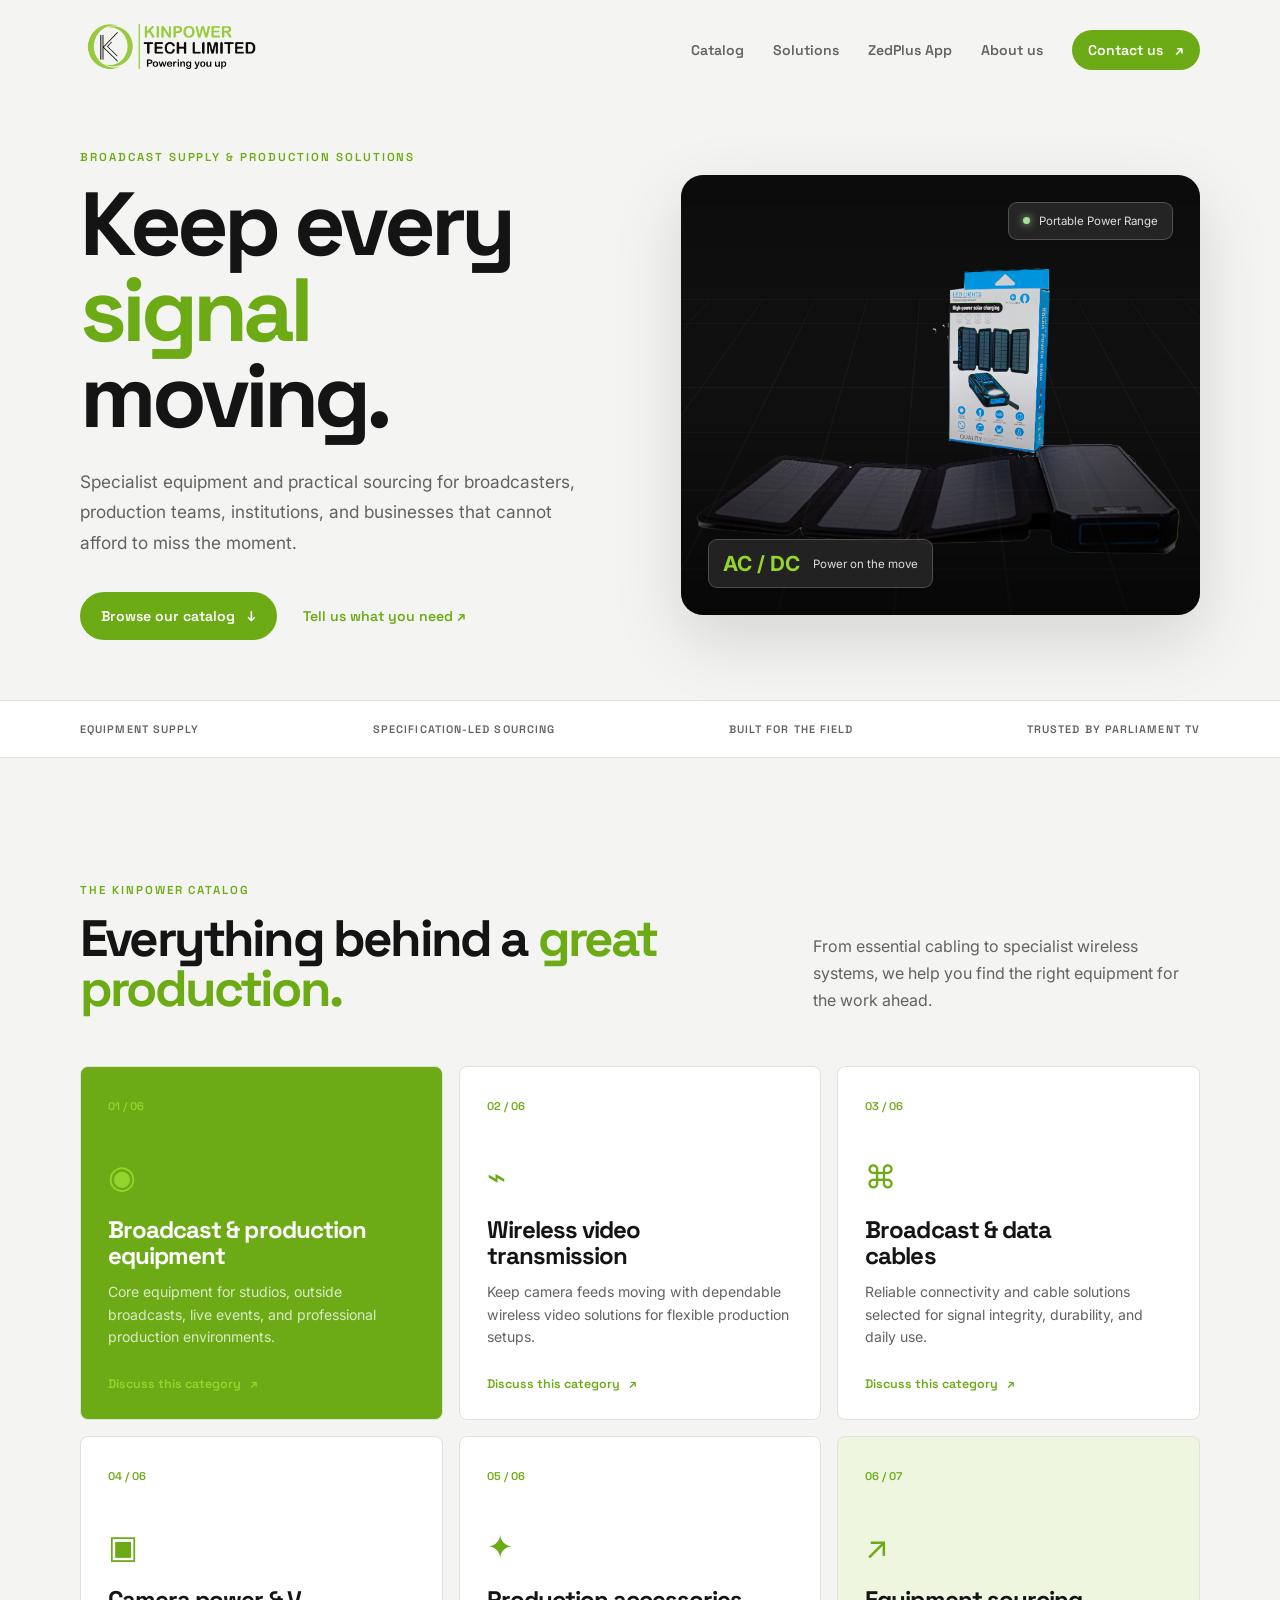
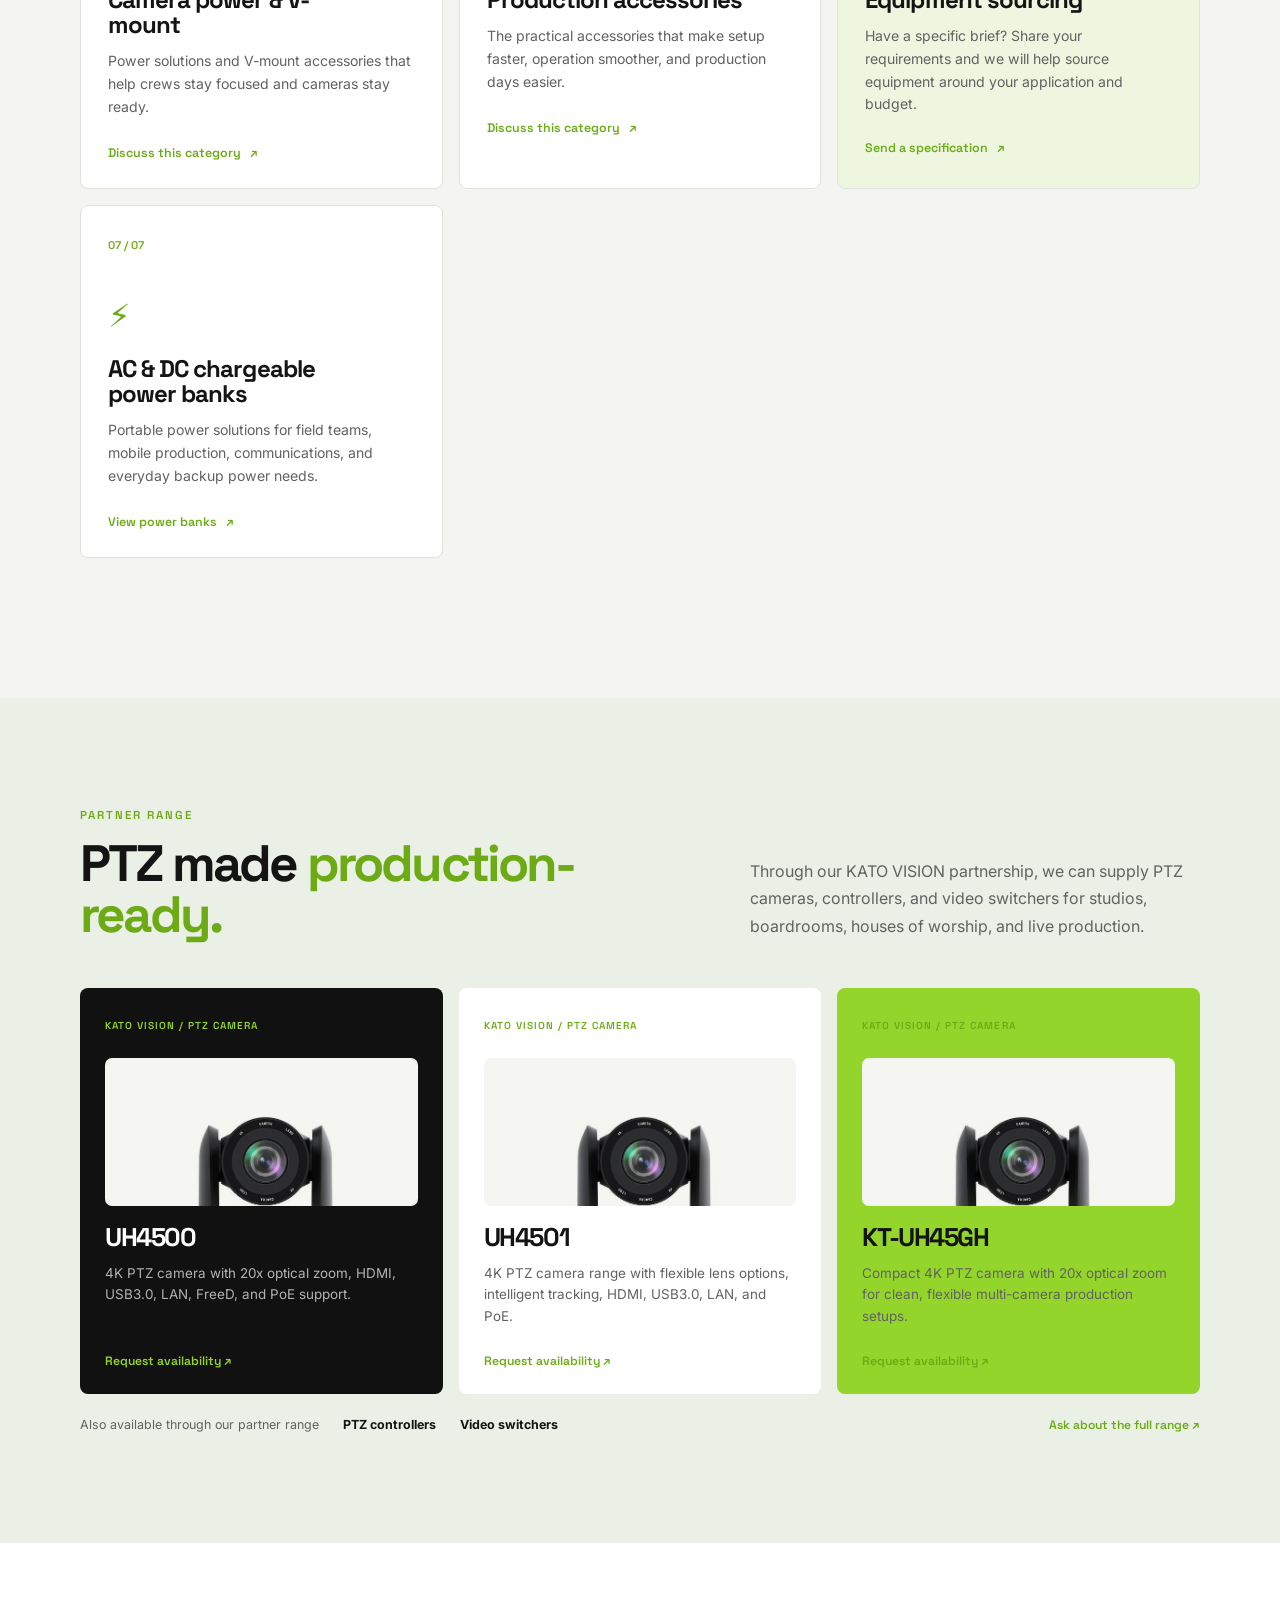
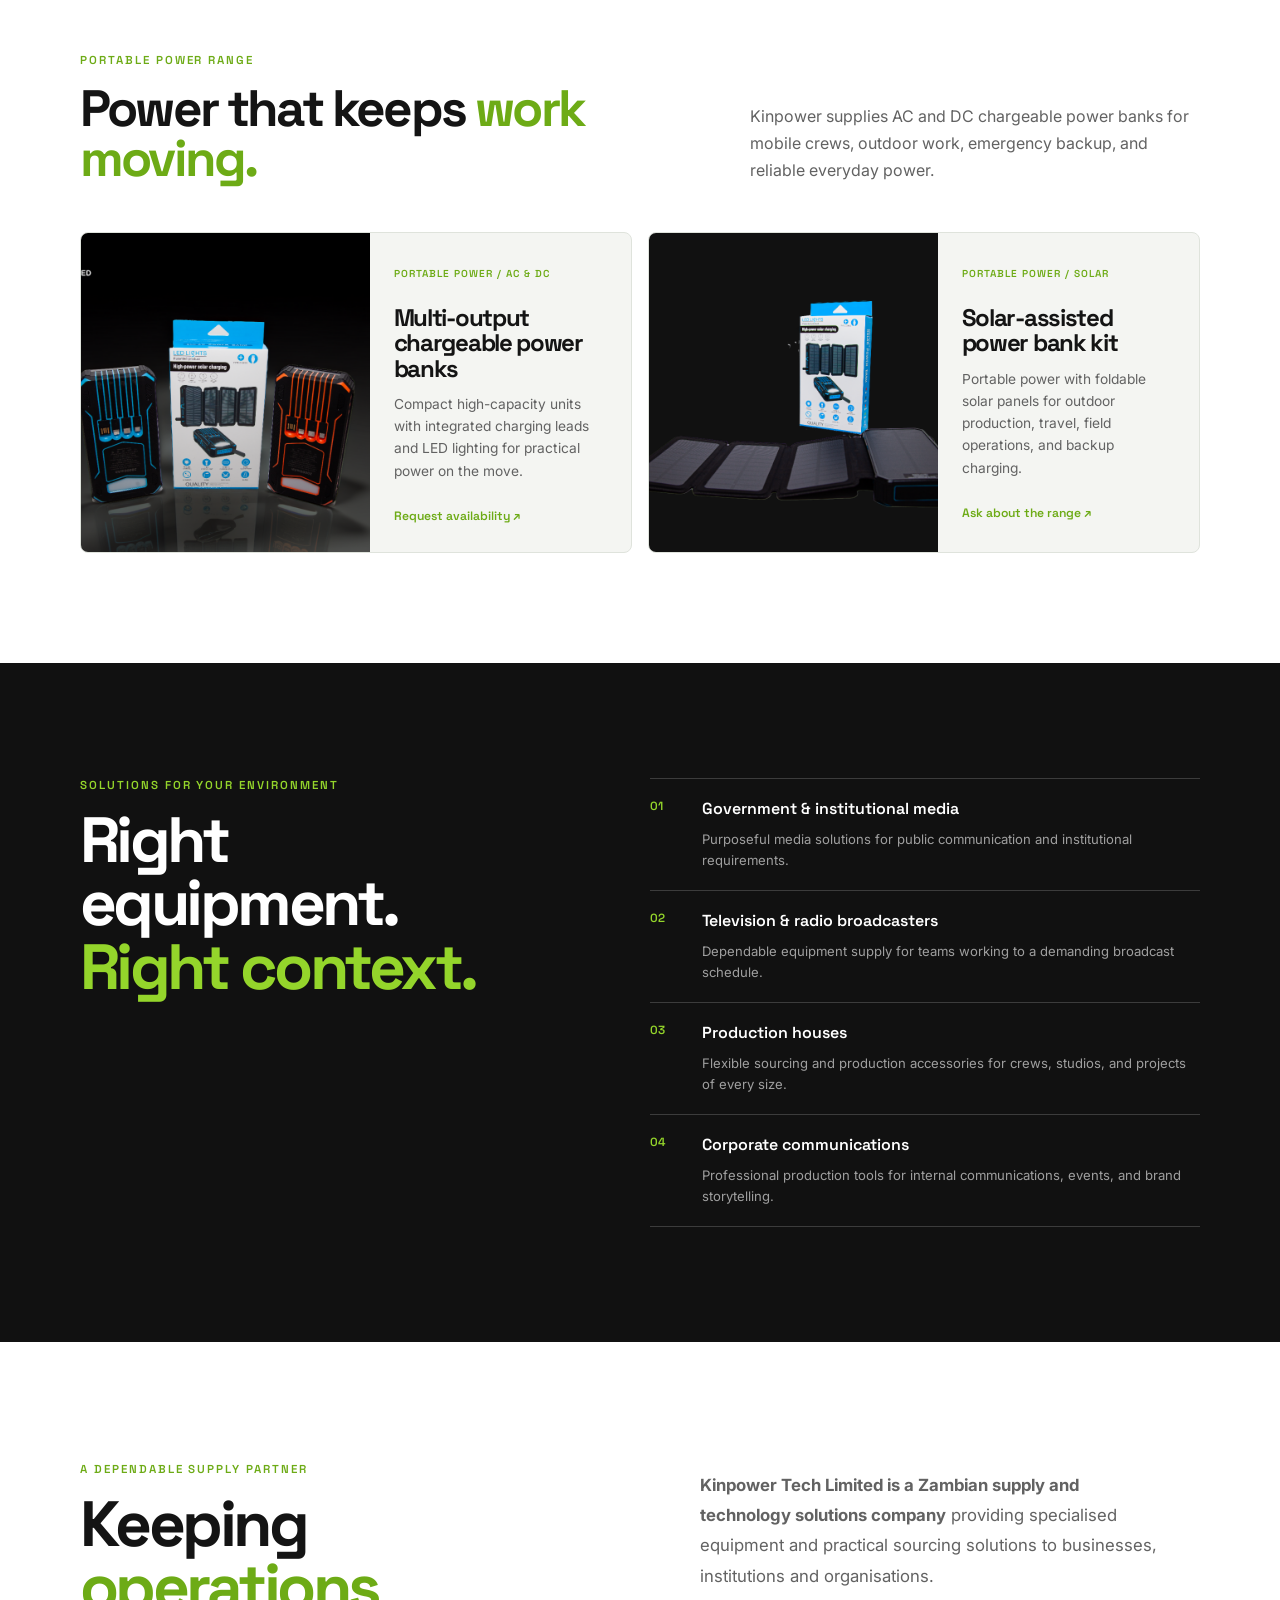
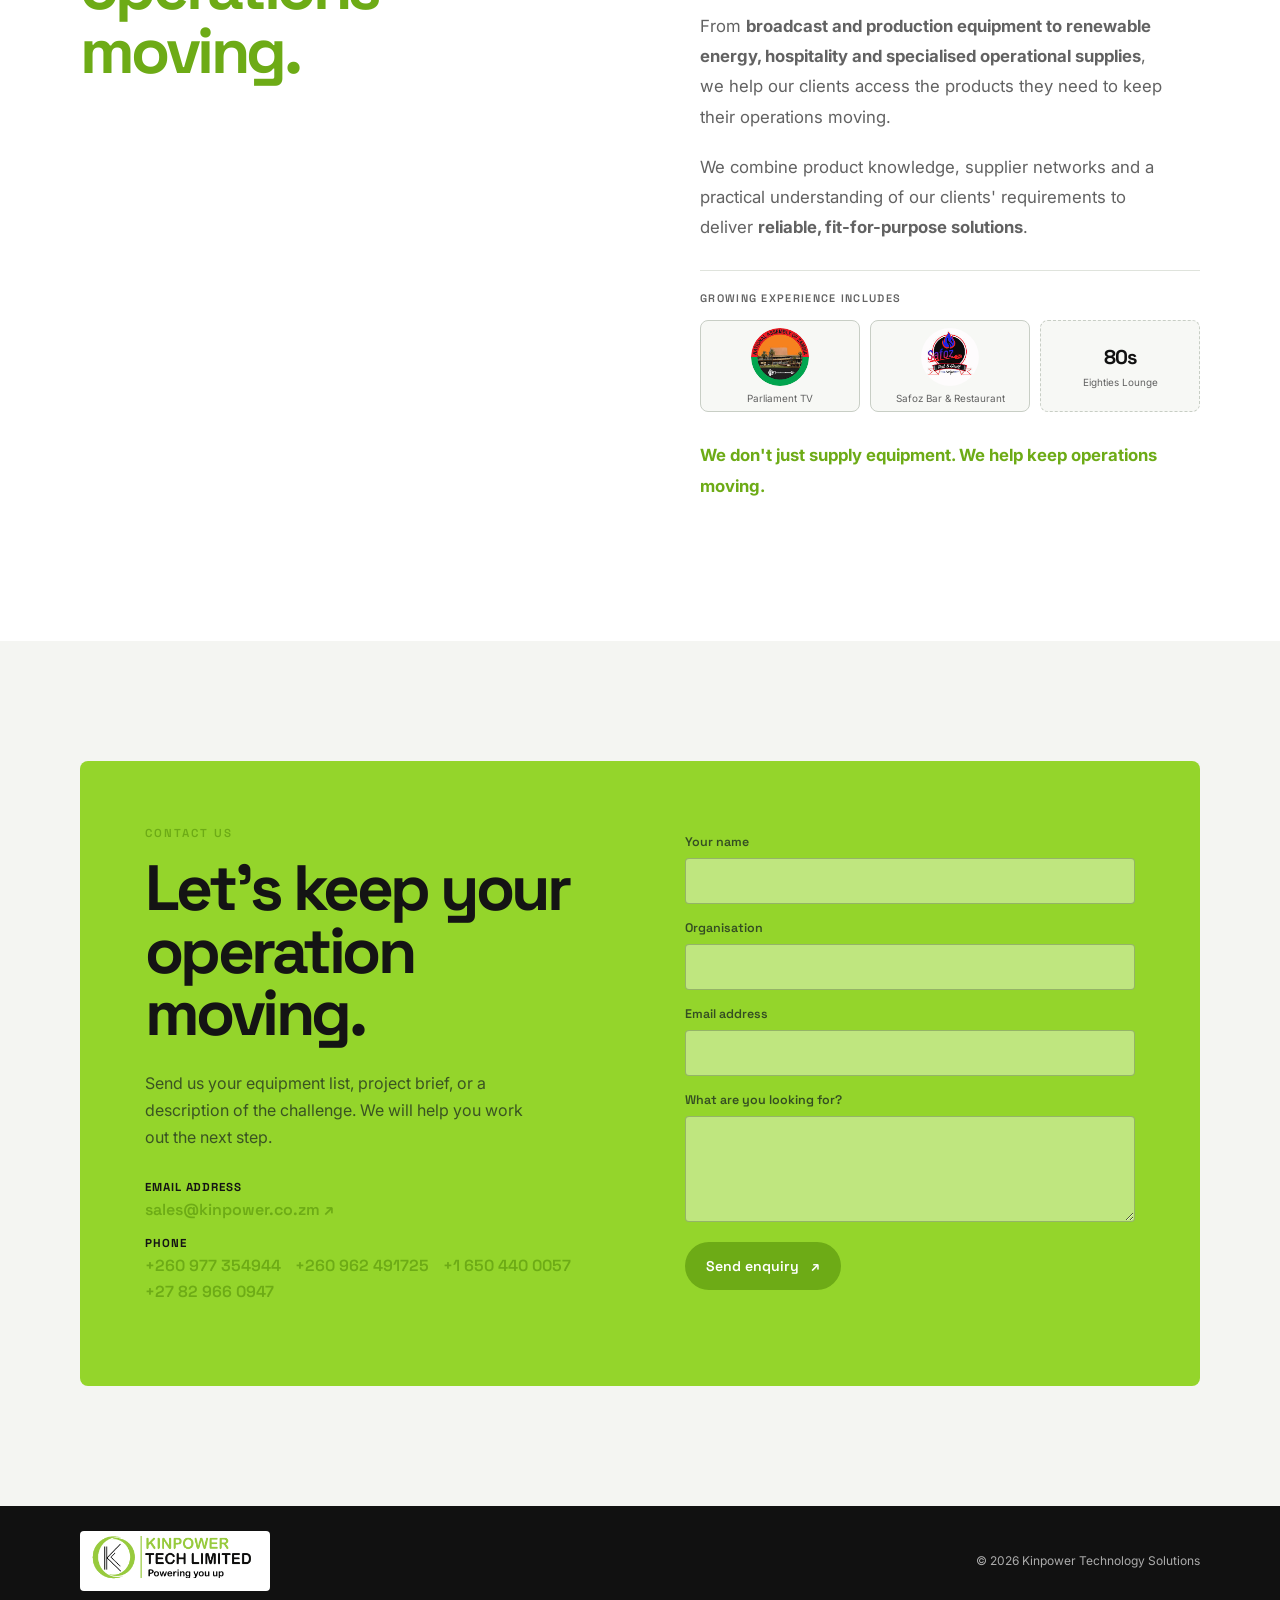
==== commit 55954a3d: "Add dedicated ZedPlus app page" ====
--- a/index.html
+++ b/index.html
@@ -20,6 +20,7 @@
       <div class="nav-links" id="site-menu">
         <a href="#catalog">Catalog</a>
         <a href="#solutions">Solutions</a>
+        <a href="zedplus.html">ZedPlus App</a>
         <a href="#about">About us</a>
         <a href="#contact" class="nav-cta">Contact us <span aria-hidden="true">↗</span></a>
       </div>
--- a/styles.css
+++ b/styles.css
@@ -58,6 +58,7 @@
 .power-section { padding: 110px 0; background: var(--white); }.power-grid { display: grid; grid-template-columns: repeat(2, 1fr); gap: 16px; }.power-card { display: grid; grid-template-columns: 1.05fr .95fr; overflow: hidden; border: 1px solid var(--line); border-radius: 8px; background: var(--paper); }.power-image { min-height: 285px; background: #111; }.power-image img { display: block; width: 100%; height: 100%; object-fit: cover; }.power-card-copy { padding: 28px 24px; }.power-card h3 { margin: 24px 0 12px; font-size: 1.5rem; line-height: 1.05; }.power-card p { margin: 0 0 22px; color: var(--muted); font-size: .86rem; line-height: 1.62; }.power-card a { color: var(--green-dark); font-family: "Space Grotesk", ui-sans-serif, sans-serif; font-size: .76rem; font-weight: 600; }
 .solutions-section { padding: 115px 0; color: var(--white); background: var(--navy); }.solutions-layout { display: grid; grid-template-columns: .9fr 1.1fr; gap: 120px; }.solutions-section .eyebrow { color: var(--green); }.solutions-section h2 { font-size: clamp(2.7rem, 5vw, 4.6rem); line-height: .99; }.solutions-section h2 em { color: var(--green); }.audience-list { display: grid; gap: 0; border-top: 1px solid rgba(255,255,255,.18); }.audience-item { display: grid; grid-template-columns: 35px 1fr; gap: 10px 17px; padding: 19px 0; border-bottom: 1px solid rgba(255,255,255,.18); }.audience-item > span { color: var(--green); font-family: "Space Grotesk", ui-sans-serif, sans-serif; font-size: .74rem; font-weight: 600; }.audience-item strong { font-family: "Space Grotesk", ui-sans-serif, sans-serif; font-size: 1rem; font-weight: 600; }.audience-item p { grid-column: 2; margin: 0; color: rgba(255,255,255,.6); font-size: .82rem; line-height: 1.6; }
 .proof-section { padding: 120px 0; background: var(--white); }.proof-layout { display: grid; grid-template-columns: 1fr 1fr; gap: 120px; }.proof-section .eyebrow { color: var(--green-dark); }.proof-section h2 { font-size: clamp(2.7rem, 5vw, 4.6rem); line-height: .99; }.proof-copy > p { max-width: 470px; margin: 0 0 20px; color: var(--muted); font-size: 1.05rem; line-height: 1.8; }.proof-copy > p:first-child { margin-top: 8px; }.proof-client { margin-top: 28px; border-top: 1px solid var(--line); padding-top: 20px; }.client-heading { margin: 0 0 15px; color: var(--muted); font-family: "Space Grotesk", ui-sans-serif, sans-serif; font-size: .68rem; font-weight: 600; letter-spacing: .12em; text-transform: uppercase; }.client-logo-grid { display: grid; grid-template-columns: repeat(3, 1fr); gap: 10px; }.client-logo-placeholder { display: grid; min-height: 92px; align-content: center; justify-items: center; gap: 7px; border: 1px dashed #c8cec5; border-radius: 8px; color: var(--navy); background: #f7f8f5; text-align: center; }.client-logo-placeholder span { font-family: "Space Grotesk", ui-sans-serif, sans-serif; font-size: 1.25rem; font-weight: 700; letter-spacing: -.04em; }.client-logo-placeholder small { color: var(--muted); font-size: .62rem; line-height: 1.2; }.proof-tagline { margin-top: 28px !important; color: var(--green-dark) !important; }
+.client-logo-image { border-style: solid; }.client-logo-image img { display: block; width: 58px; height: 58px; border-radius: 50%; object-fit: cover; }
 .contact-section { padding-top: 120px; padding-bottom: 120px; }.contact-panel { display: grid; grid-template-columns: 1fr 1fr; gap: 90px; padding: 65px; border-radius: 8px; background: var(--green); }.contact-copy h2 { max-width: 450px; font-size: clamp(2.5rem, 5vw, 4.5rem); line-height: .98; }.contact-copy > p:not(.eyebrow) { max-width: 390px; margin: 25px 0; color: rgba(23,35,31,.72); line-height: 1.7; }.contact-details { display: grid; gap: 16px; margin-top: 28px; }.contact-note { display: grid; gap: 5px; margin: 0 !important; }.contact-note strong { font-family: "Space Grotesk", ui-sans-serif, sans-serif; font-size: .72rem; letter-spacing: .08em; text-transform: uppercase; }.contact-note a { color: var(--green-dark); font-family: "Space Grotesk", ui-sans-serif, sans-serif; font-weight: 600; }.phone-list { display: flex; flex-wrap: wrap; gap: 5px 14px; }.phone-list a { white-space: nowrap; }.contact-form { display: grid; gap: 8px; }.contact-form label { margin-top: 8px; color: rgba(23,35,31,.76); font-family: "Space Grotesk", ui-sans-serif, sans-serif; font-size: .78rem; font-weight: 600; }.contact-form input, .contact-form textarea { width: 100%; border: 1px solid rgba(23,35,31,.25); border-radius: 4px; padding: 12px; color: var(--ink); background: rgba(255,255,255,.4); font: inherit; outline: none; }.contact-form input:focus, .contact-form textarea:focus { border-color: var(--green-dark); }.button-light { justify-self: start; margin-top: 12px; color: var(--white); background: var(--green-dark); }.form-status { min-height: 20px; margin: 3px 0 0; color: var(--green-dark); font-size: .8rem; font-weight: 700; }
 .footer { padding: 25px 0; color: rgba(255,255,255,.65); background: var(--navy); }.footer-inner { display: flex; align-items: center; justify-content: space-between; }.footer .brand-logo { width: 190px; padding: 5px; border-radius: 4px; background: var(--white); }.footer p { margin: 0; font-size: .75rem; }
 @media (max-width: 850px) { .hero, .solutions-layout, .proof-layout, .contact-panel { grid-template-columns: 1fr; }.hero { padding-top: 140px; }.hero-visual { min-height: 360px; }.section-heading, .partner-heading { grid-template-columns: 1fr; gap: 18px; }.catalog-grid, .partner-grid, .power-grid { grid-template-columns: repeat(2, 1fr); }.power-card { grid-template-columns: 1fr; }.contact-panel { gap: 45px; padding: 38px 28px; } }
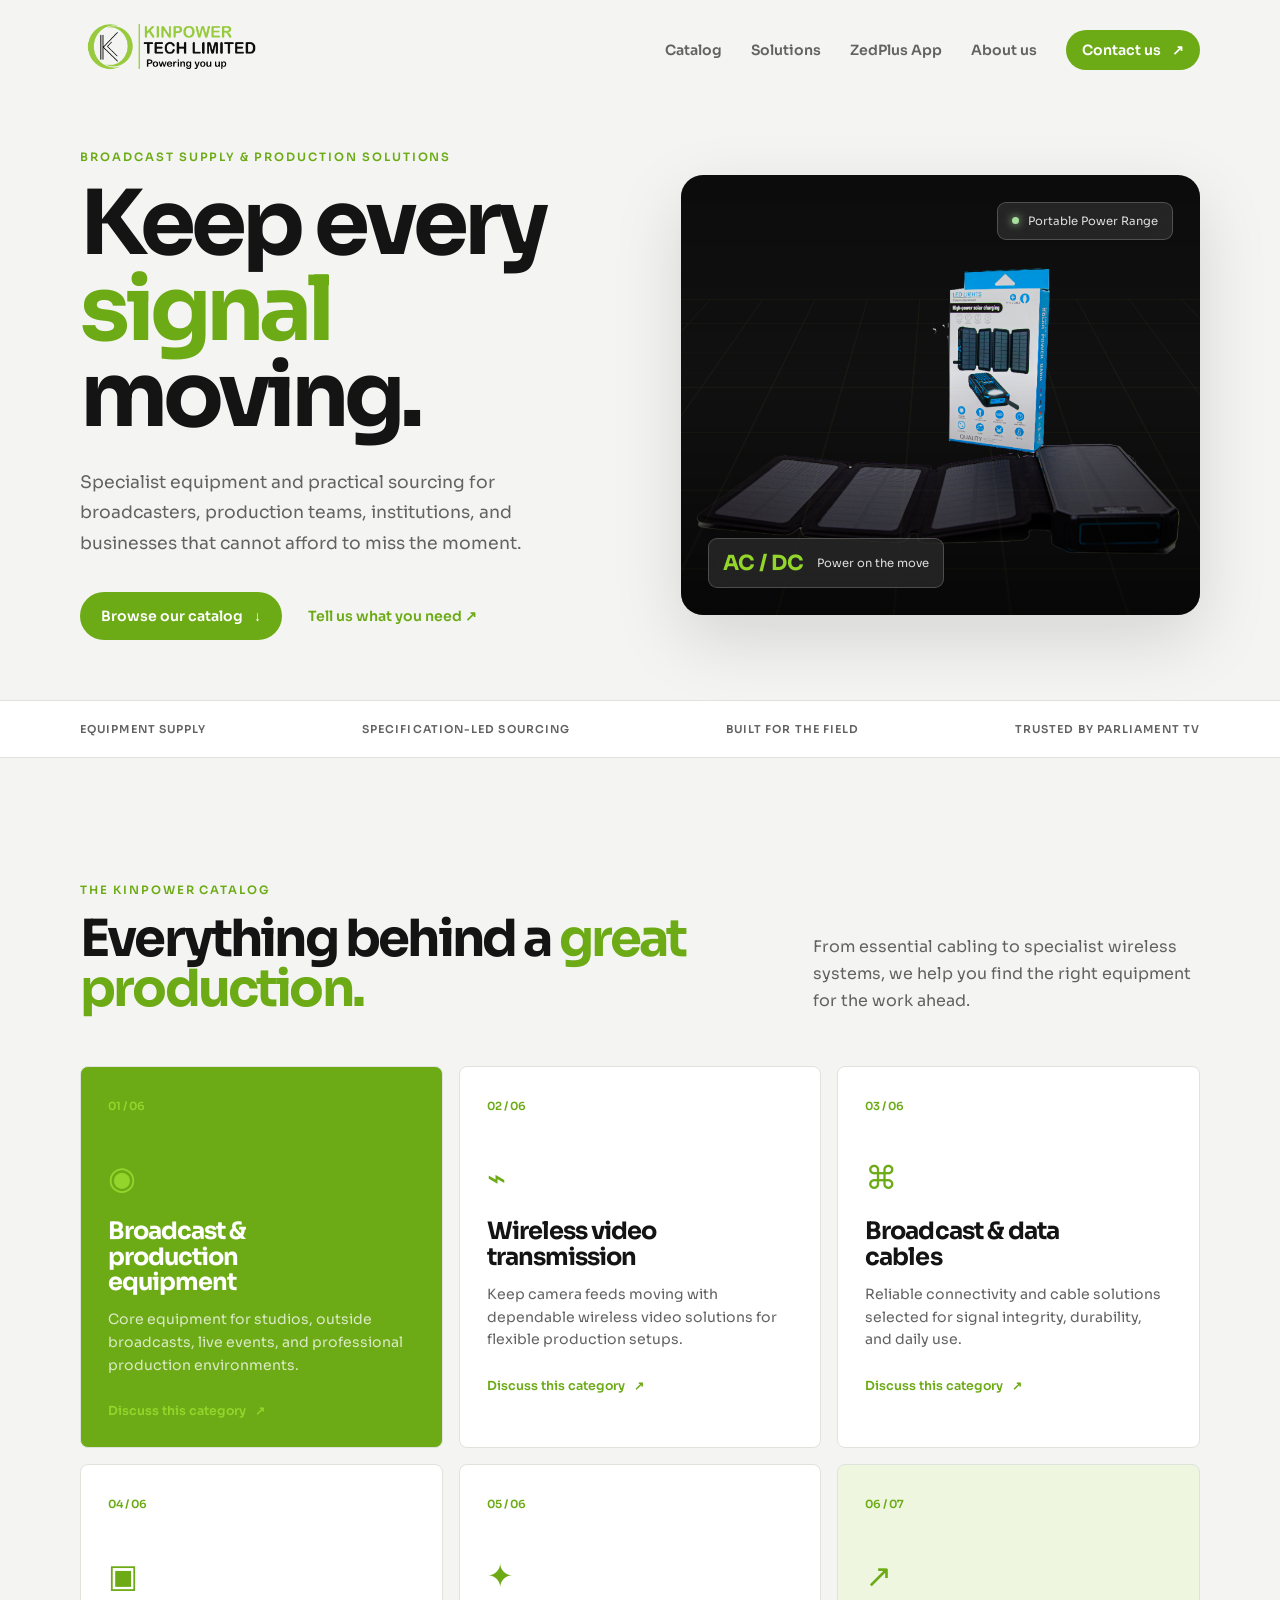
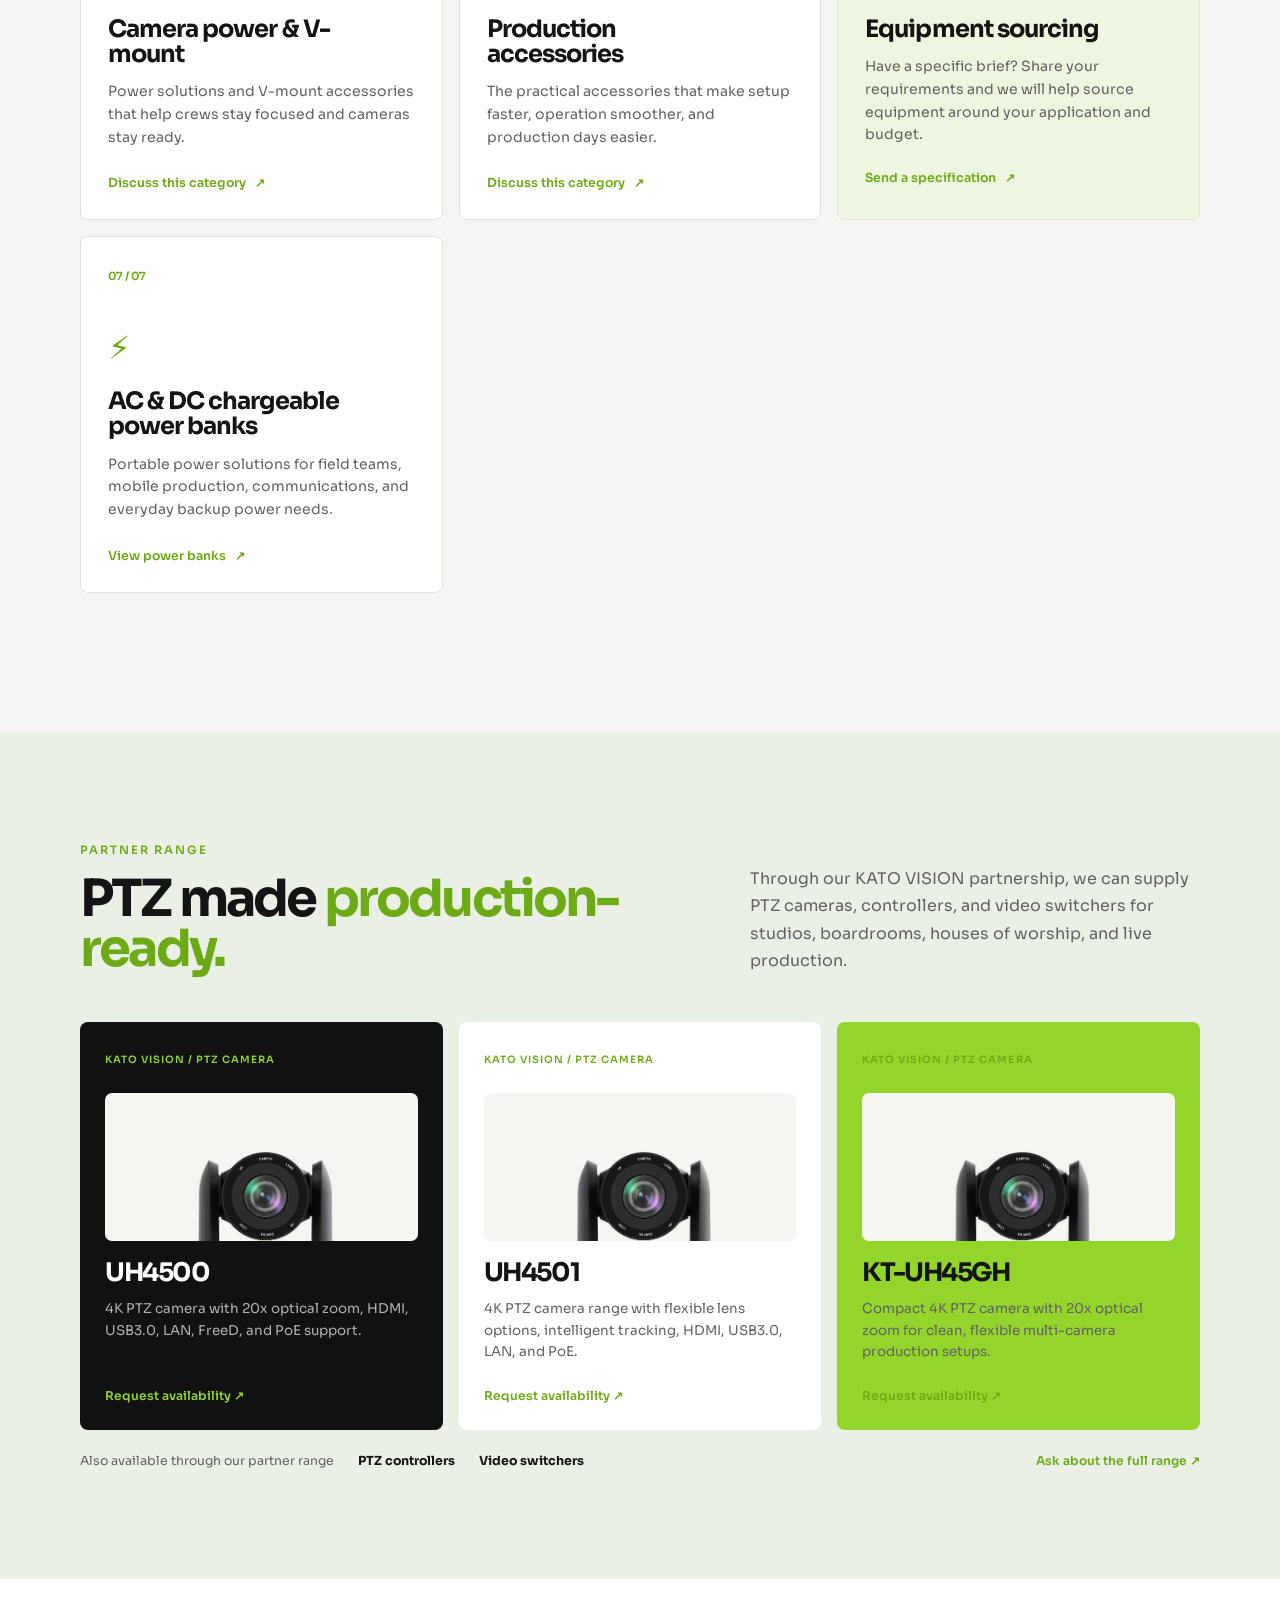
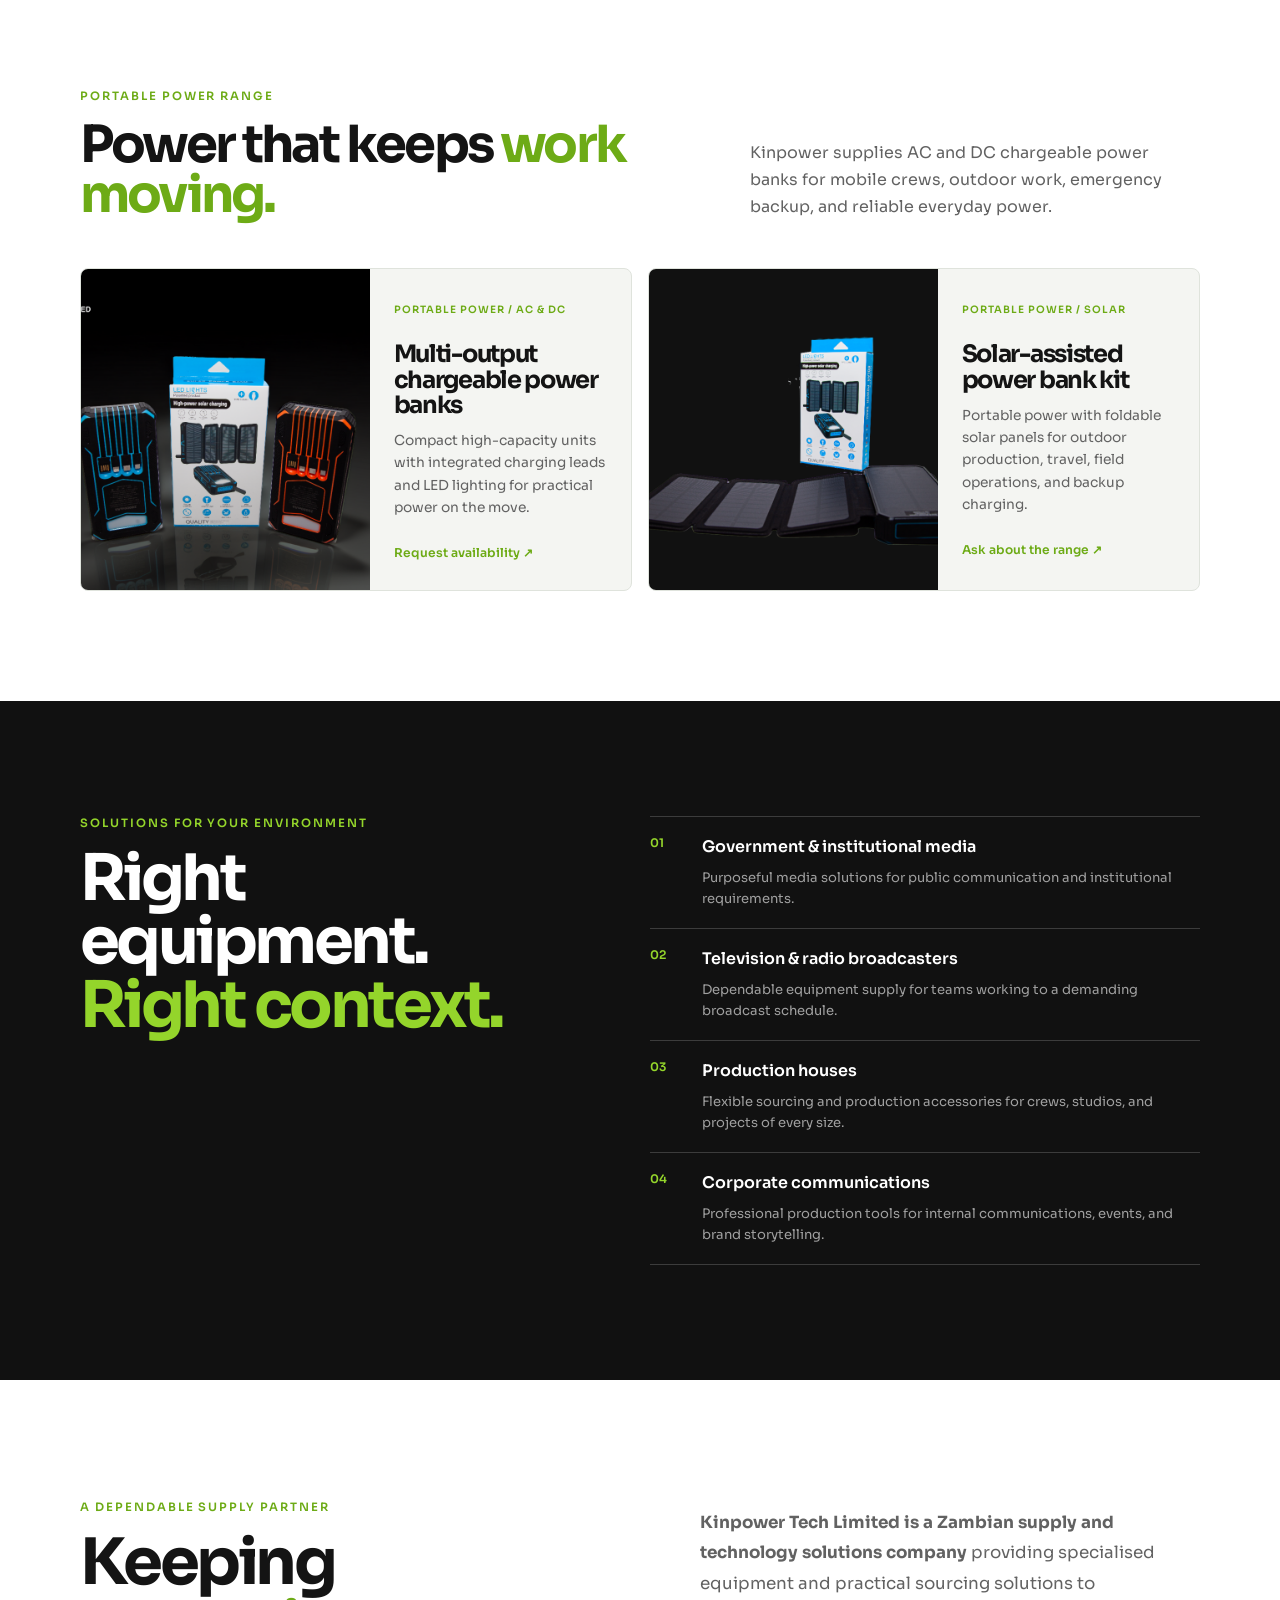
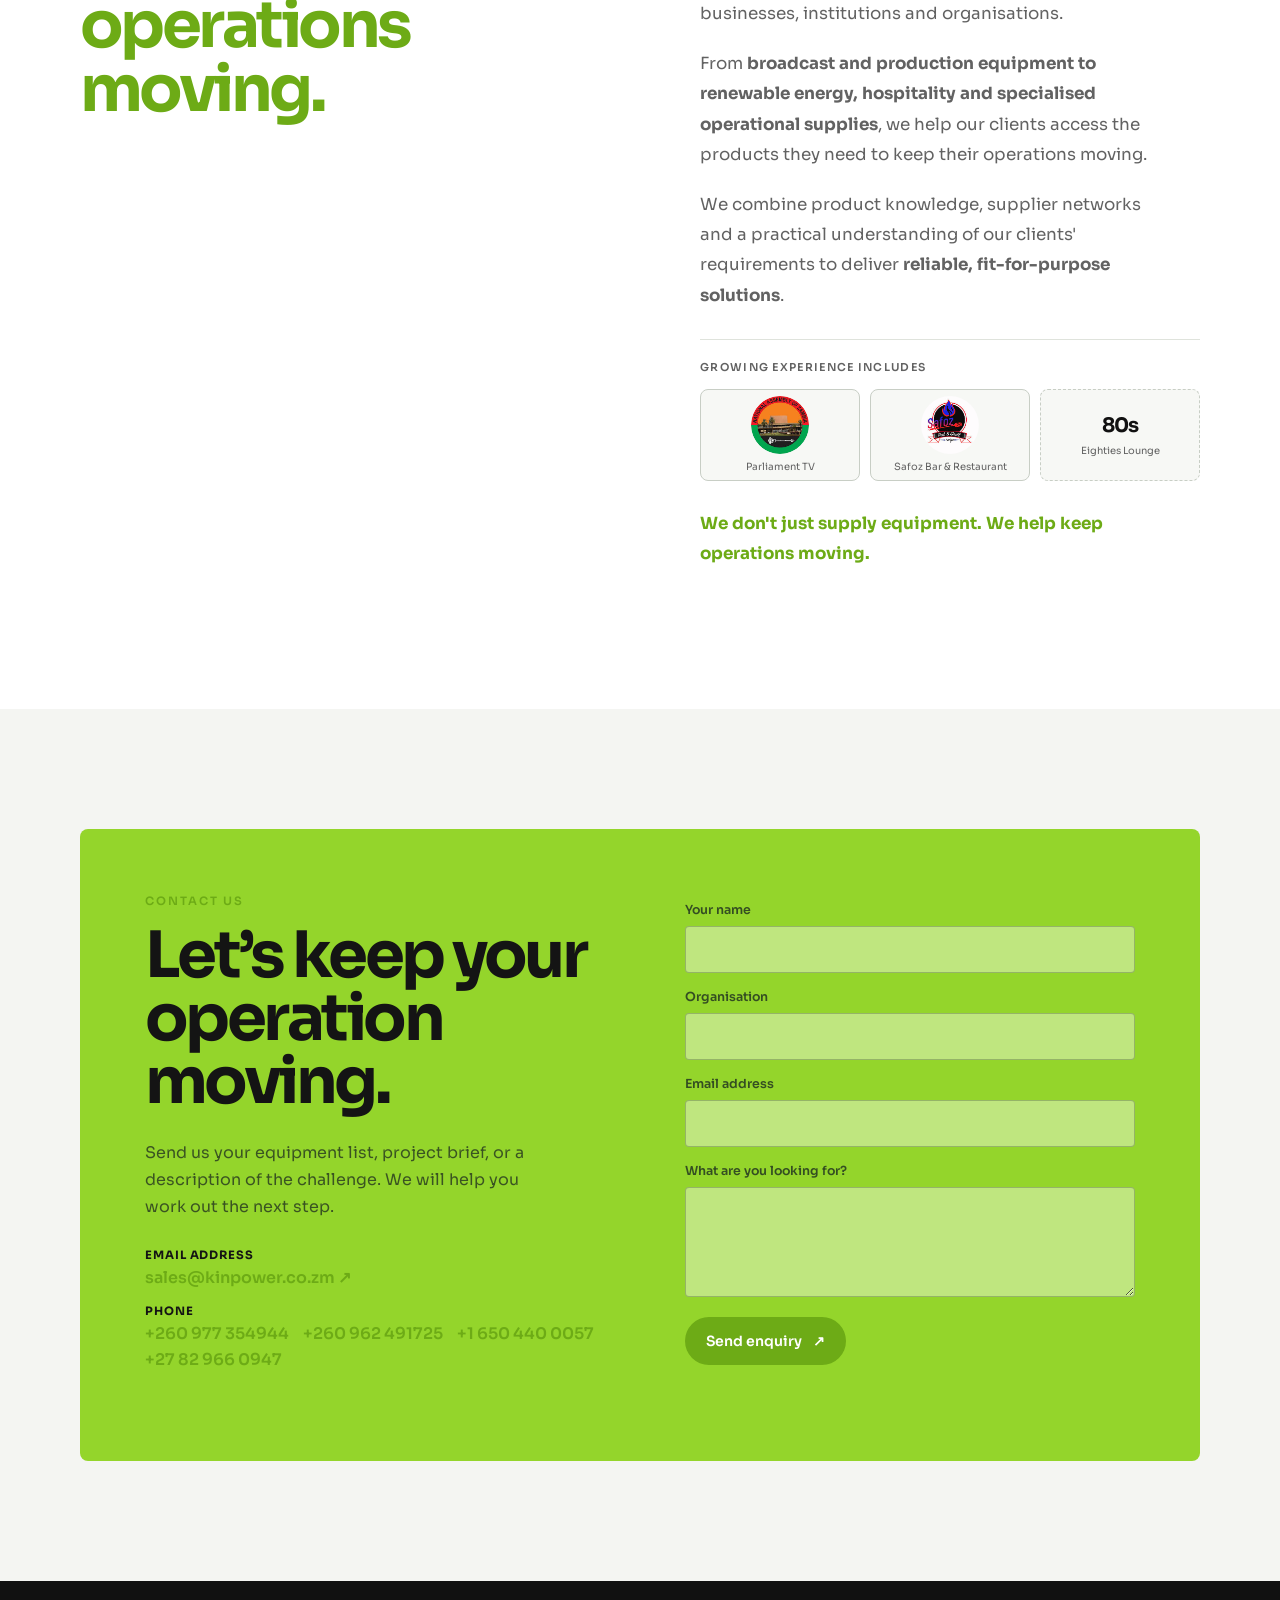
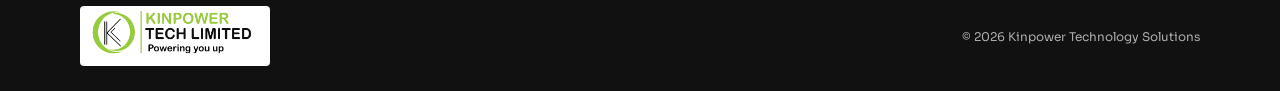
==== commit 451743bd: "Use Sora font across website" ====
--- a/index.html
+++ b/index.html
@@ -7,7 +7,7 @@
   <title>Kinpower Tech Limited | Broadcast & Production Equipment</title>
   <link rel="preconnect" href="https://fonts.googleapis.com">
   <link rel="preconnect" href="https://fonts.gstatic.com" crossorigin>
-  <link href="https://fonts.googleapis.com/css2?family=Inter:wght@400;500&family=Space+Grotesk:wght@500;600;700&display=swap" rel="stylesheet">
+  <link href="https://fonts.googleapis.com/css2?family=Sora:wght@400;500;600;700&display=swap" rel="stylesheet">
   <link rel="stylesheet" href="styles.css">
 </head>
 <body>
--- a/styles.css
+++ b/styles.css
@@ -13,7 +13,7 @@
 
 * { box-sizing: border-box; }
 html { scroll-behavior: smooth; }
-body { margin: 0; color: var(--ink); background: var(--paper); font-family: "Inter", ui-sans-serif, system-ui, -apple-system, BlinkMacSystemFont, "Segoe UI", sans-serif; }
+body { margin: 0; color: var(--ink); background: var(--paper); font-family: "Sora", ui-sans-serif, system-ui, -apple-system, BlinkMacSystemFont, "Segoe UI", sans-serif; }
 a { color: inherit; text-decoration: none; }
 .container { width: min(1120px, calc(100% - 48px)); margin: 0 auto; }
 .site-header { position: absolute; z-index: 2; top: 0; width: 100%; }
@@ -21,21 +21,21 @@
 .brand { display: inline-flex; align-items: center; }
 .brand-logo { display: block; width: 190px; height: auto; }
 .brand-accent { color: var(--green-dark); }
-.nav-links { display: flex; align-items: center; gap: 29px; color: var(--muted); font-family: "Space Grotesk", ui-sans-serif, sans-serif; font-size: .88rem; font-weight: 600; }
+.nav-links { display: flex; align-items: center; gap: 29px; color: var(--muted); font-family: "Sora", ui-sans-serif, sans-serif; font-size: .88rem; font-weight: 600; }
 .nav-links a:hover, .text-link:hover { color: var(--green-dark); }
 .nav-cta { padding: 11px 16px; border-radius: 99px; color: var(--white) !important; background: var(--green-dark); }
 .nav-cta span, .button span { margin-left: 8px; }
-.menu-toggle { display: none; border: 0; background: transparent; color: var(--ink); font: 600 .88rem "Space Grotesk", ui-sans-serif, sans-serif; }
+.menu-toggle { display: none; border: 0; background: transparent; color: var(--ink); font: 600 .88rem "Sora", ui-sans-serif, sans-serif; }
 .hero { display: grid; min-height: 700px; grid-template-columns: 1.02fr .98fr; align-items: center; gap: 60px; padding-top: 90px; }
-.eyebrow { margin: 0 0 17px; color: var(--green-dark); font-family: "Space Grotesk", ui-sans-serif, sans-serif; font-size: .72rem; font-weight: 600; letter-spacing: .17em; text-transform: uppercase; }
-h1, h2, h3 { margin: 0; font-family: "Space Grotesk", ui-sans-serif, sans-serif; font-weight: 700; letter-spacing: -.055em; }
+.eyebrow { margin: 0 0 17px; color: var(--green-dark); font-family: "Sora", ui-sans-serif, sans-serif; font-size: .72rem; font-weight: 600; letter-spacing: .17em; text-transform: uppercase; }
+h1, h2, h3 { margin: 0; font-family: "Sora", ui-sans-serif, sans-serif; font-weight: 700; letter-spacing: -.055em; }
 h1 { max-width: 650px; font-size: clamp(3.5rem, 7vw, 6.6rem); line-height: .96; }
 h1 em, h2 em { color: var(--green-dark); font-style: normal; }
 .hero-text { max-width: 500px; margin: 28px 0 34px; color: var(--muted); font-size: 1.08rem; line-height: 1.75; }
 .hero-actions { display: flex; align-items: center; gap: 26px; }
-.button { display: inline-block; border: 0; border-radius: 99px; padding: 15px 21px; font-family: "Space Grotesk", ui-sans-serif, sans-serif; font-size: .88rem; font-weight: 600; cursor: pointer; }
+.button { display: inline-block; border: 0; border-radius: 99px; padding: 15px 21px; font-family: "Sora", ui-sans-serif, sans-serif; font-size: .88rem; font-weight: 600; cursor: pointer; }
 .button-primary { color: var(--white); background: var(--green-dark); }.button-primary:hover { background: #244e35; }
-.text-link { color: var(--green-dark); font-family: "Space Grotesk", ui-sans-serif, sans-serif; font-size: .88rem; font-weight: 600; }
+.text-link { color: var(--green-dark); font-family: "Sora", ui-sans-serif, sans-serif; font-size: .88rem; font-weight: 600; }
 .hero-visual { position: relative; min-height: 440px; overflow: hidden; border-radius: 22px; background: var(--navy); box-shadow: var(--shadow); }
 .hero-visual::before { position: absolute; inset: 0; opacity: .2; background-image: linear-gradient(rgba(148,213,43,.28) 1px, transparent 1px), linear-gradient(90deg, rgba(148,213,43,.28) 1px, transparent 1px); background-size: 48px 48px; content: ""; transform: perspective(500px) rotateX(55deg) translateY(100px) scale(1.5); }
 .power-hero { background: #111; }.power-hero::before { z-index: 1; opacity: .16; }.power-hero > img { display: block; width: 100%; height: 100%; min-height: 440px; object-fit: cover; }.power-hero-overlay { position: absolute; z-index: 1; inset: 0; background: linear-gradient(180deg, rgba(0,0,0,.28), transparent 45%, rgba(0,0,0,.55)); }
@@ -46,20 +46,20 @@
 .label-top { top: 27px; right: 27px; }.label-bottom { bottom: 27px; left: 27px; gap: 13px; }.label-bottom strong { color: var(--green); font-size: 1.3rem; }
 .status-dot { width: 7px; height: 7px; border-radius: 50%; background: #a9df9e; box-shadow: 0 0 9px #a9df9e; }
 .trust-strip { border-top: 1px solid var(--line); border-bottom: 1px solid var(--line); background: var(--white); }
-.trust-inner { display: flex; justify-content: space-between; gap: 20px; padding: 21px 0; color: var(--muted); font-family: "Space Grotesk", ui-sans-serif, sans-serif; font-size: .68rem; font-weight: 600; letter-spacing: .1em; text-transform: uppercase; }
+.trust-inner { display: flex; justify-content: space-between; gap: 20px; padding: 21px 0; color: var(--muted); font-family: "Sora", ui-sans-serif, sans-serif; font-size: .68rem; font-weight: 600; letter-spacing: .1em; text-transform: uppercase; }
 .section { padding-top: 125px; padding-bottom: 140px; }.section-heading { display: grid; grid-template-columns: 1.2fr .7fr; align-items: end; gap: 70px; margin-bottom: 52px; }.section-heading h2 { max-width: 610px; font-size: clamp(2.5rem, 4vw, 4.25rem); line-height: .98; }.section-heading > p { margin: 0; color: var(--muted); line-height: 1.7; }
-.catalog-grid { display: grid; grid-template-columns: repeat(3, 1fr); gap: 16px; }.catalog-card { position: relative; min-height: 320px; padding: 27px; border: 1px solid var(--line); border-radius: 8px; background: var(--white); transition: transform .2s, box-shadow .2s; }.catalog-card:hover { box-shadow: var(--shadow); transform: translateY(-5px); }.catalog-featured { color: var(--white); background: var(--green-dark); }.catalog-sourcing { background: #eef6df; }.card-number { color: var(--green-dark); font-family: "Space Grotesk", ui-sans-serif, sans-serif; font-size: .7rem; font-weight: 600; }.catalog-featured .card-number { color: var(--green); }.card-icon { margin: 43px 0 21px; color: var(--green-dark); font-size: 2rem; }.catalog-featured .card-icon { color: var(--green); }.catalog-card h3 { max-width: 260px; margin-bottom: 13px; font-size: 1.5rem; line-height: 1.05; letter-spacing: -.04em; }.catalog-card p { min-height: 71px; margin: 0 0 20px; color: var(--muted); font-size: .88rem; line-height: 1.62; }.catalog-featured p { color: rgba(255,255,255,.75); }.catalog-card a { color: var(--green-dark); font-family: "Space Grotesk", ui-sans-serif, sans-serif; font-size: .78rem; font-weight: 600; }.catalog-featured a { color: var(--green); }.catalog-card a span { margin-left: 6px; }
-.partner-section { padding: 110px 0; background: #eaf0e6; }.partner-heading { display: grid; grid-template-columns: 1fr .75fr; align-items: end; gap: 70px; margin-bottom: 48px; }.partner-heading h2 { font-size: clamp(2.5rem, 4vw, 4.25rem); line-height: .98; }.partner-heading > p { margin: 0; color: var(--muted); line-height: 1.7; }.partner-grid { display: grid; grid-template-columns: repeat(3, 1fr); gap: 16px; }.partner-card { min-height: 390px; padding: 25px; border-radius: 8px; color: var(--ink); background: var(--white); }.partner-card-dark { color: var(--white); background: var(--navy); }.partner-card-accent { background: var(--green); }.partner-label { color: var(--green-dark); font-family: "Space Grotesk", ui-sans-serif, sans-serif; font-size: .63rem; font-weight: 600; letter-spacing: .1em; }.partner-card-dark .partner-label { color: var(--green); }.product-visual { position: relative; height: 148px; margin: 25px 0 15px; overflow: hidden; border-radius: 7px; background: #202622; }.partner-card:not(.partner-card-dark):not(.partner-card-accent) .product-visual { background: #e3e9e1; }.partner-card-accent .product-visual { background: rgba(255,255,255,.42); }
+.catalog-grid { display: grid; grid-template-columns: repeat(3, 1fr); gap: 16px; }.catalog-card { position: relative; min-height: 320px; padding: 27px; border: 1px solid var(--line); border-radius: 8px; background: var(--white); transition: transform .2s, box-shadow .2s; }.catalog-card:hover { box-shadow: var(--shadow); transform: translateY(-5px); }.catalog-featured { color: var(--white); background: var(--green-dark); }.catalog-sourcing { background: #eef6df; }.card-number { color: var(--green-dark); font-family: "Sora", ui-sans-serif, sans-serif; font-size: .7rem; font-weight: 600; }.catalog-featured .card-number { color: var(--green); }.card-icon { margin: 43px 0 21px; color: var(--green-dark); font-size: 2rem; }.catalog-featured .card-icon { color: var(--green); }.catalog-card h3 { max-width: 260px; margin-bottom: 13px; font-size: 1.5rem; line-height: 1.05; letter-spacing: -.04em; }.catalog-card p { min-height: 71px; margin: 0 0 20px; color: var(--muted); font-size: .88rem; line-height: 1.62; }.catalog-featured p { color: rgba(255,255,255,.75); }.catalog-card a { color: var(--green-dark); font-family: "Sora", ui-sans-serif, sans-serif; font-size: .78rem; font-weight: 600; }.catalog-featured a { color: var(--green); }.catalog-card a span { margin-left: 6px; }
+.partner-section { padding: 110px 0; background: #eaf0e6; }.partner-heading { display: grid; grid-template-columns: 1fr .75fr; align-items: end; gap: 70px; margin-bottom: 48px; }.partner-heading h2 { font-size: clamp(2.5rem, 4vw, 4.25rem); line-height: .98; }.partner-heading > p { margin: 0; color: var(--muted); line-height: 1.7; }.partner-grid { display: grid; grid-template-columns: repeat(3, 1fr); gap: 16px; }.partner-card { min-height: 390px; padding: 25px; border-radius: 8px; color: var(--ink); background: var(--white); }.partner-card-dark { color: var(--white); background: var(--navy); }.partner-card-accent { background: var(--green); }.partner-label { color: var(--green-dark); font-family: "Sora", ui-sans-serif, sans-serif; font-size: .63rem; font-weight: 600; letter-spacing: .1em; }.partner-card-dark .partner-label { color: var(--green); }.product-visual { position: relative; height: 148px; margin: 25px 0 15px; overflow: hidden; border-radius: 7px; background: #202622; }.partner-card:not(.partner-card-dark):not(.partner-card-accent) .product-visual { background: #e3e9e1; }.partner-card-accent .product-visual { background: rgba(255,255,255,.42); }
 .product-photo { display: grid; place-items: center; padding: 10px; background: #f5f5f2 !important; }.product-photo img { width: 100%; height: 100%; object-fit: contain; mix-blend-mode: multiply; }
 .camera-body { position: absolute; top: 39px; left: 50%; width: 91px; height: 57px; border-radius: 27px 27px 13px 13px; background: linear-gradient(145deg, #69756c, #171c19 78%); box-shadow: inset -8px -8px 13px rgba(0,0,0,.24), 0 8px 0 -3px #303a32; transform: translateX(-50%); }.camera-body::after { position: absolute; right: 10px; bottom: 8px; width: 11px; height: 5px; border-radius: 50%; background: var(--green); box-shadow: -22px 0 0 rgba(255,255,255,.2); content: ""; }.light-camera .camera-body { background: linear-gradient(145deg, #d3dad4, #68756b 78%); box-shadow: inset -8px -8px 13px rgba(0,0,0,.18), 0 8px 0 -3px #a3afa6; }.compact-camera .camera-body { width: 76px; height: 50px; top: 43px; }
 .camera-lens { position: absolute; z-index: 1; top: 47px; left: 50%; width: 53px; height: 53px; border: 8px solid #121614; border-radius: 50%; background: radial-gradient(circle at 34% 27%, #e6ffb9 0 5%, #84c42b 7% 14%, #263d2b 17% 37%, #080b09 40%); box-shadow: 0 3px 5px rgba(0,0,0,.5); transform: translateX(-50%); }.camera-lens::after { position: absolute; top: 50%; left: 50%; width: 18px; height: 18px; border: 2px solid rgba(148,213,43,.6); border-radius: 50%; content: ""; transform: translate(-50%, -50%); }.light-camera .camera-lens { border-color: #4f5d52; }.compact-camera .camera-lens { top: 50px; width: 45px; height: 45px; }
 .camera-neck { position: absolute; bottom: 36px; left: 50%; width: 24px; height: 28px; border-radius: 4px 4px 9px 9px; background: #303a32; transform: translateX(-50%); }.camera-base { position: absolute; bottom: 25px; left: 50%; width: 137px; height: 21px; border-radius: 48% 48% 35% 35%; background: linear-gradient(#364139, #101411); box-shadow: 0 5px 8px rgba(0,0,0,.35); transform: translateX(-50%); }.camera-base::after { position: absolute; right: 17px; bottom: 7px; width: 5px; height: 5px; border-radius: 50%; background: var(--green); box-shadow: -11px 0 0 #69776c; content: ""; }.light-camera .camera-base { background: linear-gradient(#96a39a, #566359); }.compact-camera .camera-base { width: 116px; }
-.partner-card h3 { margin-bottom: 10px; font-size: 1.6rem; }.partner-card p { min-height: 66px; margin: 0 0 20px; color: var(--muted); font-size: .84rem; line-height: 1.6; }.partner-card-dark p { color: rgba(255,255,255,.68); }.partner-card a, .partner-footer a { color: var(--green-dark); font-family: "Space Grotesk", ui-sans-serif, sans-serif; font-size: .76rem; font-weight: 600; }.partner-card-dark a { color: var(--green); }.partner-footer { display: flex; align-items: center; gap: 24px; padding-top: 23px; color: var(--muted); font-size: .78rem; }.partner-footer strong { color: var(--ink); }.partner-footer a { margin-left: auto; }
-.power-section { padding: 110px 0; background: var(--white); }.power-grid { display: grid; grid-template-columns: repeat(2, 1fr); gap: 16px; }.power-card { display: grid; grid-template-columns: 1.05fr .95fr; overflow: hidden; border: 1px solid var(--line); border-radius: 8px; background: var(--paper); }.power-image { min-height: 285px; background: #111; }.power-image img { display: block; width: 100%; height: 100%; object-fit: cover; }.power-card-copy { padding: 28px 24px; }.power-card h3 { margin: 24px 0 12px; font-size: 1.5rem; line-height: 1.05; }.power-card p { margin: 0 0 22px; color: var(--muted); font-size: .86rem; line-height: 1.62; }.power-card a { color: var(--green-dark); font-family: "Space Grotesk", ui-sans-serif, sans-serif; font-size: .76rem; font-weight: 600; }
-.solutions-section { padding: 115px 0; color: var(--white); background: var(--navy); }.solutions-layout { display: grid; grid-template-columns: .9fr 1.1fr; gap: 120px; }.solutions-section .eyebrow { color: var(--green); }.solutions-section h2 { font-size: clamp(2.7rem, 5vw, 4.6rem); line-height: .99; }.solutions-section h2 em { color: var(--green); }.audience-list { display: grid; gap: 0; border-top: 1px solid rgba(255,255,255,.18); }.audience-item { display: grid; grid-template-columns: 35px 1fr; gap: 10px 17px; padding: 19px 0; border-bottom: 1px solid rgba(255,255,255,.18); }.audience-item > span { color: var(--green); font-family: "Space Grotesk", ui-sans-serif, sans-serif; font-size: .74rem; font-weight: 600; }.audience-item strong { font-family: "Space Grotesk", ui-sans-serif, sans-serif; font-size: 1rem; font-weight: 600; }.audience-item p { grid-column: 2; margin: 0; color: rgba(255,255,255,.6); font-size: .82rem; line-height: 1.6; }
-.proof-section { padding: 120px 0; background: var(--white); }.proof-layout { display: grid; grid-template-columns: 1fr 1fr; gap: 120px; }.proof-section .eyebrow { color: var(--green-dark); }.proof-section h2 { font-size: clamp(2.7rem, 5vw, 4.6rem); line-height: .99; }.proof-copy > p { max-width: 470px; margin: 0 0 20px; color: var(--muted); font-size: 1.05rem; line-height: 1.8; }.proof-copy > p:first-child { margin-top: 8px; }.proof-client { margin-top: 28px; border-top: 1px solid var(--line); padding-top: 20px; }.client-heading { margin: 0 0 15px; color: var(--muted); font-family: "Space Grotesk", ui-sans-serif, sans-serif; font-size: .68rem; font-weight: 600; letter-spacing: .12em; text-transform: uppercase; }.client-logo-grid { display: grid; grid-template-columns: repeat(3, 1fr); gap: 10px; }.client-logo-placeholder { display: grid; min-height: 92px; align-content: center; justify-items: center; gap: 7px; border: 1px dashed #c8cec5; border-radius: 8px; color: var(--navy); background: #f7f8f5; text-align: center; }.client-logo-placeholder span { font-family: "Space Grotesk", ui-sans-serif, sans-serif; font-size: 1.25rem; font-weight: 700; letter-spacing: -.04em; }.client-logo-placeholder small { color: var(--muted); font-size: .62rem; line-height: 1.2; }.proof-tagline { margin-top: 28px !important; color: var(--green-dark) !important; }
+.partner-card h3 { margin-bottom: 10px; font-size: 1.6rem; }.partner-card p { min-height: 66px; margin: 0 0 20px; color: var(--muted); font-size: .84rem; line-height: 1.6; }.partner-card-dark p { color: rgba(255,255,255,.68); }.partner-card a, .partner-footer a { color: var(--green-dark); font-family: "Sora", ui-sans-serif, sans-serif; font-size: .76rem; font-weight: 600; }.partner-card-dark a { color: var(--green); }.partner-footer { display: flex; align-items: center; gap: 24px; padding-top: 23px; color: var(--muted); font-size: .78rem; }.partner-footer strong { color: var(--ink); }.partner-footer a { margin-left: auto; }
+.power-section { padding: 110px 0; background: var(--white); }.power-grid { display: grid; grid-template-columns: repeat(2, 1fr); gap: 16px; }.power-card { display: grid; grid-template-columns: 1.05fr .95fr; overflow: hidden; border: 1px solid var(--line); border-radius: 8px; background: var(--paper); }.power-image { min-height: 285px; background: #111; }.power-image img { display: block; width: 100%; height: 100%; object-fit: cover; }.power-card-copy { padding: 28px 24px; }.power-card h3 { margin: 24px 0 12px; font-size: 1.5rem; line-height: 1.05; }.power-card p { margin: 0 0 22px; color: var(--muted); font-size: .86rem; line-height: 1.62; }.power-card a { color: var(--green-dark); font-family: "Sora", ui-sans-serif, sans-serif; font-size: .76rem; font-weight: 600; }
+.solutions-section { padding: 115px 0; color: var(--white); background: var(--navy); }.solutions-layout { display: grid; grid-template-columns: .9fr 1.1fr; gap: 120px; }.solutions-section .eyebrow { color: var(--green); }.solutions-section h2 { font-size: clamp(2.7rem, 5vw, 4.6rem); line-height: .99; }.solutions-section h2 em { color: var(--green); }.audience-list { display: grid; gap: 0; border-top: 1px solid rgba(255,255,255,.18); }.audience-item { display: grid; grid-template-columns: 35px 1fr; gap: 10px 17px; padding: 19px 0; border-bottom: 1px solid rgba(255,255,255,.18); }.audience-item > span { color: var(--green); font-family: "Sora", ui-sans-serif, sans-serif; font-size: .74rem; font-weight: 600; }.audience-item strong { font-family: "Sora", ui-sans-serif, sans-serif; font-size: 1rem; font-weight: 600; }.audience-item p { grid-column: 2; margin: 0; color: rgba(255,255,255,.6); font-size: .82rem; line-height: 1.6; }
+.proof-section { padding: 120px 0; background: var(--white); }.proof-layout { display: grid; grid-template-columns: 1fr 1fr; gap: 120px; }.proof-section .eyebrow { color: var(--green-dark); }.proof-section h2 { font-size: clamp(2.7rem, 5vw, 4.6rem); line-height: .99; }.proof-copy > p { max-width: 470px; margin: 0 0 20px; color: var(--muted); font-size: 1.05rem; line-height: 1.8; }.proof-copy > p:first-child { margin-top: 8px; }.proof-client { margin-top: 28px; border-top: 1px solid var(--line); padding-top: 20px; }.client-heading { margin: 0 0 15px; color: var(--muted); font-family: "Sora", ui-sans-serif, sans-serif; font-size: .68rem; font-weight: 600; letter-spacing: .12em; text-transform: uppercase; }.client-logo-grid { display: grid; grid-template-columns: repeat(3, 1fr); gap: 10px; }.client-logo-placeholder { display: grid; min-height: 92px; align-content: center; justify-items: center; gap: 7px; border: 1px dashed #c8cec5; border-radius: 8px; color: var(--navy); background: #f7f8f5; text-align: center; }.client-logo-placeholder span { font-family: "Sora", ui-sans-serif, sans-serif; font-size: 1.25rem; font-weight: 700; letter-spacing: -.04em; }.client-logo-placeholder small { color: var(--muted); font-size: .62rem; line-height: 1.2; }.proof-tagline { margin-top: 28px !important; color: var(--green-dark) !important; }
 .client-logo-image { border-style: solid; }.client-logo-image img { display: block; width: 58px; height: 58px; border-radius: 50%; object-fit: cover; }
-.contact-section { padding-top: 120px; padding-bottom: 120px; }.contact-panel { display: grid; grid-template-columns: 1fr 1fr; gap: 90px; padding: 65px; border-radius: 8px; background: var(--green); }.contact-copy h2 { max-width: 450px; font-size: clamp(2.5rem, 5vw, 4.5rem); line-height: .98; }.contact-copy > p:not(.eyebrow) { max-width: 390px; margin: 25px 0; color: rgba(23,35,31,.72); line-height: 1.7; }.contact-details { display: grid; gap: 16px; margin-top: 28px; }.contact-note { display: grid; gap: 5px; margin: 0 !important; }.contact-note strong { font-family: "Space Grotesk", ui-sans-serif, sans-serif; font-size: .72rem; letter-spacing: .08em; text-transform: uppercase; }.contact-note a { color: var(--green-dark); font-family: "Space Grotesk", ui-sans-serif, sans-serif; font-weight: 600; }.phone-list { display: flex; flex-wrap: wrap; gap: 5px 14px; }.phone-list a { white-space: nowrap; }.contact-form { display: grid; gap: 8px; }.contact-form label { margin-top: 8px; color: rgba(23,35,31,.76); font-family: "Space Grotesk", ui-sans-serif, sans-serif; font-size: .78rem; font-weight: 600; }.contact-form input, .contact-form textarea { width: 100%; border: 1px solid rgba(23,35,31,.25); border-radius: 4px; padding: 12px; color: var(--ink); background: rgba(255,255,255,.4); font: inherit; outline: none; }.contact-form input:focus, .contact-form textarea:focus { border-color: var(--green-dark); }.button-light { justify-self: start; margin-top: 12px; color: var(--white); background: var(--green-dark); }.form-status { min-height: 20px; margin: 3px 0 0; color: var(--green-dark); font-size: .8rem; font-weight: 700; }
+.contact-section { padding-top: 120px; padding-bottom: 120px; }.contact-panel { display: grid; grid-template-columns: 1fr 1fr; gap: 90px; padding: 65px; border-radius: 8px; background: var(--green); }.contact-copy h2 { max-width: 450px; font-size: clamp(2.5rem, 5vw, 4.5rem); line-height: .98; }.contact-copy > p:not(.eyebrow) { max-width: 390px; margin: 25px 0; color: rgba(23,35,31,.72); line-height: 1.7; }.contact-details { display: grid; gap: 16px; margin-top: 28px; }.contact-note { display: grid; gap: 5px; margin: 0 !important; }.contact-note strong { font-family: "Sora", ui-sans-serif, sans-serif; font-size: .72rem; letter-spacing: .08em; text-transform: uppercase; }.contact-note a { color: var(--green-dark); font-family: "Sora", ui-sans-serif, sans-serif; font-weight: 600; }.phone-list { display: flex; flex-wrap: wrap; gap: 5px 14px; }.phone-list a { white-space: nowrap; }.contact-form { display: grid; gap: 8px; }.contact-form label { margin-top: 8px; color: rgba(23,35,31,.76); font-family: "Sora", ui-sans-serif, sans-serif; font-size: .78rem; font-weight: 600; }.contact-form input, .contact-form textarea { width: 100%; border: 1px solid rgba(23,35,31,.25); border-radius: 4px; padding: 12px; color: var(--ink); background: rgba(255,255,255,.4); font: inherit; outline: none; }.contact-form input:focus, .contact-form textarea:focus { border-color: var(--green-dark); }.button-light { justify-self: start; margin-top: 12px; color: var(--white); background: var(--green-dark); }.form-status { min-height: 20px; margin: 3px 0 0; color: var(--green-dark); font-size: .8rem; font-weight: 700; }
 .footer { padding: 25px 0; color: rgba(255,255,255,.65); background: var(--navy); }.footer-inner { display: flex; align-items: center; justify-content: space-between; }.footer .brand-logo { width: 190px; padding: 5px; border-radius: 4px; background: var(--white); }.footer p { margin: 0; font-size: .75rem; }
 @media (max-width: 850px) { .hero, .solutions-layout, .proof-layout, .contact-panel { grid-template-columns: 1fr; }.hero { padding-top: 140px; }.hero-visual { min-height: 360px; }.section-heading, .partner-heading { grid-template-columns: 1fr; gap: 18px; }.catalog-grid, .partner-grid, .power-grid { grid-template-columns: repeat(2, 1fr); }.power-card { grid-template-columns: 1fr; }.contact-panel { gap: 45px; padding: 38px 28px; } }
 @media (max-width: 600px) { .container { width: min(100% - 32px, 1120px); }.menu-toggle { display: block; }.nav-links { position: absolute; top: 72px; right: 16px; display: none; flex-direction: column; align-items: stretch; gap: 0; padding: 10px; border: 1px solid var(--line); border-radius: 10px; background: var(--white); box-shadow: var(--shadow); }.nav-links.is-open { display: flex; }.nav-links a { padding: 12px 14px; }.trust-inner { flex-wrap: wrap; }.hero-actions { align-items: flex-start; flex-direction: column; gap: 20px; }.catalog-grid, .partner-grid, .client-logo-grid { grid-template-columns: 1fr; }.partner-footer { align-items: flex-start; flex-direction: column; gap: 12px; }.partner-footer a { margin-left: 0; }.footer-inner { align-items: flex-start; flex-direction: column; gap: 14px; } }
